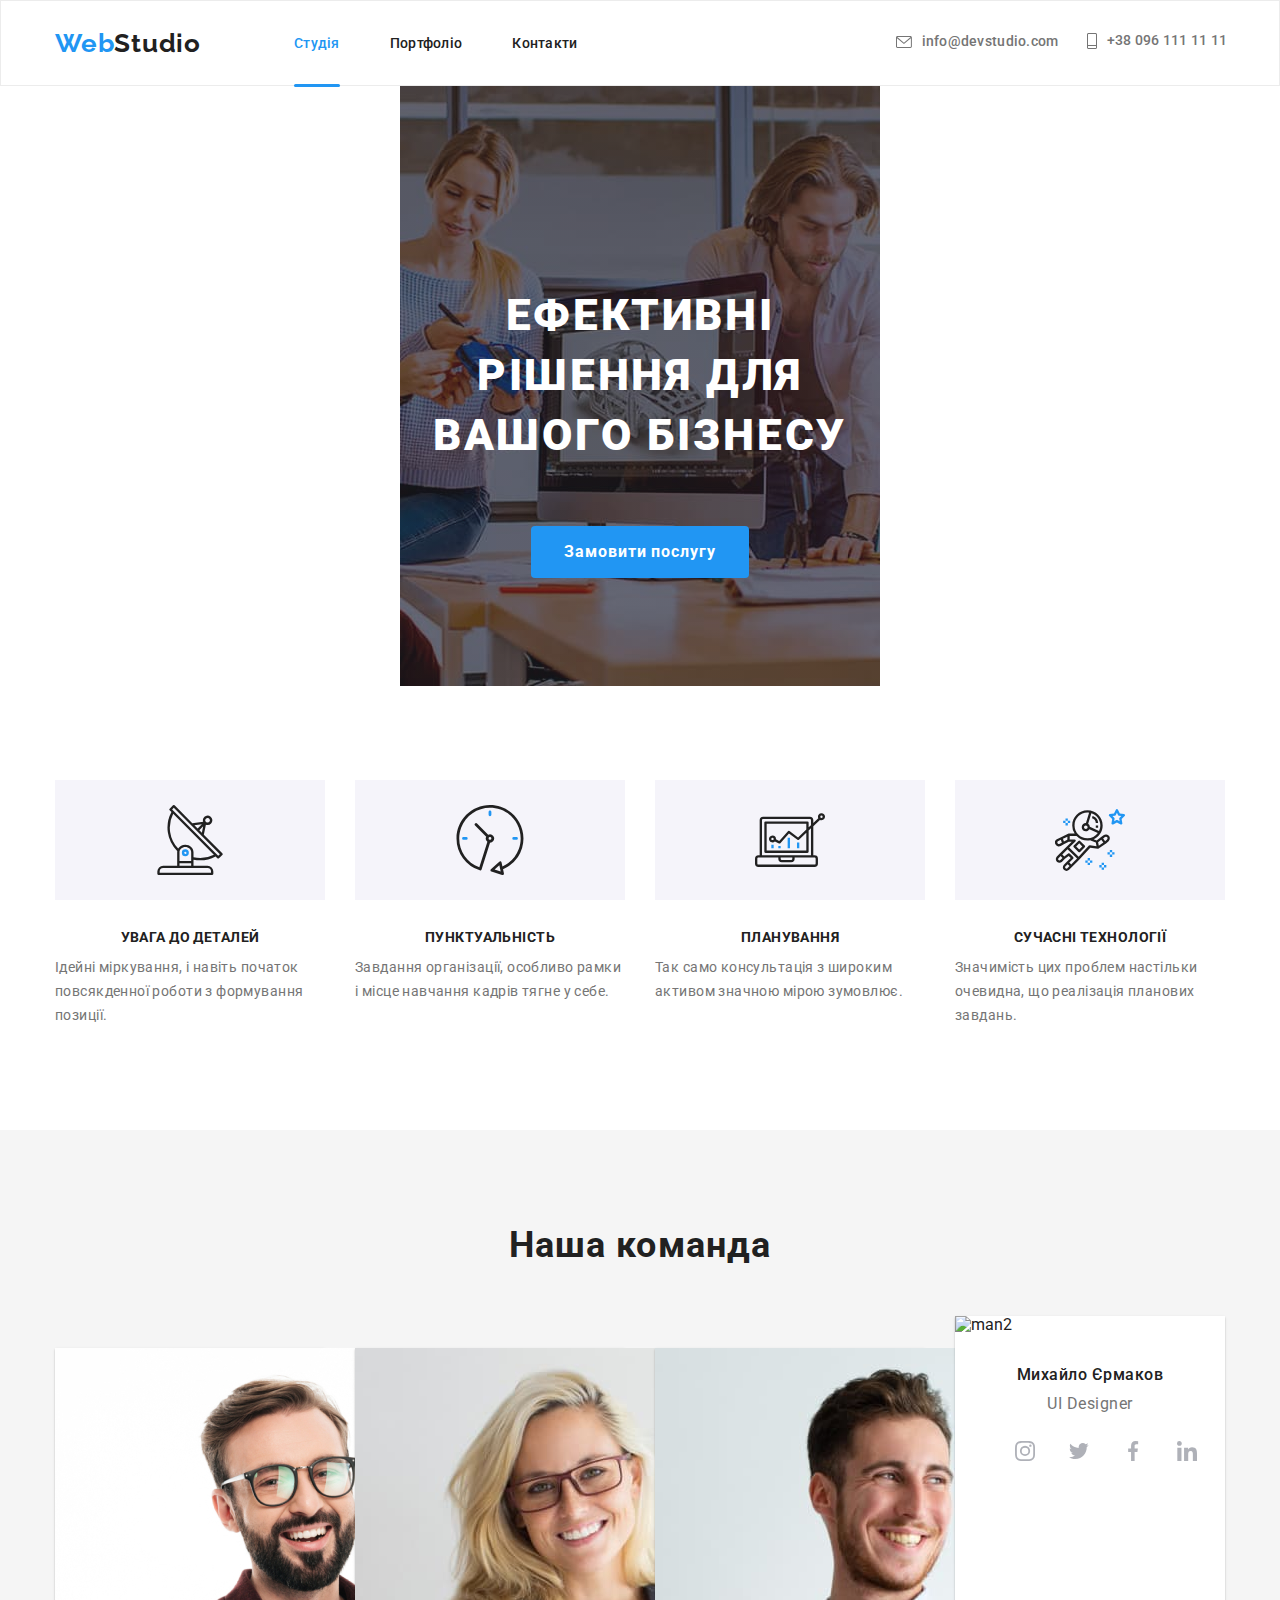
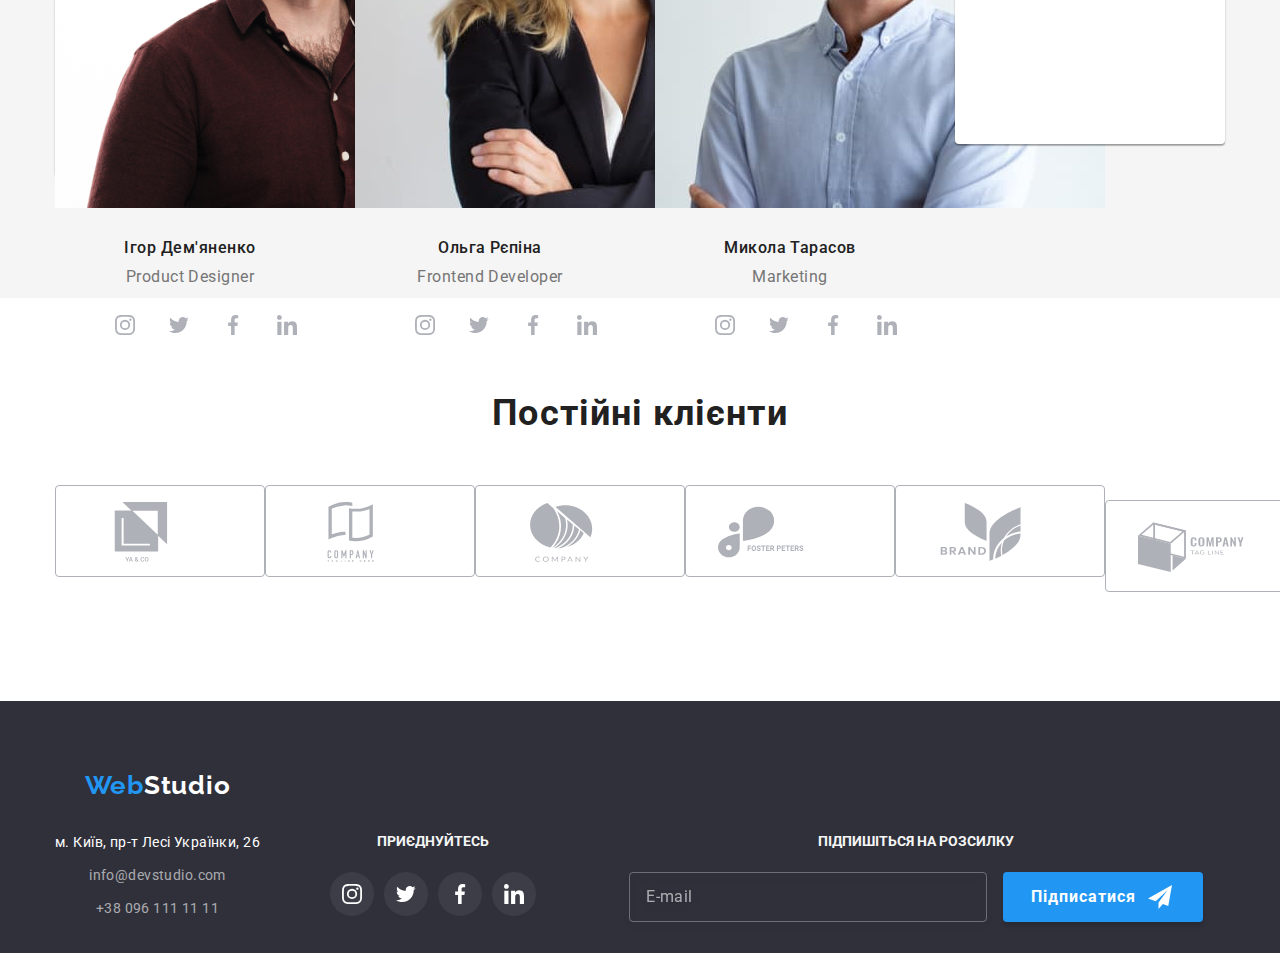
==== index.html @ 39eec26b "portfolio start" ====
<!DOCTYPE html>
<html lang="en">
  <head>
    <meta charset="UTF-8" />
    <meta http-equiv="X-UA-Compatible" content="IE=edge" />
    <meta name="viewport" content="width=device-width, initial-scale=1.0" />
    <title>Студія</title>
    <link rel="preconnect" href="https://fonts.googleapis.com" />
    <link rel="preconnect" href="https://fonts.gstatic.com" crossorigin />
    <link
      href="https://fonts.googleapis.com/css2?family=Raleway:wght@700&family=Roboto:wght@400;500;700;900&display=swap"
      rel="stylesheet"
    />
    <link
      rel="stylesheet"
      href="https://cdnjs.cloudflare.com/ajax/libs/modern-normalize/1.1.0/modern-normalize.min.css"
    />
    <link rel="stylesheet" href="./css/main.min.css" />
  </head>
  <body>
    <!--header-->
    <header class="header">
      <div class="container nav-flex">
        <nav class="header-nav nav-flex">
          <a href="index.html" class="logo logo-black"><span class="logo-web">Web</span>Studio</a>
          <ul class="site-nav">
            <li class="site-nav__item lst">
              <a href="index.html" class="site-nav__link site-nav__link--current">Студія</a>
            </li>
            <li class="site-nav__item lst">
              <a href="portfolio.html" class="site-nav__link">Портфоліо</a>
            </li>
            <li class="site-nav__item lst"><a href="" class="site-nav__link">Контакти</a></li>
          </ul>
        </nav>
        <ul class="contact-list">
          <li class="contact-list__item lst">
            <a class="contact-list__link" href="mailto:info@devstudio.com"
              ><svg class="contact-list__icon" width="16" height="12">
                <use href="./images/icons.svg#icon-envelope"></use></svg
              >info@devstudio.com</a
            >
          </li>

          <li class="contact-list__item contact-list__item1 lst">
            <a class="contact-list__link" href="tel:+380961111111"
              ><svg class="contact-list__icon" width="10" height="16">
                <use href="./images/icons.svg#icon-mobile"></use></svg
              >+38 096 111 11 11</a
            >
          </li>
        </ul>
        <button class="menu-open" data-menu-open>
          <svg class="menu-open" width="24" height="16">
            <use href="./images/icons.svg#icon-menu"></use>
          </svg>
        </button>
      </div>
      <div class="mob-menu is-hidden" data-menu>
        <div>
          <button class="menu-close" data-menu-close>
            <svg class="menu-close" width="40" height="40">
              <use href="./images/icons.svg#icon-close"></use>
            </svg>
          </button>
          <ul class="mob-menu-list lst">
            <li class="mob-menu-list__item">
              <a class="mob-menu-list__link link mob-menu-list__link--current" href="./index.html"
                >Студия</a
              >
            </li>
            <li class="mob-menu-list__item">
              <a class="mob-menu-list__link link" href="./portfolio.html">Портфолио</a>
            </li>
            <li class="mob-menu-list__item">
              <a class="mob-menu-list__link link" href="">Контакты</a>
            </li>
          </ul>
        </div>
        <div class="mob-menu-list__contacts">
          <a class="mob-menu-list__tel link" href="tel:+380961111111"> +38 096 111 11 11</a>
          <a class="mob-menu-list__mail link" href="mailto:info@devstudio.com"
            >info@devstudio.com</a
          >
          <ul class="mob-menu-list__social lst">
            <li class="mob-menu-list__social-item">
              <a class="link" href="#">Instagram</a>
              <span id="skobka">|</span>
            </li>
            <li class="mob-menu-list__social-item">
              <a class="link" href="#">Twitter</a>
              <span id="skobka">|</span>
            </li>
            <li class="mob-menu-list__social-item">
              <a class="link" href="#">Facebook</a>
              <span id="skobka">|</span>
            </li>
            <li class="mob-menu-list__social-item">
              <a class="link" href="#">LinkedIn</a>
            </li>
          </ul>
        </div>
      </div>
    </header>
    <!--main-->
    <main>
      <section class="hero">
        <!--button-->
        <h1 class="hero__title">Ефективні рішення для вашого бізнесу</h1>
        <button data-modal-open type="button" class="button">Замовити послугу</button>
      </section>
      <section class="section">
        <div class="container">
          <h2 hidden>Переваги</h2>
          <ul class="features">
            <!--feature 1-->

            <li class="features__item lst">
              <div class="features__bcg">
                <svg class="features-icon" width="70" height="70">
                  <use href="./images/icons.svg#icon-antenna-1"></use>
                </svg>
              </div>
              <h3 class="features__title">УВАГА ДО ДЕТАЛЕЙ</h3>
              <p class="features__text">
                Ідейні міркування, і навіть початок повсякденної роботи з формування позиції.
              </p>
            </li>
            <!--feature 2-->
            <li class="features__item lst">
              <div class="features__bcg">
                <svg class="features__icon" width="70" height="70">
                  <use href="./images/icons.svg#icon-clock-1"></use>
                </svg>
              </div>
              <h3 class="features__title">ПУНКТУАЛЬНІСТЬ</h3>
              <p class="features__text">
                Завдання організації, особливо рамки і місце навчання кадрів тягне у себе.
              </p>
            </li>
            <!--feature 3-->
            <li class="features__item lst">
              <div class="features__bcg">
                <svg class="features__icon" width="70" height="70">
                  <use href="./images/icons.svg#icon-diagram-1"></use>
                </svg>
              </div>
              <h3 class="features__title">ПЛАНУВАННЯ</h3>
              <p class="features__text">
                Так само консультація з широким активом значною мірою зумовлює.
              </p>
            </li>
            <!--feature 4-->
            <li class="features__item lst">
              <div class="features__bcg">
                <svg class="features-icon" width="70" height="70">
                  <use href="./images/icons.svg#icon-astronaut-1"></use>
                </svg>
              </div>
              <h3 class="features__title">СУЧАСНІ ТЕХНОЛОГІЇ</h3>
              <p class="features__text">
                Значимість цих проблем настільки очевидна, що реалізація планових завдань.
              </p>
            </li>
          </ul>
        </div>
      </section>
      <!--What we do-->
      <section class="work-section">
        <div class="container work-flex">
          <h2 class="titles">Чим ми займаємося</h2>
          <ul class="work-list">
            <!--box1-->
            <li class="work-list__item lst">
              <img src="images/photo.jpg" alt="use ipad" width="370" />
              <h3 class="work-list__title">Десктопні додатки</h3>
            </li>
            <!--box2-->
            <li class="work-list__item lst">
              <img src="images/photo1.jpg" alt="use phone" width="370" />
              <h3 class="work-list__title">Мобільні додатки</h3>
            </li>
            <!--box3-->
            <li class="work-list__item lst">
              <img src="images/photo2.jpg" alt="use ipad" width="370" />
              <h3 class="work-list__title">Дизайнерські рішення</h3>
            </li>
          </ul>
        </div>
      </section>
      <!--our team-->
      <section class="team">
        <div class="container">
          <h2 class="titles">Наша команда</h2>
          <ul class="team-list">
            <!--team card 1-->
            <li class="team-list__item lst">
              <img
                srcset="
                  ./images/mobile-product-designer.jpg    1x,
                  ./images/mobile-product-designer-2x.jpg 2x
                "
                src="./images/img.jpg"
                alt="man"
                width="450"
              />
              <h3 class="name">Ігор Дем'яненко</h3>
              <p class="work-name">Product Designer</p>
              <ul class="team-icons team-icons--command">
                <li class="team__wraper">
                  <a class="social-link" href="">
                    <svg class="team-icon">
                      <use href="./images/icons.svg#icon-instagram"></use>
                    </svg>
                  </a>
                </li>
                <li class="team__wraper">
                  <a class="social-link" href="">
                    <svg class="team-icon">
                      <use href="./images/icons.svg#icon-twitter"></use>
                    </svg>
                  </a>
                </li>
                <li class="team__wraper">
                  <a class="social-link" href="">
                    <svg class="team-icon">
                      <use href="./images/icons.svg#icon-facebook"></use>
                    </svg>
                  </a>
                </li>
                <li class="team__wraper">
                  <a class="social-link" href="">
                    <svg class="team-icon">
                      <use href="./images/icons.svg#icon-linkedin"></use>
                    </svg>
                  </a>
                </li>
              </ul>
            </li>
            <!--team card 2-->
            <li class="team-list__item lst">
              <img
                srcset="
                  ./images/mobile-frontend-developer.jpg    1x,
                  ./images/mobile-frontend-developer-2x.jpg 2x
                "
                src="./images/img1.jpg"
                alt="woman"
                width="450"
              />
              <h3 class="name">Ольга Рєпіна</h3>
              <p class="work-name">Frontend Developer</p>
              <ul class="team-icons team-icons--command">
                <li class="team__wraper">
                  <a class="social-link" href="">
                    <svg class="team-icon">
                      <use href="./images/icons.svg#icon-instagram"></use>
                    </svg>
                  </a>
                </li>
                <li class="team__wraper">
                  <a class="social-link" href="">
                    <svg class="team-icon">
                      <use href="./images/icons.svg#icon-twitter"></use>
                    </svg>
                  </a>
                </li>
                <li class="team__wraper">
                  <a class="social-link" href="">
                    <svg class="team-icon">
                      <use href="./images/icons.svg#icon-facebook"></use>
                    </svg>
                  </a>
                </li>
                <li class="team__wraper">
                  <a class="social-link" href="">
                    <svg class="team-icon">
                      <use href="./images/icons.svg#icon-linkedin"></use>
                    </svg>
                  </a>
                </li>
              </ul>
            </li>
            <!--team card 3-->
            <li class="team-list__item lst">
              <img
                srcset="./images/mobile-marketing.jpg 1x, ./images/mobile-marketing-2x.jpg 2x"
                src="./images/img2.jpg"
                alt="man1"
                width="450"
              />
              <h3 class="name">Микола Тарасов</h3>
              <p class="work-name">Marketing</p>
              <ul class="team-icons team-icons--command">
                <li class="team__wraper">
                  <a class="social-link" href="">
                    <svg class="team-icon">
                      <use href="./images/icons.svg#icon-instagram"></use>
                    </svg>
                  </a>
                </li>
                <li class="team__wraper">
                  <a class="social-link" href="">
                    <svg class="team-icon">
                      <use href="./images/icons.svg#icon-twitter"></use>
                    </svg>
                  </a>
                </li>
                <li class="team__wraper">
                  <a class="social-link" href="">
                    <svg class="team-icon">
                      <use href="./images/icons.svg#icon-facebook"></use>
                    </svg>
                  </a>
                </li>
                <li class="team__wraper">
                  <a class="social-link" href="">
                    <svg class="team-icon">
                      <use href="./images/icons.svg#icon-linkedin"></use>
                    </svg>
                  </a>
                </li>
              </ul>
            </li>
            <!--team card 4-->
            <li class="team-list__item lst">
              <img
                srcset="./images/mobile-ui-designer 1x, ./images/mobile-ui-designer-2x.jpg 2x"
                src="./images/img3.jpg"
                alt="man2"
                width="450"
              />
              <h3 class="name">Михайло Єрмаков</h3>
              <p class="work-name">UI Designer</p>
              <ul class="team-icons team-icons--command">
                <li class="team__wraper">
                  <a class="social-link" href="">
                    <svg class="team-icon">
                      <use href="./images/icons.svg#icon-instagram"></use>
                    </svg>
                  </a>
                </li>
                <li class="team__wraper">
                  <a class="social-link" href="">
                    <svg class="team-icon">
                      <use href="./images/icons.svg#icon-twitter"></use>
                    </svg>
                  </a>
                </li>
                <li class="team__wraper">
                  <a class="social-link" href="">
                    <svg class="team-icon">
                      <use href="./images/icons.svg#icon-facebook"></use>
                    </svg>
                  </a>
                </li>
                <li class="team__wraper">
                  <a class="social-link" href="">
                    <svg class="team-icon">
                      <use href="./images/icons.svg#icon-linkedin"></use>
                    </svg>
                  </a>
                </li>
              </ul>
            </li>
          </ul>
        </div>
      </section>
      <section class="section">
        <div class="container">
          <h2 class="titles">Постійні клієнти</h2>
          <ul class="client-list">
            <!--client 1-->
            <li class="client-list__item lst">
              <a class="client-list__link" href="">
                <svg class="client-list__icon" width="106" height="60">
                  <use href="./images/icons.svg#icon-yaco"></use>
                </svg>
              </a>
            </li>
            <!--client 2-->
            <li class="client-list__item lst">
              <a class="client-list__link" href="">
                <svg class="client-list__icon" width="106" height="60">
                  <use href="./images/icons.svg#icon-company"></use>
                </svg>
              </a>
            </li>
            <!--client 3-->
            <li class="client-list__item lst">
              <a class="client-list__link" href="">
                <svg class="client-list__icon" width="106" height="60">
                  <use href="./images/icons.svg#icon-company2"></use>
                </svg>
              </a>
            </li>
            <!--client 4-->
            <li class="client-list__item lst">
              <a class="client-list__link" href="">
                <svg class="client-list__icon" width="106" height="60">
                  <use href="./images/icons.svg#icon-foster"></use>
                </svg>
              </a>
            </li>
            <!--client 5-->
            <li class="client-list__item lst">
              <a class="client-list__link" href="">
                <svg class="client-list__icon" width="106" height="60">
                  <use href="./images/icons.svg#icon-brand"></use>
                </svg>
              </a>
            </li>
            <!--client 6-->
            <li class="client-list__item lst">
              <a class="client-list__link" href="">
                <svg class="client-list__icon" width="106" height="60">
                  <use href="./images/icons.svg#icon-tag"></use>
                </svg>
              </a>
            </li>
          </ul>
        </div>
      </section>
    </main>
    <!--footer-->
    <footer class="footer">
      <div class="container">
        <div class="footer-flex">
          <div class="contacts-flex">
            <a href="index.html" class="logo logo-white"><span class="logo-web">Web</span>Studio</a>
            <address class="footer-adress">
              <ul class="adress-list">
                <li class="adress-list__item lst">
                  <a
                    href="https://www.google.com.ua/maps/@50.4851493,30.4721233,14z?hl=ru"
                    target="_blank"
                    rel="noopener noreferrer"
                    class="link1"
                    >м. Київ, пр-т Лесі Українки, 26</a
                  >
                </li>
                <li class="adress-list__item lst">
                  <a href="mailto:info@devstudio.com" class="adress-list__link link"
                    >info@devstudio.com</a
                  >
                </li>
                <li class="adress-list__item lst">
                  <a href="tel:+380961111111" class="adress-list__link link">+38 096 111 11 11</a>
                </li>
              </ul>
            </address>
          </div>
          <div class="social-flex">
            <p class="social-flex__text">Приєднуйтесь</p>
            <ul class="team-icons team-icons--basement">
              <li class="team__wraper footer__wraper">
                <a class="social-link footer-link" href="">
                  <svg class="team-icon footer-icon">
                    <use href="./images/icons.svg#icon-instagram"></use>
                  </svg>
                </a>
              </li>
              <li class="team__wraper footer__wraper">
                <a class="social-link footer-link" href="">
                  <svg class="team-icon">
                    <use href="./images/icons.svg#icon-twitter"></use>
                  </svg>
                </a>
              </li>
              <li class="team__wraper footer__wraper">
                <a class="social-link footer-link" href="">
                  <svg class="team-icon">
                    <use href="./images/icons.svg#icon-facebook"></use>
                  </svg>
                </a>
              </li>
              <li class="team__wraper footer__wraper">
                <a class="social-link footer-link" href="">
                  <svg class="team-icon footer-icon">
                    <use href="./images/icons.svg#icon-linkedin"></use>
                  </svg>
                </a>
              </li>
            </ul>
          </div>
          <div class="subscribe-flex">
            <p class="social-flex__text">Підпишіться на розсилку</p>
            <label class="footer-submit-label visually-hidden" for="submit-mail">submit mail</label>
            <input
              class="subscribe-flex__submit-input"
              type="email"
              name="submit-mail"
              id="submit-mail"
              placeholder="E-mail"
            />
            <button class="subscribe-flex__submit-button" type="submit">
              Підписатися
              <svg class="footer__icon">
                <use href="./images/icons.svg#icon-send"></use>
              </svg>
            </button>
          </div>
        </div>
      </div>
    </footer>
    <div class="backdrop is-hidden" data-modal>
      <div class="modal">
        <button class="modal__close-btn" type="button" data-modal-close>
          <svg width="18" height="18">
            <use href="./images/icons.svg#icon-close"></use>
          </svg>
        </button>
        <form class="form">
          <p class="form__title">Залиште свої дані, ми вам передзвонимо</p>
          <div class="form__list">
            <label class="form__list__label" for="name">Імя</label>
            <p>
              <input class="form__list__input" type="text" name="name" id="name" placeholder=" " />
              <svg class="form__list__name-icon">
                <use href="./images/icons.svg#icon-name"></use>
              </svg>
            </p>
            <label class="form__list__label" for="tel">Телефон</label>
            <p>
              <input class="form__list__input" type="tel" name="tel" id="tel" placeholder=" " />
              <svg class="form__list__phone-icon">
                <use href="./images/icons.svg#icon-phone"></use>
              </svg>
            </p>
            <label class="form__list__label" for="mail">Пошта</label>
            <p>
              <input class="form__list__input" type="email" name="mail" id="mail" placeholder=" " />
              <svg class="form__list__mail-icon">
                <use href="./images/icons.svg#icon-mail"></use>
              </svg>
            </p>
            <label class="form__list__comment-label" for="comment">Комментарій</label>
            <p>
              <textarea
                class="form__list__comment"
                name="comment"
                id="comment"
                placeholder="Введіть текст"
              ></textarea>
            </p>
          </div>
          <div class="form__policy">
            <label class="form__policy__label" for="policy">
              <input class="form__policy__checkbox" type="checkbox" name="policy" id="policy" />
              <span class="form__policy__icon-check"></span>
              Погоджуюся з розсилкою та приймаю
              <a class="form__policy__link" href="">Умови договору</a>
            </label>
            <button class="button form__button" type="submit">Відправити</button>
          </div>
        </form>
      </div>
    </div>
    <script src="./js/mobile-menu.js"></script>
    <script src="./js/modal.js"></script>
  </body>
</html>
---- css/main.min.css ----
body{color:#212121;background-color:#fff;font-family:Roboto,sans-serif}img{display:block}h1,h2,h3,h4,h5,h6,p,ul{margin:0;padding:0}.container{margin-left:auto;margin-right:auto;padding-left:15px;padding-right:15px}@media screen and (min-width: 480px){.container{width:480px}}@media screen and (min-width: 768px){.container{width:768px}}@media screen and (min-width: 1200px){.container{width:1200px}}.lst{list-style:none}.link{text-decoration:none}.titles{font-size:28px;line-height:1.8;text-align:center;letter-spacing:.03em;margin-bottom:30px}@media screen and (min-width: 1200px){.titles{margin-bottom:50px;font-weight:700;font-size:36px;line-height:1.17}}.visually-hidden{position:absolute;width:1px;height:1px;margin:-1px;border:0;padding:0;white-space:nowrap;clip-path:inset(100%);clip:rect(0 0 0 0);overflow:hidden}.button{display:inline-block;min-width:200px;border-radius:4px;border:1px solid rgba(0,0,0,0);padding:10px 32px;font-family:"Roboto",sans-serif;font-weight:700;font-size:16px;line-height:1.88;align-items:center;text-align:center;letter-spacing:.06em;cursor:pointer;background-color:#2196f3;color:#fff;cursor:pointer;transition:color 250ms cubic-bezier(0.4, 0, 0.2, 1)}@media screen and (min-width: 480px){.button{margin-top:30px}}.button:hover,.button:focus{color:#2196f3;background-color:#fff}.header{border:1px solid #ececec;background-color:#fff}.header-navlogo{margin:auto}.nav-flex{display:flex;align-items:center}.logo{align-items:center;text-align:center;font-family:"Raleway";font-style:normal;font-weight:700;font-size:26px;line-height:1.9;letter-spacing:.03em;text-decoration:none}.logo-white{color:#fff}.logo-black{color:#212121}.logo-web{color:#2196f3}.site-nav{display:none}@media screen and (min-width: 1200px){.site-nav{display:flex;margin-left:93px}}.site-nav__item{position:relative;display:block;padding-top:32px;padding-bottom:32px;margin-right:50px}.site-nav__item:last-child{margin-right:0px}.site-nav__link{font-family:"Roboto";font-style:normal;font-weight:500;font-size:14px;line-height:1.14;letter-spacing:.02em;color:#212121;text-decoration:none;transition:color 250ms cubic-bezier(0.4, 0, 0.2, 1)}.site-nav__link:hover,.site-nav__link:focus{color:#2196f3}.site-nav__link--current{color:#2196f3;transition:color 250ms cubic-bezier(0.4, 0, 0.2, 1)}.site-nav__link--current::after{color:#2196f3;position:absolute;content:"";top:100%;width:100%;display:block;height:3px;background-color:#2196f3;border-radius:3px}.contact-list{display:none}@media screen and (min-width: 1200px){.contact-list{padding-top:32px;padding-bottom:32px;display:flex;margin-left:318px;align-items:center}}.contact-list__item{margin-right:30px;width:161px}.contact-list__item:last-child{margin-right:0px}.contact-list__item1{width:142px}.contact-list__link{font-family:"Roboto";font-style:normal;font-weight:500;font-size:14px;line-height:1.14;letter-spacing:.02em;color:#757575;display:inline-flex;align-items:center;text-decoration:none}.contact-list__icon{margin-right:10px;fill:currentColor;transition:color 250ms cubic-bezier(0.4, 0, 0.2, 1)}.contact-list__icon:hover,.contact-list__icon:focus,.contact-list__link:hover,.contact-list__link:focus{color:#2196f3}.mob-menu{width:480px;height:796px;position:fixed;background-color:#fff;top:0;right:0;padding:15px 10px 48px 40px;z-index:999}.mob-menu-list{margin-bottom:302px}.mob-menu-list__social{margin-top:60px;display:flex}.mob-menu-list__social #skobka{margin-left:10px;color:rgba(33,33,33,.2);transform:rotate(90deg)}.mob-menu-list__social-item:not(:last-child){margin-right:10px}.mob-menu-list__social .link{font-size:18px;line-height:22px;letter-spacing:.02em;color:#2196f3}.mob-menu-list__social .link:hover,.mob-menu-list__social .link:focus{color:#2196f3}.mob-menu-list__tel{font-size:34px;line-height:1.8;letter-spacing:.02em;color:#757575}.mob-menu-list__tel:hover,.mob-menu-list__tel:focus{color:#2196f3}.mob-menu-list__mail{font-size:24px;line-height:1.17;letter-spacing:.02em;color:#757575}.mob-menu-list__mail:hover,.mob-menu-list__mail:focus{color:#2196f3}.mob-menu-list__link{font-weight:500;font-size:40px;line-height:1.8;letter-spacing:.02em;color:#212121}.mob-menu-list__link:hover,.mob-menu-list__link:focus{color:#2196f3}.mob-menu-list__link--current{color:#2196f3}.menu-open{display:flex;align-items:center;justify-content:center;width:40px;height:40px;background-color:rgba(0,0,0,0);color:#212121;border:none;margin-left:auto;cursor:pointer}.menu-open:hover,.menu-open:focus{fill:#2196f3}@media screen and (min-width: 768px){.menu-open{display:none}}.menu-close{display:flex;align-items:center;justify-content:center;background-color:rgba(0,0,0,0);color:#212121;border:none;margin-left:auto;cursor:pointer}.menu-close:hover,.menu-close:focus{fill:#2196f3}.mob-menu.is-hidden{opacity:0;visibility:hidden;pointer-events:none}.hero{width:480px;height:400px;padding-top:118px;padding-bottom:118px;margin-left:auto;margin-right:auto;background-image:linear-gradient(to right, rgba(47, 48, 58, 0.4), rgba(47, 48, 58, 0.4)),url(../images/cap1.jpg);background-color:#2f303a;background-repeat:no-repeat;background-position:center;background-size:cover;text-align:center}@media screen and (min-width: 1200px){.hero{padding-top:200px;padding-bottom:200px;max-width:1600px;min-height:600px;background-image:linear-gradient(to right, rgba(47, 48, 58, 0.4), rgba(47, 48, 58, 0.4)),url(../images/cap.jpg)}}.hero__title{font-weight:900;font-size:26px;line-height:1.62;text-align:center;letter-spacing:.06em;text-transform:uppercase;color:#fff}@media screen and (min-width: 1200px){.hero__title{margin-bottom:30px;margin-left:auto;margin-right:auto;max-width:696px;font-weight:900;font-size:44px;line-height:1.36;letter-spacing:.06em;text-transform:uppercase;color:#fff}}.section{padding-top:60px;padding-bottom:60px}@media screen and (min-width: 1200px){.section{padding-top:94px;padding-bottom:94px}}.features{display:block}@media screen and (min-width: 1200px){.features{display:flex}}.features__bcg{display:flex;width:450px;height:120px;background-color:#f5f4fa;margin-bottom:30px;align-items:center;justify-content:center}@media screen and (min-width: 1200px){.features__bcg{display:flex;width:270px;height:120px}}.features__title{font-weight:700;font-size:14px;line-height:1.42;text-align:center;letter-spacing:.03em;text-transform:uppercase;color:#212121;margin-bottom:10px}@media screen and (min-width: 1200px){.features__title{line-height:1.14}}.features__text{width:450px;height:50px;font-size:14px;line-height:1.71;letter-spacing:.03em;color:#757575}@media screen and (min-width: 1200px){.features__text{max-width:270px;color:#757575}}.features__item:not(:last-child){margin-bottom:30px}@media screen and (min-width: 1200px){.features__item:not(:last-child){margin-right:30px}}.work-list{display:flex}.work-list__title{position:absolute;left:0;top:225px;width:370px;height:70px;background:rgba(47,48,58,.8);padding:27px;font-weight:700;font-size:14px;line-height:1.14;text-align:center;letter-spacing:.03em;text-transform:uppercase;color:#fff}.work-list__item:not(:last-child){margin-right:30px}.work-list__item{position:relative}.work-section{display:none;padding-bottom:94px}.work-titles .lst{position:relative}.team{background-color:#f5f5f5;padding-top:60px;padding-bottom:60px}@media screen and (min-width: 1200px){.team{padding-top:94px}}.team-list{display:flex;flex-wrap:wrap;justify-content:center;align-items:center}@media screen and (min-width: 1200px){.team-list{display:flex}}.team-list h3{padding-top:30px;font-family:"Roboto";font-style:normal;font-weight:500;font-size:16px;line-height:1.19;text-align:center;letter-spacing:.03em}.team-list p{margin-top:10px;margin-bottom:16px;font-family:"Roboto";font-style:normal;font-weight:400;font-size:16px;line-height:1.2;text-align:center;letter-spacing:.03em;color:#757575}.team-list__item{width:450px;height:622px;box-shadow:0px 1px 3px rgba(0,0,0,.12),0px 1px 1px rgba(0,0,0,.14),0px 2px 1px rgba(0,0,0,.2);border-radius:0px 0px 4px 4px;background-color:#fff}@media screen and (min-width: 1200px){.team-list__item{margin-bottom:94px;width:270px;height:428px}}.team-list__item:not(:last-child){margin-bottom:30px}.team__wraper:not(:last-child){margin-right:10px}@media screen and (min-width: 1200px){.team-list__item:not(:last-child){margin-right:30px}}.team-icons{display:flex;justify-content:center;align-items:center;padding:0px 32px;margin-top:16px;list-style:none}@media screen and (min-width: 1200px){.team-icons--command{margin-left:32px;margin-top:16px}.team-icons--basement{margin:0;padding:0}}.team-icon{width:20px;height:20px;margin:12px;fill:currentColor}.social-link{width:44px;height:44px;display:block;border-radius:50%;color:#afb1b8;transition:background-color 250ms cubic-bezier(0.4, 0, 0.2, 1),color 250ms cubic-bezier(0.4, 0, 0.2, 1)}.social-link:hover,.social-link:focus{background-color:#2196f3;color:#fff}.client-list{columns:2;display:block}@media screen and (min-width: 1200px){.client-list{display:flex;padding:0;margin:0;list-style:none;justify-content:space-between;align-items:center}}.client-list__item:not(:last-child){margin-bottom:30px}.client-list__link{width:210px;height:92px;display:block;border:1px solid #afb1b8;border-radius:4px 4px 4px 4px;color:#afb1b8;background-color:#fff;transition:color 250ms cubic-bezier(0.4, 0, 0.2, 1);padding:16px 52px}@media screen and (min-width: 1200px){.client-list__link{padding:16px 32px}}.client-list__link:hover,.client-list__link:focus{color:#2196f3;border-color:#2196f3}.client-list__icon{fill:currentColor}.footer{padding-top:60px;padding-bottom:60px;text-align:center;background-color:#2f303a}@media screen and (min-width: 1200px){.footer{height:252px}}.footer__icon{width:24px;height:24px;margin:12px;fill:currentColor}.footer-flex{margin:0;padding:0;list-style:none}@media screen and (min-width: 1200px){.footer-flex{display:flex}}.footer-icons{display:flex;padding:0;margin-top:0;list-style:none;justify-content:space-between;align-items:center}.footer-link{color:#fff;background-color:rgba(255,255,255,.062745098);transition:background-color 250ms cubic-bezier(0.4, 0, 0.2, 1),color 250ms cubic-bezier(0.4, 0, 0.2, 1)}.footer .subscribe-flex{margin-top:60px}@media screen and (min-width: 1200px){.footer .subscribe-flex{margin-left:93px}}.footer .subscribe-flex__submit-input{width:358px;height:50px;border:1px solid rgba(255,255,255,.3);filter:drop-shadow(0px 4px 4px rgba(0, 0, 0, 0.15));border-radius:4px;background-color:rgba(0,0,0,0);color:#fff;padding-left:16px;margin-bottom:20px}.footer .subscribe-flex__submit-input::placeholder{font-weight:400;font-size:16px;line-height:1.25;display:flex;align-items:center;letter-spacing:.03em;color:rgba(255,255,255,.6)}.footer .subscribe-flex__submit-button{display:inline-flex;align-items:center;border:none;border-radius:4px;background-color:#2196f3;box-shadow:0px 4px 4px rgba(0,0,0,.15);color:#fff;font-family:"Roboto";font-style:normal;font-weight:700;font-size:16px;line-height:1.87;letter-spacing:.06em;cursor:pointer;width:200px;height:50px;margin-left:12px;padding-left:28px;transition:250ms cubic-bezier(0.4, 0, 0.2, 1)}.footer .subscribe-flex__submit-button:hover,.footer .subscribe-flex__submit-button:focus{background-color:#188ce8;color:#fff}.adress-list{padding-top:20px}.adress-list__item:not(:last-child){margin-bottom:9px}.adress-list__link{text-decoration:none;font-family:"Roboto";font-style:normal;font-weight:400;font-size:14px;line-height:24px;letter-spacing:.03em;color:rgba(255,255,255,.6);transition:color 250ms cubic-bezier(0.4, 0, 0.2, 1)}.adress-list__link:hover,.adress-list__link:focus{color:#2196f3}.link1{text-decoration:none;font-family:"Roboto";font-style:normal;font-weight:400;font-size:14px;line-height:24px;letter-spacing:.03em;color:#fff}.social-flex{margin-top:60px}@media screen and (min-width: 1200px){.social-flex{height:80px;margin-left:70px}}.social-flex__text{padding:20px 0px 10px 0px;margin-bottom:20px;font-weight:700;font-size:14px;line-height:1.14px;text-transform:uppercase;color:#f5f5f5}.is-hidden{opacity:0;visibility:hidden}.backdrop{position:fixed;display:flex;align-items:center;justify-content:center;top:0;background-color:rgba(0,0,0,.2);width:100%;height:100%;transition:opacity 250ms cubic-bezier(0.4, 0, 0.2, 1),visibility 250ms cubic-bezier(0.4, 0, 0.2, 1)}.modal{position:relative;background-color:#fff;border-radius:4px;width:528px;height:581px;transform:scale(1);transition:transform 250ms cubic-bezier(0.4, 0, 0.2, 1)}.modal__close-btn{position:absolute;display:flex;align-items:center;justify-content:center;right:8px;top:8px;background-color:#fff;border-radius:50%;width:30px;height:30px;border:1px solid rgba(0,0,0,.2);cursor:pointer;transition:fill 250ms cubic-bezier(0.4, 0, 0.2, 1)}.modal__close-btn:hover,.modal__close-btn:focus{fill:#2196f3}.form{padding:40px}.form__button{margin-top:30px;transition:color 250ms cubic-bezier(0.4, 0, 0.2, 1)}.form__button:hover,.form__button:focus{background-color:#188ce8;color:#fff}.form__title{font-weight:700;font-size:20px;line-height:1.15;text-align:center;letter-spacing:.03em}.form__list{margin-top:12px}.form__list__comment-label{margin-top:4px;font-weight:400;font-size:12px;line-height:1.17;letter-spacing:.01em;color:#757575}.form__list__comment{padding:12px 16px;margin-top:4px;width:448px;height:120px;border:1px solid rgba(33,33,33,.2);border-radius:4px;transition:color 250ms cubic-bezier(0.4, 0, 0.2, 1),border 250ms cubic-bezier(0.4, 0, 0.2, 1);font-weight:400;font-size:12px;line-height:1.67;letter-spacing:.01em;color:#757575;resize:none}.form__list__comment:hover,.form__list__comment:focus{outline:none;border-color:#2196f3}.form__list__label{margin-top:4px;font-weight:400;font-size:12px;line-height:1.17;letter-spacing:.01em;color:#757575}.form__list__input{position:relative;margin-bottom:10px;width:448px;height:40px;border:1px solid rgba(33,33,33,.2);border-radius:4px;padding-left:40px;cursor:pointer;transition:color 250ms cubic-bezier(0.4, 0, 0.2, 1),border 250ms cubic-bezier(0.4, 0, 0.2, 1)}.form__list__input:hover,.form__list__input:focus{outline:none;border-color:#2196f3}.form__list__name-icon{margin-left:5px;position:absolute;top:105px;left:50px;width:18px;height:18px;transition:fill 250ms cubic-bezier(0.4, 0, 0.2, 1)}.form__list__phone-icon{margin-left:5px;position:absolute;left:50px;top:172px;width:18px;height:18px;transition:fill 250ms cubic-bezier(0.4, 0, 0.2, 1)}.form__list__mail-icon{margin-left:5px;position:absolute;left:50px;top:240px;width:18px;height:18px;transition:fill 250ms cubic-bezier(0.4, 0, 0.2, 1)}.form__list__input:hover~.form__list__name-icon,.form__list__input:focus~.form__list__name-icon,.form__list__input:hover~.form__list__phone-icon,.form__list__input:focus~.form__list__phone-icon,.form__list__input:hover~.form__list__mail-icon,.form__list__input:focus~.form__list__mail-icon{fill:#2196f3}.form__policy{text-align:center;margin-top:20px}.form__policy__checkbox:checked+.form__policy__icon-check{background-image:url(../images/check.svg);background-position:center;background-repeat:no-repeat;background-color:#2196f3;background-origin:border-box;border-color:#2196f3;color:#fff}.form__policy__link{margin-left:4px;color:#2196f3;transition:250ms cubic-bezier(0.4, 0, 0.2, 1)}.form__policy__link:hover,.form__policy__link:focus{color:#212121}.form__policy__label{text-align:center;font-weight:400;font-size:14px;line-height:1.71;letter-spacing:.03em;color:#757575}.form__policy__checkbox{appearance:none;font-weight:400;font-size:14px;line-height:24px;letter-spacing:.03em;align-items:center;color:#757575}.form__policy__icon-check{position:relative;top:2px;display:inline-block;width:16px;height:15px;border:2px solid #212121;border-radius:2px;margin-right:7px}textarea::placeholder{opacity:.4}.buttons-list{display:flex;flex-wrap:wrap;justify-content:flex-start;margin-bottom:40px}@media screen and (min-width: 1200px){.buttons-list{display:flex;justify-content:center;margin-bottom:50px}}.buttons-list__btns{display:inline-block;min-width:73px;border-radius:4px;border:1px solid rgba(0,0,0,0);padding:6px 22px;font-family:"Roboto";font-style:normal;font-weight:500;font-size:16px;line-height:1.62;text-align:center;letter-spacing:.03em;cursor:pointer;transition:color 250ms cubic-bezier(0.4, 0, 0.2, 1),box-shadow 250ms cubic-bezier(0.4, 0, 0.2, 1)}.buttons-list__btns:hover,.buttons-list__btns:focus{filter:drop-shadow(0px 4px 4px rgba(0, 0, 0, 0.25));background-color:#2196f3;color:#fff}.buttons-list__item{align-items:center}@media screen and (min-width: 1200px){.buttons-list__item:not(:last-child){margin-right:8px}}.buttons-list__item:not(:last-child){margin-right:8px;margin-bottom:15px}.projects{align-items:center}@media screen and (min-width: 1200px){.projects{align-items:center;display:flex;flex-wrap:wrap;height:1360px}}.projects__item:hover .projects-overlay{transform:translateY(0)}.projects-border{border:1px solid #eee;border-top:rgba(0,0,0,0);padding:20px 24px}.projects-border__title{font-family:"Roboto";font-style:normal;font-weight:700;font-size:18px;line-height:2;letter-spacing:.06em}.projects-border__text{margin-top:5px;font-family:"Roboto";font-style:normal;font-weight:400;font-size:16px;line-height:1.88;letter-spacing:.03em;color:#757575}.projects-a{position:relative;overflow:hidden}.projects-overlay{position:absolute;width:100%;height:100%;top:0;left:0;background-color:#2196f3;transform:translateY(100%);transition:transform 250ms cubic-bezier(0.4, 0, 0.2, 1)}.projects-overlay__text{position:absolute;top:0;left:0;width:322px;height:168px;font-weight:400;font-size:18px;line-height:28px;letter-spacing:.03em;color:#fff;padding:63px 24px}.projects__item:not(:last-child){margin-right:30px}.projects__item{margin-bottom:30px;transition:color 250ms cubic-bezier(0.4, 0, 0.2, 1),box-shadow 250ms cubic-bezier(0.4, 0, 0.2, 1)}.projects__item:nth-child(3n+3){margin-right:0px}.projects__item:hover,.projects-overlay:focus{transform:translateY(0)}.projects__item:hover,.projects__item:focus{box-shadow:0px 3px 1px rgba(0,0,0,.1),0px 1px 2px rgba(0,0,0,.08),0px 2px 2px rgba(0,0,0,.12)}/*# sourceMappingURL=main.min.css.map */
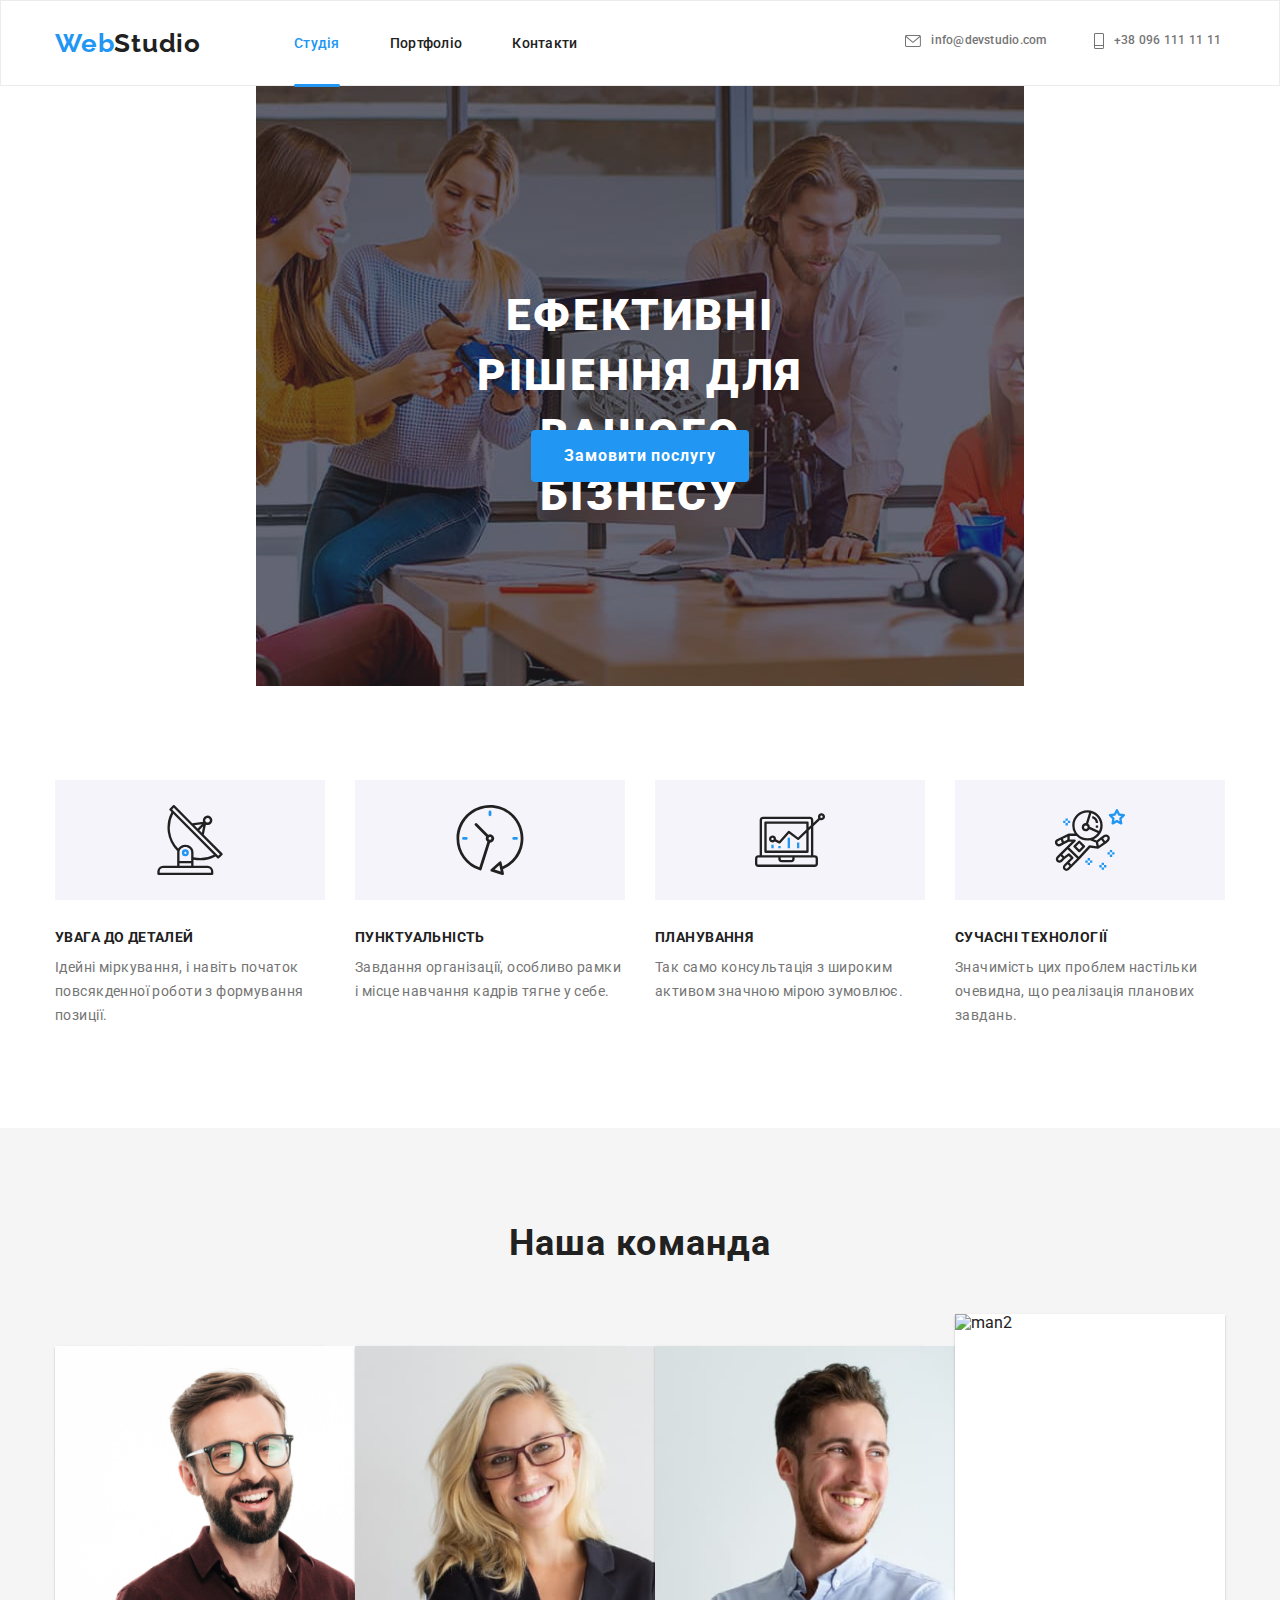
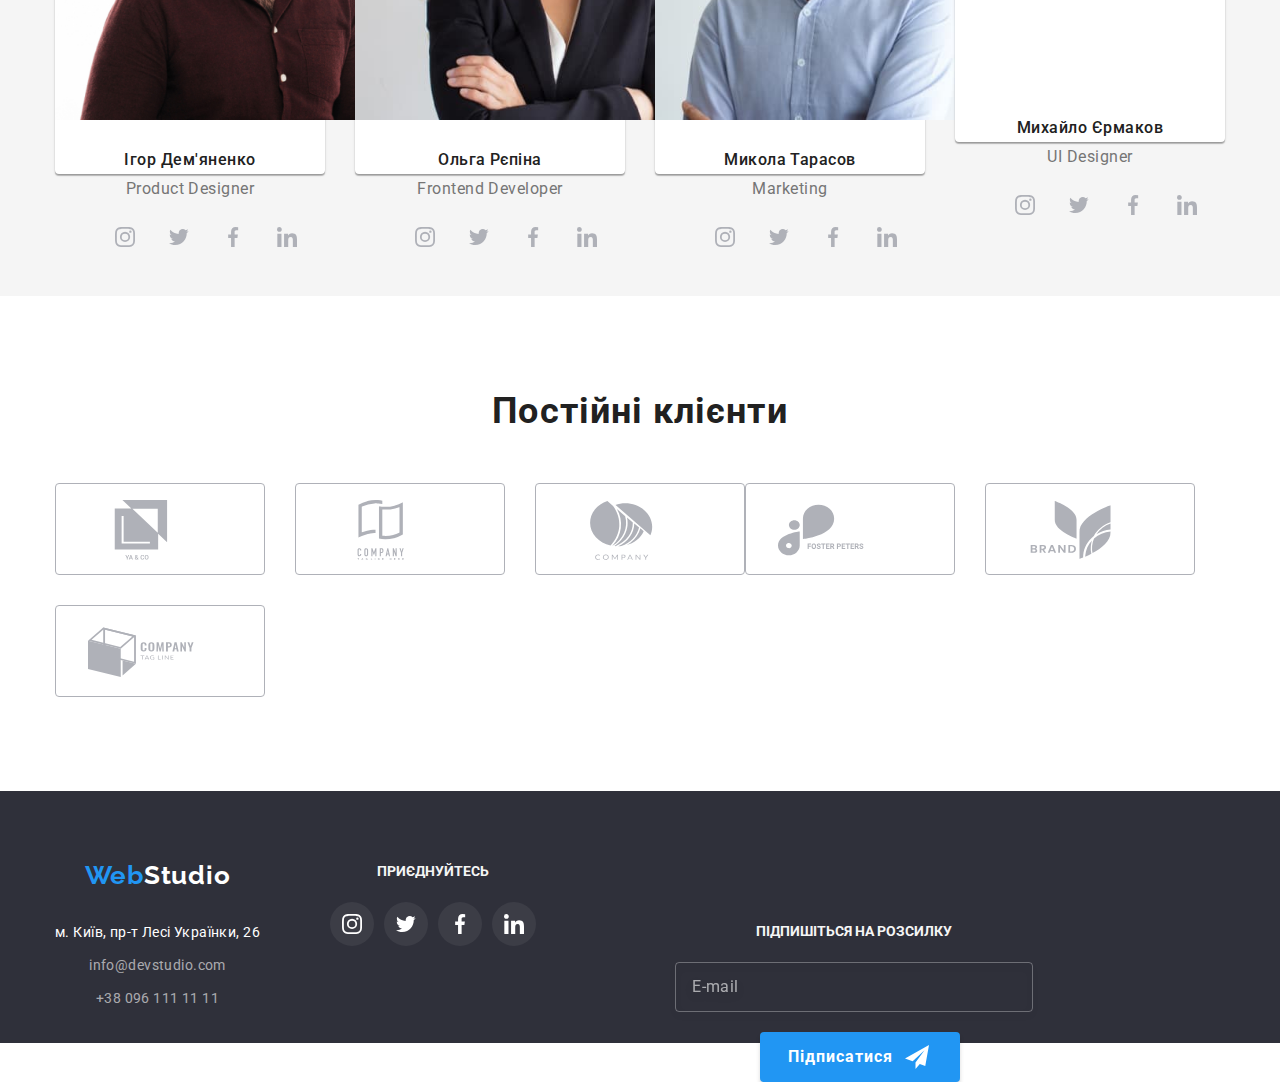
==== commit ae560a35: "tablet" ====
--- a/index.html
+++ b/index.html
@@ -196,11 +196,12 @@
             <!--team card 1-->
             <li class="team-list__item lst">
               <img
+                class="image-thumb"
                 srcset="
                   ./images/mobile-product-designer.jpg    1x,
                   ./images/mobile-product-designer-2x.jpg 2x
                 "
-                src="./images/img.jpg"
+                src="./images/mobile-product-designer.jpg"
                 alt="man"
                 width="450"
               />
@@ -240,11 +241,12 @@
             <!--team card 2-->
             <li class="team-list__item lst">
               <img
+                class="image-thumb"
                 srcset="
                   ./images/mobile-frontend-developer.jpg    1x,
                   ./images/mobile-frontend-developer-2x.jpg 2x
                 "
-                src="./images/img1.jpg"
+                src="./images/mobile-frontend-developer.jpg"
                 alt="woman"
                 width="450"
               />
@@ -284,8 +286,9 @@
             <!--team card 3-->
             <li class="team-list__item lst">
               <img
+                class="image-thumb"
                 srcset="./images/mobile-marketing.jpg 1x, ./images/mobile-marketing-2x.jpg 2x"
-                src="./images/img2.jpg"
+                src="./images/mobile-marketing.jpg.jpg"
                 alt="man1"
                 width="450"
               />
@@ -325,8 +328,9 @@
             <!--team card 4-->
             <li class="team-list__item lst">
               <img
+                class="image-thumb"
                 srcset="./images/mobile-ui-designer 1x, ./images/mobile-ui-designer-2x.jpg 2x"
-                src="./images/img3.jpg"
+                src="./images/mobile-ui-designer.jpg"
                 alt="man2"
                 width="450"
               />
@@ -426,62 +430,66 @@
     <footer class="footer">
       <div class="container">
         <div class="footer-flex">
-          <div class="contacts-flex">
-            <a href="index.html" class="logo logo-white"><span class="logo-web">Web</span>Studio</a>
-            <address class="footer-adress">
-              <ul class="adress-list">
-                <li class="adress-list__item lst">
-                  <a
-                    href="https://www.google.com.ua/maps/@50.4851493,30.4721233,14z?hl=ru"
-                    target="_blank"
-                    rel="noopener noreferrer"
-                    class="link1"
-                    >м. Київ, пр-т Лесі Українки, 26</a
-                  >
-                </li>
-                <li class="adress-list__item lst">
-                  <a href="mailto:info@devstudio.com" class="adress-list__link link"
-                    >info@devstudio.com</a
-                  >
-                </li>
-                <li class="adress-list__item lst">
-                  <a href="tel:+380961111111" class="adress-list__link link">+38 096 111 11 11</a>
+          <div class="tablet-flex">
+            <div class="contacts-flex">
+              <a href="index.html" class="logo logo-white"
+                ><span class="logo-web">Web</span>Studio</a
+              >
+              <address class="footer-adress">
+                <ul class="adress-list">
+                  <li class="adress-list__item lst">
+                    <a
+                      href="https://www.google.com.ua/maps/@50.4851493,30.4721233,14z?hl=ru"
+                      target="_blank"
+                      rel="noopener noreferrer"
+                      class="link1"
+                      >м. Київ, пр-т Лесі Українки, 26</a
+                    >
+                  </li>
+                  <li class="adress-list__item lst">
+                    <a href="mailto:info@devstudio.com" class="adress-list__link link"
+                      >info@devstudio.com</a
+                    >
+                  </li>
+                  <li class="adress-list__item lst">
+                    <a href="tel:+380961111111" class="adress-list__link link">+38 096 111 11 11</a>
+                  </li>
+                </ul>
+              </address>
+            </div>
+            <div class="social-flex">
+              <p class="social-flex__text">Приєднуйтесь</p>
+              <ul class="team-icons team-icons--basement">
+                <li class="team__wraper footer__wraper">
+                  <a class="social-link footer-link" href="">
+                    <svg class="team-icon footer-icon">
+                      <use href="./images/icons.svg#icon-instagram"></use>
+                    </svg>
+                  </a>
+                </li>
+                <li class="team__wraper footer__wraper">
+                  <a class="social-link footer-link" href="">
+                    <svg class="team-icon">
+                      <use href="./images/icons.svg#icon-twitter"></use>
+                    </svg>
+                  </a>
+                </li>
+                <li class="team__wraper footer__wraper">
+                  <a class="social-link footer-link" href="">
+                    <svg class="team-icon">
+                      <use href="./images/icons.svg#icon-facebook"></use>
+                    </svg>
+                  </a>
+                </li>
+                <li class="team__wraper footer__wraper">
+                  <a class="social-link footer-link" href="">
+                    <svg class="team-icon footer-icon">
+                      <use href="./images/icons.svg#icon-linkedin"></use>
+                    </svg>
+                  </a>
                 </li>
               </ul>
-            </address>
-          </div>
-          <div class="social-flex">
-            <p class="social-flex__text">Приєднуйтесь</p>
-            <ul class="team-icons team-icons--basement">
-              <li class="team__wraper footer__wraper">
-                <a class="social-link footer-link" href="">
-                  <svg class="team-icon footer-icon">
-                    <use href="./images/icons.svg#icon-instagram"></use>
-                  </svg>
-                </a>
-              </li>
-              <li class="team__wraper footer__wraper">
-                <a class="social-link footer-link" href="">
-                  <svg class="team-icon">
-                    <use href="./images/icons.svg#icon-twitter"></use>
-                  </svg>
-                </a>
-              </li>
-              <li class="team__wraper footer__wraper">
-                <a class="social-link footer-link" href="">
-                  <svg class="team-icon">
-                    <use href="./images/icons.svg#icon-facebook"></use>
-                  </svg>
-                </a>
-              </li>
-              <li class="team__wraper footer__wraper">
-                <a class="social-link footer-link" href="">
-                  <svg class="team-icon footer-icon">
-                    <use href="./images/icons.svg#icon-linkedin"></use>
-                  </svg>
-                </a>
-              </li>
-            </ul>
+            </div>
           </div>
           <div class="subscribe-flex">
             <p class="social-flex__text">Підпишіться на розсилку</p>
--- a/css/main.min.css
+++ b/css/main.min.css
@@ -1 +1 @@
-body{color:#212121;background-color:#fff;font-family:Roboto,sans-serif}img{display:block}h1,h2,h3,h4,h5,h6,p,ul{margin:0;padding:0}.container{margin-left:auto;margin-right:auto;padding-left:15px;padding-right:15px}@media screen and (min-width: 480px){.container{width:480px}}@media screen and (min-width: 768px){.container{width:768px}}@media screen and (min-width: 1200px){.container{width:1200px}}.lst{list-style:none}.link{text-decoration:none}.titles{font-size:28px;line-height:1.8;text-align:center;letter-spacing:.03em;margin-bottom:30px}@media screen and (min-width: 1200px){.titles{margin-bottom:50px;font-weight:700;font-size:36px;line-height:1.17}}.visually-hidden{position:absolute;width:1px;height:1px;margin:-1px;border:0;padding:0;white-space:nowrap;clip-path:inset(100%);clip:rect(0 0 0 0);overflow:hidden}.button{display:inline-block;min-width:200px;border-radius:4px;border:1px solid rgba(0,0,0,0);padding:10px 32px;font-family:"Roboto",sans-serif;font-weight:700;font-size:16px;line-height:1.88;align-items:center;text-align:center;letter-spacing:.06em;cursor:pointer;background-color:#2196f3;color:#fff;cursor:pointer;transition:color 250ms cubic-bezier(0.4, 0, 0.2, 1)}@media screen and (min-width: 480px){.button{margin-top:30px}}.button:hover,.button:focus{color:#2196f3;background-color:#fff}.header{border:1px solid #ececec;background-color:#fff}.header-navlogo{margin:auto}.nav-flex{display:flex;align-items:center}.logo{align-items:center;text-align:center;font-family:"Raleway";font-style:normal;font-weight:700;font-size:26px;line-height:1.9;letter-spacing:.03em;text-decoration:none}.logo-white{color:#fff}.logo-black{color:#212121}.logo-web{color:#2196f3}.site-nav{display:none}@media screen and (min-width: 1200px){.site-nav{display:flex;margin-left:93px}}.site-nav__item{position:relative;display:block;padding-top:32px;padding-bottom:32px;margin-right:50px}.site-nav__item:last-child{margin-right:0px}.site-nav__link{font-family:"Roboto";font-style:normal;font-weight:500;font-size:14px;line-height:1.14;letter-spacing:.02em;color:#212121;text-decoration:none;transition:color 250ms cubic-bezier(0.4, 0, 0.2, 1)}.site-nav__link:hover,.site-nav__link:focus{color:#2196f3}.site-nav__link--current{color:#2196f3;transition:color 250ms cubic-bezier(0.4, 0, 0.2, 1)}.site-nav__link--current::after{color:#2196f3;position:absolute;content:"";top:100%;width:100%;display:block;height:3px;background-color:#2196f3;border-radius:3px}.contact-list{display:none}@media screen and (min-width: 1200px){.contact-list{padding-top:32px;padding-bottom:32px;display:flex;margin-left:318px;align-items:center}}.contact-list__item{margin-right:30px;width:161px}.contact-list__item:last-child{margin-right:0px}.contact-list__item1{width:142px}.contact-list__link{font-family:"Roboto";font-style:normal;font-weight:500;font-size:14px;line-height:1.14;letter-spacing:.02em;color:#757575;display:inline-flex;align-items:center;text-decoration:none}.contact-list__icon{margin-right:10px;fill:currentColor;transition:color 250ms cubic-bezier(0.4, 0, 0.2, 1)}.contact-list__icon:hover,.contact-list__icon:focus,.contact-list__link:hover,.contact-list__link:focus{color:#2196f3}.mob-menu{width:480px;height:796px;position:fixed;background-color:#fff;top:0;right:0;padding:15px 10px 48px 40px;z-index:999}.mob-menu-list{margin-bottom:302px}.mob-menu-list__social{margin-top:60px;display:flex}.mob-menu-list__social #skobka{margin-left:10px;color:rgba(33,33,33,.2);transform:rotate(90deg)}.mob-menu-list__social-item:not(:last-child){margin-right:10px}.mob-menu-list__social .link{font-size:18px;line-height:22px;letter-spacing:.02em;color:#2196f3}.mob-menu-list__social .link:hover,.mob-menu-list__social .link:focus{color:#2196f3}.mob-menu-list__tel{font-size:34px;line-height:1.8;letter-spacing:.02em;color:#757575}.mob-menu-list__tel:hover,.mob-menu-list__tel:focus{color:#2196f3}.mob-menu-list__mail{font-size:24px;line-height:1.17;letter-spacing:.02em;color:#757575}.mob-menu-list__mail:hover,.mob-menu-list__mail:focus{color:#2196f3}.mob-menu-list__link{font-weight:500;font-size:40px;line-height:1.8;letter-spacing:.02em;color:#212121}.mob-menu-list__link:hover,.mob-menu-list__link:focus{color:#2196f3}.mob-menu-list__link--current{color:#2196f3}.menu-open{display:flex;align-items:center;justify-content:center;width:40px;height:40px;background-color:rgba(0,0,0,0);color:#212121;border:none;margin-left:auto;cursor:pointer}.menu-open:hover,.menu-open:focus{fill:#2196f3}@media screen and (min-width: 768px){.menu-open{display:none}}.menu-close{display:flex;align-items:center;justify-content:center;background-color:rgba(0,0,0,0);color:#212121;border:none;margin-left:auto;cursor:pointer}.menu-close:hover,.menu-close:focus{fill:#2196f3}.mob-menu.is-hidden{opacity:0;visibility:hidden;pointer-events:none}.hero{width:480px;height:400px;padding-top:118px;padding-bottom:118px;margin-left:auto;margin-right:auto;background-image:linear-gradient(to right, rgba(47, 48, 58, 0.4), rgba(47, 48, 58, 0.4)),url(../images/cap1.jpg);background-color:#2f303a;background-repeat:no-repeat;background-position:center;background-size:cover;text-align:center}@media screen and (min-width: 1200px){.hero{padding-top:200px;padding-bottom:200px;max-width:1600px;min-height:600px;background-image:linear-gradient(to right, rgba(47, 48, 58, 0.4), rgba(47, 48, 58, 0.4)),url(../images/cap.jpg)}}.hero__title{font-weight:900;font-size:26px;line-height:1.62;text-align:center;letter-spacing:.06em;text-transform:uppercase;color:#fff}@media screen and (min-width: 1200px){.hero__title{margin-bottom:30px;margin-left:auto;margin-right:auto;max-width:696px;font-weight:900;font-size:44px;line-height:1.36;letter-spacing:.06em;text-transform:uppercase;color:#fff}}.section{padding-top:60px;padding-bottom:60px}@media screen and (min-width: 1200px){.section{padding-top:94px;padding-bottom:94px}}.features{display:block}@media screen and (min-width: 1200px){.features{display:flex}}.features__bcg{display:flex;width:450px;height:120px;background-color:#f5f4fa;margin-bottom:30px;align-items:center;justify-content:center}@media screen and (min-width: 1200px){.features__bcg{display:flex;width:270px;height:120px}}.features__title{font-weight:700;font-size:14px;line-height:1.42;text-align:center;letter-spacing:.03em;text-transform:uppercase;color:#212121;margin-bottom:10px}@media screen and (min-width: 1200px){.features__title{line-height:1.14}}.features__text{width:450px;height:50px;font-size:14px;line-height:1.71;letter-spacing:.03em;color:#757575}@media screen and (min-width: 1200px){.features__text{max-width:270px;color:#757575}}.features__item:not(:last-child){margin-bottom:30px}@media screen and (min-width: 1200px){.features__item:not(:last-child){margin-right:30px}}.work-list{display:flex}.work-list__title{position:absolute;left:0;top:225px;width:370px;height:70px;background:rgba(47,48,58,.8);padding:27px;font-weight:700;font-size:14px;line-height:1.14;text-align:center;letter-spacing:.03em;text-transform:uppercase;color:#fff}.work-list__item:not(:last-child){margin-right:30px}.work-list__item{position:relative}.work-section{display:none;padding-bottom:94px}.work-titles .lst{position:relative}.team{background-color:#f5f5f5;padding-top:60px;padding-bottom:60px}@media screen and (min-width: 1200px){.team{padding-top:94px}}.team-list{display:flex;flex-wrap:wrap;justify-content:center;align-items:center}@media screen and (min-width: 1200px){.team-list{display:flex}}.team-list h3{padding-top:30px;font-family:"Roboto";font-style:normal;font-weight:500;font-size:16px;line-height:1.19;text-align:center;letter-spacing:.03em}.team-list p{margin-top:10px;margin-bottom:16px;font-family:"Roboto";font-style:normal;font-weight:400;font-size:16px;line-height:1.2;text-align:center;letter-spacing:.03em;color:#757575}.team-list__item{width:450px;height:622px;box-shadow:0px 1px 3px rgba(0,0,0,.12),0px 1px 1px rgba(0,0,0,.14),0px 2px 1px rgba(0,0,0,.2);border-radius:0px 0px 4px 4px;background-color:#fff}@media screen and (min-width: 1200px){.team-list__item{margin-bottom:94px;width:270px;height:428px}}.team-list__item:not(:last-child){margin-bottom:30px}.team__wraper:not(:last-child){margin-right:10px}@media screen and (min-width: 1200px){.team-list__item:not(:last-child){margin-right:30px}}.team-icons{display:flex;justify-content:center;align-items:center;padding:0px 32px;margin-top:16px;list-style:none}@media screen and (min-width: 1200px){.team-icons--command{margin-left:32px;margin-top:16px}.team-icons--basement{margin:0;padding:0}}.team-icon{width:20px;height:20px;margin:12px;fill:currentColor}.social-link{width:44px;height:44px;display:block;border-radius:50%;color:#afb1b8;transition:background-color 250ms cubic-bezier(0.4, 0, 0.2, 1),color 250ms cubic-bezier(0.4, 0, 0.2, 1)}.social-link:hover,.social-link:focus{background-color:#2196f3;color:#fff}.client-list{columns:2;display:block}@media screen and (min-width: 1200px){.client-list{display:flex;padding:0;margin:0;list-style:none;justify-content:space-between;align-items:center}}.client-list__item:not(:last-child){margin-bottom:30px}.client-list__link{width:210px;height:92px;display:block;border:1px solid #afb1b8;border-radius:4px 4px 4px 4px;color:#afb1b8;background-color:#fff;transition:color 250ms cubic-bezier(0.4, 0, 0.2, 1);padding:16px 52px}@media screen and (min-width: 1200px){.client-list__link{padding:16px 32px}}.client-list__link:hover,.client-list__link:focus{color:#2196f3;border-color:#2196f3}.client-list__icon{fill:currentColor}.footer{padding-top:60px;padding-bottom:60px;text-align:center;background-color:#2f303a}@media screen and (min-width: 1200px){.footer{height:252px}}.footer__icon{width:24px;height:24px;margin:12px;fill:currentColor}.footer-flex{margin:0;padding:0;list-style:none}@media screen and (min-width: 1200px){.footer-flex{display:flex}}.footer-icons{display:flex;padding:0;margin-top:0;list-style:none;justify-content:space-between;align-items:center}.footer-link{color:#fff;background-color:rgba(255,255,255,.062745098);transition:background-color 250ms cubic-bezier(0.4, 0, 0.2, 1),color 250ms cubic-bezier(0.4, 0, 0.2, 1)}.footer .subscribe-flex{margin-top:60px}@media screen and (min-width: 1200px){.footer .subscribe-flex{margin-left:93px}}.footer .subscribe-flex__submit-input{width:358px;height:50px;border:1px solid rgba(255,255,255,.3);filter:drop-shadow(0px 4px 4px rgba(0, 0, 0, 0.15));border-radius:4px;background-color:rgba(0,0,0,0);color:#fff;padding-left:16px;margin-bottom:20px}.footer .subscribe-flex__submit-input::placeholder{font-weight:400;font-size:16px;line-height:1.25;display:flex;align-items:center;letter-spacing:.03em;color:rgba(255,255,255,.6)}.footer .subscribe-flex__submit-button{display:inline-flex;align-items:center;border:none;border-radius:4px;background-color:#2196f3;box-shadow:0px 4px 4px rgba(0,0,0,.15);color:#fff;font-family:"Roboto";font-style:normal;font-weight:700;font-size:16px;line-height:1.87;letter-spacing:.06em;cursor:pointer;width:200px;height:50px;margin-left:12px;padding-left:28px;transition:250ms cubic-bezier(0.4, 0, 0.2, 1)}.footer .subscribe-flex__submit-button:hover,.footer .subscribe-flex__submit-button:focus{background-color:#188ce8;color:#fff}.adress-list{padding-top:20px}.adress-list__item:not(:last-child){margin-bottom:9px}.adress-list__link{text-decoration:none;font-family:"Roboto";font-style:normal;font-weight:400;font-size:14px;line-height:24px;letter-spacing:.03em;color:rgba(255,255,255,.6);transition:color 250ms cubic-bezier(0.4, 0, 0.2, 1)}.adress-list__link:hover,.adress-list__link:focus{color:#2196f3}.link1{text-decoration:none;font-family:"Roboto";font-style:normal;font-weight:400;font-size:14px;line-height:24px;letter-spacing:.03em;color:#fff}.social-flex{margin-top:60px}@media screen and (min-width: 1200px){.social-flex{height:80px;margin-left:70px}}.social-flex__text{padding:20px 0px 10px 0px;margin-bottom:20px;font-weight:700;font-size:14px;line-height:1.14px;text-transform:uppercase;color:#f5f5f5}.is-hidden{opacity:0;visibility:hidden}.backdrop{position:fixed;display:flex;align-items:center;justify-content:center;top:0;background-color:rgba(0,0,0,.2);width:100%;height:100%;transition:opacity 250ms cubic-bezier(0.4, 0, 0.2, 1),visibility 250ms cubic-bezier(0.4, 0, 0.2, 1)}.modal{position:relative;background-color:#fff;border-radius:4px;width:528px;height:581px;transform:scale(1);transition:transform 250ms cubic-bezier(0.4, 0, 0.2, 1)}.modal__close-btn{position:absolute;display:flex;align-items:center;justify-content:center;right:8px;top:8px;background-color:#fff;border-radius:50%;width:30px;height:30px;border:1px solid rgba(0,0,0,.2);cursor:pointer;transition:fill 250ms cubic-bezier(0.4, 0, 0.2, 1)}.modal__close-btn:hover,.modal__close-btn:focus{fill:#2196f3}.form{padding:40px}.form__button{margin-top:30px;transition:color 250ms cubic-bezier(0.4, 0, 0.2, 1)}.form__button:hover,.form__button:focus{background-color:#188ce8;color:#fff}.form__title{font-weight:700;font-size:20px;line-height:1.15;text-align:center;letter-spacing:.03em}.form__list{margin-top:12px}.form__list__comment-label{margin-top:4px;font-weight:400;font-size:12px;line-height:1.17;letter-spacing:.01em;color:#757575}.form__list__comment{padding:12px 16px;margin-top:4px;width:448px;height:120px;border:1px solid rgba(33,33,33,.2);border-radius:4px;transition:color 250ms cubic-bezier(0.4, 0, 0.2, 1),border 250ms cubic-bezier(0.4, 0, 0.2, 1);font-weight:400;font-size:12px;line-height:1.67;letter-spacing:.01em;color:#757575;resize:none}.form__list__comment:hover,.form__list__comment:focus{outline:none;border-color:#2196f3}.form__list__label{margin-top:4px;font-weight:400;font-size:12px;line-height:1.17;letter-spacing:.01em;color:#757575}.form__list__input{position:relative;margin-bottom:10px;width:448px;height:40px;border:1px solid rgba(33,33,33,.2);border-radius:4px;padding-left:40px;cursor:pointer;transition:color 250ms cubic-bezier(0.4, 0, 0.2, 1),border 250ms cubic-bezier(0.4, 0, 0.2, 1)}.form__list__input:hover,.form__list__input:focus{outline:none;border-color:#2196f3}.form__list__name-icon{margin-left:5px;position:absolute;top:105px;left:50px;width:18px;height:18px;transition:fill 250ms cubic-bezier(0.4, 0, 0.2, 1)}.form__list__phone-icon{margin-left:5px;position:absolute;left:50px;top:172px;width:18px;height:18px;transition:fill 250ms cubic-bezier(0.4, 0, 0.2, 1)}.form__list__mail-icon{margin-left:5px;position:absolute;left:50px;top:240px;width:18px;height:18px;transition:fill 250ms cubic-bezier(0.4, 0, 0.2, 1)}.form__list__input:hover~.form__list__name-icon,.form__list__input:focus~.form__list__name-icon,.form__list__input:hover~.form__list__phone-icon,.form__list__input:focus~.form__list__phone-icon,.form__list__input:hover~.form__list__mail-icon,.form__list__input:focus~.form__list__mail-icon{fill:#2196f3}.form__policy{text-align:center;margin-top:20px}.form__policy__checkbox:checked+.form__policy__icon-check{background-image:url(../images/check.svg);background-position:center;background-repeat:no-repeat;background-color:#2196f3;background-origin:border-box;border-color:#2196f3;color:#fff}.form__policy__link{margin-left:4px;color:#2196f3;transition:250ms cubic-bezier(0.4, 0, 0.2, 1)}.form__policy__link:hover,.form__policy__link:focus{color:#212121}.form__policy__label{text-align:center;font-weight:400;font-size:14px;line-height:1.71;letter-spacing:.03em;color:#757575}.form__policy__checkbox{appearance:none;font-weight:400;font-size:14px;line-height:24px;letter-spacing:.03em;align-items:center;color:#757575}.form__policy__icon-check{position:relative;top:2px;display:inline-block;width:16px;height:15px;border:2px solid #212121;border-radius:2px;margin-right:7px}textarea::placeholder{opacity:.4}.buttons-list{display:flex;flex-wrap:wrap;justify-content:flex-start;margin-bottom:40px}@media screen and (min-width: 1200px){.buttons-list{display:flex;justify-content:center;margin-bottom:50px}}.buttons-list__btns{display:inline-block;min-width:73px;border-radius:4px;border:1px solid rgba(0,0,0,0);padding:6px 22px;font-family:"Roboto";font-style:normal;font-weight:500;font-size:16px;line-height:1.62;text-align:center;letter-spacing:.03em;cursor:pointer;transition:color 250ms cubic-bezier(0.4, 0, 0.2, 1),box-shadow 250ms cubic-bezier(0.4, 0, 0.2, 1)}.buttons-list__btns:hover,.buttons-list__btns:focus{filter:drop-shadow(0px 4px 4px rgba(0, 0, 0, 0.25));background-color:#2196f3;color:#fff}.buttons-list__item{align-items:center}@media screen and (min-width: 1200px){.buttons-list__item:not(:last-child){margin-right:8px}}.buttons-list__item:not(:last-child){margin-right:8px;margin-bottom:15px}.projects{align-items:center}@media screen and (min-width: 1200px){.projects{align-items:center;display:flex;flex-wrap:wrap;height:1360px}}.projects__item:hover .projects-overlay{transform:translateY(0)}.projects-border{border:1px solid #eee;border-top:rgba(0,0,0,0);padding:20px 24px}.projects-border__title{font-family:"Roboto";font-style:normal;font-weight:700;font-size:18px;line-height:2;letter-spacing:.06em}.projects-border__text{margin-top:5px;font-family:"Roboto";font-style:normal;font-weight:400;font-size:16px;line-height:1.88;letter-spacing:.03em;color:#757575}.projects-a{position:relative;overflow:hidden}.projects-overlay{position:absolute;width:100%;height:100%;top:0;left:0;background-color:#2196f3;transform:translateY(100%);transition:transform 250ms cubic-bezier(0.4, 0, 0.2, 1)}.projects-overlay__text{position:absolute;top:0;left:0;width:322px;height:168px;font-weight:400;font-size:18px;line-height:28px;letter-spacing:.03em;color:#fff;padding:63px 24px}.projects__item:not(:last-child){margin-right:30px}.projects__item{margin-bottom:30px;transition:color 250ms cubic-bezier(0.4, 0, 0.2, 1),box-shadow 250ms cubic-bezier(0.4, 0, 0.2, 1)}.projects__item:nth-child(3n+3){margin-right:0px}.projects__item:hover,.projects-overlay:focus{transform:translateY(0)}.projects__item:hover,.projects__item:focus{box-shadow:0px 3px 1px rgba(0,0,0,.1),0px 1px 2px rgba(0,0,0,.08),0px 2px 2px rgba(0,0,0,.12)}/*# sourceMappingURL=main.min.css.map */+body{color:#212121;background-color:#fff;font-family:Roboto,sans-serif}img{display:block}h1,h2,h3,h4,h5,h6,p,ul{margin:0;padding:0}.container{margin-left:auto;margin-right:auto;padding-left:15px;padding-right:15px}@media screen and (min-width: 480px){.container{width:480px}}@media screen and (min-width: 768px){.container{width:768px}}@media screen and (min-width: 1200px){.container{width:1200px}}.lst{list-style:none}.link{text-decoration:none}.titles{font-size:28px;line-height:1.8;text-align:center;letter-spacing:.03em;margin-bottom:30px}@media screen and (min-width: 1200px){.titles{margin-bottom:50px;font-weight:700;font-size:36px;line-height:1.17}}.visually-hidden{position:absolute;width:1px;height:1px;margin:-1px;border:0;padding:0;white-space:nowrap;clip-path:inset(100%);clip:rect(0 0 0 0);overflow:hidden}.button{display:inline-block;min-width:200px;border-radius:4px;border:1px solid rgba(0,0,0,0);padding:10px 32px;font-family:"Roboto",sans-serif;font-weight:700;font-size:16px;line-height:1.88;align-items:center;text-align:center;letter-spacing:.06em;cursor:pointer;background-color:#2196f3;color:#fff;cursor:pointer;transition:color 250ms cubic-bezier(0.4, 0, 0.2, 1)}@media screen and (min-width: 480px){.button{margin-top:30px}}.button:hover,.button:focus{color:#2196f3;background-color:#fff}.header{border:1px solid #ececec;background-color:#fff}.header-navlogo{margin:auto}.nav-flex{display:flex;align-items:center}.logo{align-items:center;text-align:center;font-family:"Raleway";font-style:normal;font-weight:700;font-size:26px;line-height:1.9;letter-spacing:.03em;text-decoration:none}.logo-white{color:#fff}.logo-black{color:#212121}.logo-web{color:#2196f3}.site-nav{display:none}@media screen and (min-width: 768px){.site-nav{display:flex;margin-left:88px}}@media screen and (min-width: 1200px){.site-nav{display:flex;margin-left:93px}}.site-nav__item{position:relative;display:block;padding-top:32px;padding-bottom:32px;margin-right:50px}.site-nav__item:last-child{margin-right:0px}.site-nav__link{font-family:"Roboto";font-style:normal;font-weight:500;font-size:14px;line-height:1.14;letter-spacing:.02em;color:#212121;text-decoration:none;transition:color 250ms cubic-bezier(0.4, 0, 0.2, 1)}.site-nav__link:hover,.site-nav__link:focus{color:#2196f3}.site-nav__link--current{color:#2196f3;transition:color 250ms cubic-bezier(0.4, 0, 0.2, 1)}.site-nav__link--current::after{color:#2196f3;position:absolute;content:"";top:100%;width:100%;display:block;height:3px;background-color:#2196f3;border-radius:3px}.contact-list{display:none}@media screen and (min-width: 768px){.contact-list{display:block;padding-top:21px;padding-bottom:21px;margin-left:70px}}@media screen and (min-width: 1200px){.contact-list{padding-top:32px;padding-bottom:32px;display:flex;margin-left:318px;text-align:center}}.contact-list__item{margin-right:30px;width:161px}.contact-list__item:last-child{margin-right:0px}.contact-list__item1{width:142px}.contact-list__link{font-family:"Roboto";font-style:normal;font-weight:500;font-size:14px;line-height:1.14;letter-spacing:.02em;color:#757575;display:inline-flex;align-items:center;text-decoration:none}@media screen and (min-width: 768px){.contact-list__link{font-size:12px;line-height:1.14}}.contact-list__icon{margin-right:10px;fill:currentColor;transition:color 250ms cubic-bezier(0.4, 0, 0.2, 1)}.contact-list__icon:hover,.contact-list__icon:focus,.contact-list__link:hover,.contact-list__link:focus{color:#2196f3}.mob-menu{width:100vw;height:100vh;position:fixed;background-color:#fff;top:0;right:0;padding:15px 10px 48px 40px;z-index:999}.mob-menu-list{margin-bottom:302px}.mob-menu-list__social{margin-top:60px;display:flex}.mob-menu-list__social #skobka{margin-left:10px;color:rgba(33,33,33,.2);transform:rotate(90deg)}.mob-menu-list__social-item:not(:last-child){margin-right:10px}.mob-menu-list__social .link{font-size:18px;line-height:22px;letter-spacing:.02em;color:#2196f3}.mob-menu-list__social .link:hover,.mob-menu-list__social .link:focus{color:#2196f3}.mob-menu-list__tel{font-size:34px;line-height:1.8;letter-spacing:.02em;color:#757575}.mob-menu-list__tel:hover,.mob-menu-list__tel:focus{color:#2196f3}.mob-menu-list__mail{font-size:24px;line-height:1.17;letter-spacing:.02em;color:#757575}.mob-menu-list__mail:hover,.mob-menu-list__mail:focus{color:#2196f3}.mob-menu-list__link{font-weight:500;font-size:40px;line-height:1.8;letter-spacing:.02em;color:#212121}.mob-menu-list__link:hover,.mob-menu-list__link:focus{color:#2196f3}.mob-menu-list__link--current{color:#2196f3}.menu-open{display:flex;align-items:center;justify-content:center;width:40px;height:40px;background-color:rgba(0,0,0,0);color:#212121;border:none;margin-left:auto;cursor:pointer}.menu-open:hover,.menu-open:focus{fill:#2196f3}@media screen and (min-width: 768px){.menu-open{display:none}}.menu-close{display:flex;align-items:center;justify-content:center;background-color:rgba(0,0,0,0);color:#212121;border:none;margin-left:auto;cursor:pointer}.menu-close:hover,.menu-close:focus{fill:#2196f3}.mob-menu.is-hidden{opacity:0;visibility:hidden;pointer-events:none}.hero{width:480px;height:400px;padding-top:118px;padding-bottom:118px;margin-left:auto;margin-right:auto;background-image:linear-gradient(to right, rgba(47, 48, 58, 0.4), rgba(47, 48, 58, 0.4)),url(../images/cap1.jpg);background-color:#2f303a;background-repeat:no-repeat;background-position:center;background-size:cover;text-align:center}@media screen and (min-width: 768px){.hero{padding-top:118px;padding-bottom:118px;width:768px;background-image:linear-gradient(to right, rgba(47, 48, 58, 0.4), rgba(47, 48, 58, 0.4)),url(../images/cap2.jpg)}}@media screen and (min-width: 1200px){.hero{padding-top:200px;padding-bottom:200px;max-width:1600px;min-height:600px;background-image:linear-gradient(to right, rgba(47, 48, 58, 0.4), rgba(47, 48, 58, 0.4)),url(../images/cap.jpg)}}.hero__title{font-weight:900;font-size:26px;line-height:1.62;text-align:center;letter-spacing:.06em;text-transform:uppercase;color:#fff}@media screen and (min-width: 768px){.hero__title{line-height:1.61;width:360px;height:84px;margin-left:auto;margin-right:auto}}@media screen and (min-width: 1200px){.hero__title{margin-bottom:30px;margin-left:auto;margin-right:auto;max-width:696px;font-weight:900;font-size:44px;line-height:1.36;letter-spacing:.06em;text-transform:uppercase;color:#fff}}.section{padding-top:60px;padding-bottom:60px}@media screen and (min-width: 1200px){.section{padding-top:94px;padding-bottom:94px}}.features{display:block}@media screen and (min-width: 1200px){.features{display:flex}}@media screen and (min-width: 768px){.features{columns:2}}.features__bcg{display:flex;width:450px;height:120px;background-color:#f5f4fa;margin-bottom:30px;align-items:center;justify-content:center}@media screen and (min-width: 768px){.features__bcg{width:354px;height:120px}}@media screen and (min-width: 1200px){.features__bcg{display:flex;width:270px;height:120px}}.features__title{font-weight:700;font-size:14px;line-height:1.42;text-align:center;letter-spacing:.03em;text-transform:uppercase;color:#212121;margin-bottom:10px}@media screen and (min-width: 768px){.features__title{text-align:start}}@media screen and (min-width: 1200px){.features__title{line-height:1.14}}.features__text{width:450px;height:50px;font-size:14px;line-height:1.71;letter-spacing:.03em;color:#757575}@media screen and (min-width: 768px){.features__text{width:354px;height:48px}}@media screen and (min-width: 1200px){.features__text{max-width:270px;color:#757575}}.features__item:not(:last-child){margin-bottom:30px}@media screen and (min-width: 1200px){.features__item:not(:last-child){margin-right:30px}}.work-list{display:flex}.work-list__title{position:absolute;left:0;top:225px;width:370px;height:70px;background:rgba(47,48,58,.8);padding:27px;font-weight:700;font-size:14px;line-height:1.14;text-align:center;letter-spacing:.03em;text-transform:uppercase;color:#fff}.work-list__item:not(:last-child){margin-right:30px}.work-list__item{position:relative}.work-section{display:none;padding-bottom:94px}.work-titles .lst{position:relative}.team{background-color:#f5f5f5;padding-top:60px;padding-bottom:60px}@media screen and (min-width: 1200px){.team{padding-top:94px}}.team-list{display:flex;flex-wrap:wrap;justify-content:center;align-items:center}@media screen and (min-width: 768px){.team-list{display:block;columns:2}}@media screen and (min-width: 1200px){.team-list{display:flex}}.team-list h3{padding-top:30px;font-family:"Roboto";font-style:normal;font-weight:500;font-size:16px;line-height:1.19;text-align:center;letter-spacing:.03em}.team-list p{margin-top:10px;margin-bottom:16px;font-family:"Roboto";font-style:normal;font-weight:400;font-size:16px;line-height:1.2;text-align:center;letter-spacing:.03em;color:#757575}.team-list__item{width:450px;height:622px;box-shadow:0px 1px 3px rgba(0,0,0,.12),0px 1px 1px rgba(0,0,0,.14),0px 2px 1px rgba(0,0,0,.2);border-radius:0px 0px 4px 4px;background-color:#fff}@media screen and (min-width: 768px){.team-list__item{width:354px;height:536px}}@media screen and (min-width: 1200px){.team-list__item{margin-bottom:94px;width:270px;height:428px}}.team-list__item:not(:last-child){margin-bottom:30px}.team__wraper:not(:last-child){margin-right:10px}@media screen and (min-width: 1200px){.team-list__item:not(:last-child){margin-right:30px}}.team-icons{display:flex;justify-content:center;align-items:center;padding:0px 32px;margin-top:16px;list-style:none}@media screen and (min-width: 1200px){.team-icons--command{margin-left:32px;margin-top:16px}.team-icons--basement{margin:0;padding:0}}.team-icon{width:20px;height:20px;margin:12px;fill:currentColor}.social-link{width:44px;height:44px;display:block;border-radius:50%;color:#afb1b8;transition:background-color 250ms cubic-bezier(0.4, 0, 0.2, 1),color 250ms cubic-bezier(0.4, 0, 0.2, 1)}.social-link:hover,.social-link:focus{background-color:#2196f3;color:#fff}@media screen and (min-width: 768px){.image-thumb{width:354px;height:374px}}@media screen and (min-width: 480px){.client-list{columns:2;display:block}}@media screen and (min-width: 768px){.client-list{display:flex;flex-wrap:wrap;justify-content:center}}@media screen and (min-width: 1200px){.client-list{display:flex;padding:0;margin:0;list-style:none;justify-content:space-between;align-items:center}}.client-list__item:not(:last-child){margin-bottom:30px;margin-right:30px}@media screen and (min-width: 768px){.client-list__item:nth-child(3n+3){margin-right:0px}}.client-list__link{width:210px;height:92px;display:block;border:1px solid #afb1b8;border-radius:4px 4px 4px 4px;color:#afb1b8;background-color:#fff;transition:color 250ms cubic-bezier(0.4, 0, 0.2, 1);padding:16px 52px}@media screen and (min-width: 762px){.client-list__link{padding:16px 60px}}@media screen and (min-width: 1200px){.client-list__link{padding:16px 32px}}.client-list__link:hover,.client-list__link:focus{color:#2196f3;border-color:#2196f3}.client-list__icon{fill:currentColor}.footer{padding-top:60px;padding-bottom:60px;text-align:center;background-color:#2f303a}@media screen and (min-width: 1200px){.footer{height:252px}}.footer__icon{width:24px;height:24px;margin:12px;fill:currentColor}.footer-flex{margin:0;padding:0;list-style:none}@media screen and (min-width: 1200px){.footer-flex{display:flex}}.footer-icons{display:flex;padding:0;margin-top:0;list-style:none;justify-content:space-between;align-items:center}.footer-link{color:#fff;background-color:rgba(255,255,255,.062745098);transition:background-color 250ms cubic-bezier(0.4, 0, 0.2, 1),color 250ms cubic-bezier(0.4, 0, 0.2, 1)}.footer .subscribe-flex{margin-top:60px}@media screen and (min-width: 768px){.footer .subscribe-flex{width:450px;height:156px;margin:auto;margin-top:60px}}@media screen and (min-width: 1200px){.footer .subscribe-flex{margin-left:93px}}.footer .subscribe-flex__submit-input{width:358px;height:50px;border:1px solid rgba(255,255,255,.3);filter:drop-shadow(0px 4px 4px rgba(0, 0, 0, 0.15));border-radius:4px;background-color:rgba(0,0,0,0);color:#fff;padding-left:16px;margin-bottom:20px}.footer .subscribe-flex__submit-input::placeholder{font-weight:400;font-size:16px;line-height:1.25;display:flex;align-items:center;letter-spacing:.03em;color:rgba(255,255,255,.6)}.footer .subscribe-flex__submit-button{display:inline-flex;align-items:center;border:none;border-radius:4px;background-color:#2196f3;box-shadow:0px 4px 4px rgba(0,0,0,.15);color:#fff;font-family:"Roboto";font-style:normal;font-weight:700;font-size:16px;line-height:1.87;letter-spacing:.06em;cursor:pointer;width:200px;height:50px;margin-left:12px;padding-left:28px;transition:250ms cubic-bezier(0.4, 0, 0.2, 1)}.footer .subscribe-flex__submit-button:hover,.footer .subscribe-flex__submit-button:focus{background-color:#188ce8;color:#fff}.adress-list{padding-top:20px}.adress-list__item:not(:last-child){margin-bottom:9px}.adress-list__link{text-decoration:none;font-family:"Roboto";font-style:normal;font-weight:400;font-size:14px;line-height:24px;letter-spacing:.03em;color:rgba(255,255,255,.6);transition:color 250ms cubic-bezier(0.4, 0, 0.2, 1)}.adress-list__link:hover,.adress-list__link:focus{color:#2196f3}.link1{text-decoration:none;font-family:"Roboto";font-style:normal;font-weight:400;font-size:14px;line-height:24px;letter-spacing:.03em;color:#fff}.social-flex{margin-top:60px}@media screen and (min-width: 768px){.social-flex{margin:0;margin-left:165px}}@media screen and (min-width: 1200px){.social-flex{height:80px;margin-left:70px}}.social-flex__text{padding:20px 0px 10px 0px;margin-bottom:20px;font-weight:700;font-size:14px;line-height:1.14px;text-transform:uppercase;color:#f5f5f5}@media screen and (min-width: 768px){.tablet-flex{display:flex;justify-content:center}}.backdrop{position:fixed;display:flex;align-items:center;justify-content:center;top:0;background-color:rgba(0,0,0,.2);width:100vw;height:100vh;transition:opacity 250ms cubic-bezier(0.4, 0, 0.2, 1),visibility 250ms cubic-bezier(0.4, 0, 0.2, 1)}.backdrop.is-hidden{opacity:0;visibility:hidden;pointer-events:none}@media screen and (min-width: 1200px){.backdrop{width:100%;height:100%}}.modal{position:relative;background-color:#fff;border-radius:4px;width:450px;min-height:609px;transform:scale(1);transition:transform 250ms cubic-bezier(0.4, 0, 0.2, 1)}@media screen and (min-width: 1200px){.modal{width:528px;height:581px}}.modal__close-btn{position:absolute;display:flex;align-items:center;justify-content:center;right:8px;top:8px;background-color:#fff;border-radius:50%;width:30px;height:30px;border:1px solid rgba(0,0,0,.2);cursor:pointer;transition:fill 250ms cubic-bezier(0.4, 0, 0.2, 1)}.modal__close-btn:hover,.modal__close-btn:focus{fill:#2196f3}.form{padding:40px;width:450px}.form__button{margin-top:30px;transition:color 250ms cubic-bezier(0.4, 0, 0.2, 1)}.form__button:hover,.form__button:focus{background-color:#188ce8;color:#fff}.form__title{font-weight:700;font-size:20px;line-height:1.15;text-align:center;letter-spacing:.03em}.form__list{margin-top:12px}.form__list__comment-label{margin-top:4px;font-weight:400;font-size:12px;line-height:1.17;letter-spacing:.01em;color:#757575}.form__list__comment{padding:12px 16px;margin-top:4px;width:370px;height:120px;border:1px solid rgba(33,33,33,.2);border-radius:4px;transition:color 250ms cubic-bezier(0.4, 0, 0.2, 1),border 250ms cubic-bezier(0.4, 0, 0.2, 1);font-weight:400;font-size:12px;line-height:1.67;letter-spacing:.01em;color:#757575;resize:none}@media screen and (min-width: 1200px){.form__list__comment{width:448px;height:120px}}.form__list__comment:hover,.form__list__comment:focus{outline:none;border-color:#2196f3}.form__list__label{margin-top:4px;font-weight:400;font-size:12px;line-height:1.17;letter-spacing:.01em;color:#757575}.form__list__input{position:relative;margin-bottom:10px;width:370px;height:40px;border:1px solid rgba(33,33,33,.2);border-radius:4px;padding-left:40px;cursor:pointer;transition:color 250ms cubic-bezier(0.4, 0, 0.2, 1),border 250ms cubic-bezier(0.4, 0, 0.2, 1)}@media screen and (min-width: 1200px){.form__list__input{width:448px;height:40px}}.form__list__input:hover,.form__list__input:focus{outline:none;border-color:#2196f3}.form__list__name-icon{margin-left:5px;position:absolute;top:126px;left:50px;width:18px;height:18px;transition:fill 250ms cubic-bezier(0.4, 0, 0.2, 1)}@media screen and (min-width: 1200px){.form__list__name-icon{top:105px;left:50px}}.form__list__phone-icon{margin-left:5px;position:absolute;left:50px;top:195px;width:18px;height:18px;transition:fill 250ms cubic-bezier(0.4, 0, 0.2, 1)}@media screen and (min-width: 1200px){.form__list__phone-icon{left:50px;top:172px}}.form__list__mail-icon{margin-left:5px;position:absolute;left:50px;top:265px;width:18px;height:18px;transition:fill 250ms cubic-bezier(0.4, 0, 0.2, 1)}@media screen and (min-width: 1200px){.form__list__mail-icon{left:50px;top:240px}}.form__list__input:hover~.form__list__name-icon,.form__list__input:focus~.form__list__name-icon,.form__list__input:hover~.form__list__phone-icon,.form__list__input:focus~.form__list__phone-icon,.form__list__input:hover~.form__list__mail-icon,.form__list__input:focus~.form__list__mail-icon{fill:#2196f3}.form__policy{text-align:center;margin-top:20px;justify-content:flex-start}.form__policy__checkbox:checked+.form__policy__icon-check{background-image:url(../images/check.svg);background-position:center;background-repeat:no-repeat;background-color:#2196f3;background-origin:border-box;border-color:#2196f3;color:#fff}.form__policy__link{margin-left:4px;color:#2196f3;transition:250ms cubic-bezier(0.4, 0, 0.2, 1)}.form__policy__link:hover,.form__policy__link:focus{color:#212121}.form__policy__label{display:flex;height:14px;font-size:12px;font-weight:400;line-height:1.71;letter-spacing:.03em;color:#757575}.form__policy__checkbox{appearance:none;font-weight:400;font-size:14px;line-height:1.71;letter-spacing:.03em;color:#757575}.form__policy__icon-check{position:relative;top:2px;display:inline-block;width:16px;height:15px;border:2px solid #212121;border-radius:2px;margin-right:7px}textarea::placeholder{opacity:.4}.buttons-list{display:flex;flex-wrap:wrap;justify-content:flex-start;margin-bottom:40px}@media screen and (min-width: 1200px){.buttons-list{display:flex;justify-content:center;margin-bottom:50px}}@media screen and (min-width: 768px){.buttons-list{display:flex;justify-content:center;margin-bottom:30px}}.buttons-list__btns{display:inline-block;min-width:73px;border-radius:4px;border:1px solid rgba(0,0,0,0);padding:6px 22px;font-family:"Roboto";font-style:normal;font-weight:500;font-size:16px;line-height:1.62;text-align:center;letter-spacing:.03em;cursor:pointer;transition:color 250ms cubic-bezier(0.4, 0, 0.2, 1),box-shadow 250ms cubic-bezier(0.4, 0, 0.2, 1)}.buttons-list__btns:hover,.buttons-list__btns:focus{filter:drop-shadow(0px 4px 4px rgba(0, 0, 0, 0.25));background-color:#2196f3;color:#fff}.buttons-list__item{align-items:center}@media screen and (min-width: 768px){.buttons-list__item:not(:last-child){margin-right:30px}}@media screen and (min-width: 1200px){.buttons-list__item:not(:last-child){margin-right:8px}}.buttons-list__item:not(:last-child){margin-right:8px;margin-bottom:15px}.projects{align-items:center}@media screen and (min-width: 1200px){.projects{align-items:center;display:flex;flex-wrap:wrap;height:1360px}}@media screen and (min-width: 768px){.projects{align-items:center;display:flex;flex-wrap:wrap}}@media screen and (min-width: 768px){.projects__item:not(:last-child){margin-right:30px}.projects__item:nth-child(2n+2){margin-right:0px}}.projects__item:hover .projects-overlay{transform:translateY(0)}.projects-border{border:1px solid #eee;border-top:rgba(0,0,0,0);padding:20px 24px}@media screen and (min-width: 768px){.projects-border{width:354px;height:146px}}.projects-border__title{font-family:"Roboto";font-style:normal;font-weight:700;font-size:18px;line-height:2;letter-spacing:.06em}.projects-border__text{margin-top:5px;font-family:"Roboto";font-style:normal;font-weight:400;font-size:16px;line-height:1.88;letter-spacing:.03em;color:#757575}.projects-a{position:relative;overflow:hidden}.projects-overlay{position:absolute;width:100%;height:100%;top:0;left:0;background-color:#2196f3;transform:translateY(100%);transition:transform 250ms cubic-bezier(0.4, 0, 0.2, 1)}.projects-overlay__text{position:absolute;top:0;left:0;font-weight:400;font-size:18px;line-height:28px;letter-spacing:.03em;color:#fff;padding:63px 24px}@media screen and (min-width: 1200px){.projects-overlay__text{width:322px;height:168px}}.projects__item:not(:last-child){margin-bottom:30px}@media screen and (min-width: 1200px){.projects__item{margin-bottom:30px;transition:color 250ms cubic-bezier(0.4, 0, 0.2, 1),box-shadow 250ms cubic-bezier(0.4, 0, 0.2, 1)}}@media screen and (min-width: 1200px){.projects__item:nth-child(3n+3){margin-right:0px}}.projects__item:hover,.projects-overlay:focus{transform:translateY(0)}.projects__item:hover,.projects__item:focus{box-shadow:0px 3px 1px rgba(0,0,0,.1),0px 1px 2px rgba(0,0,0,.08),0px 2px 2px rgba(0,0,0,.12)}@media screen and (min-width: 768px){.image-thumb-portfolio{width:354px;height:294px}}/*# sourceMappingURL=main.min.css.map */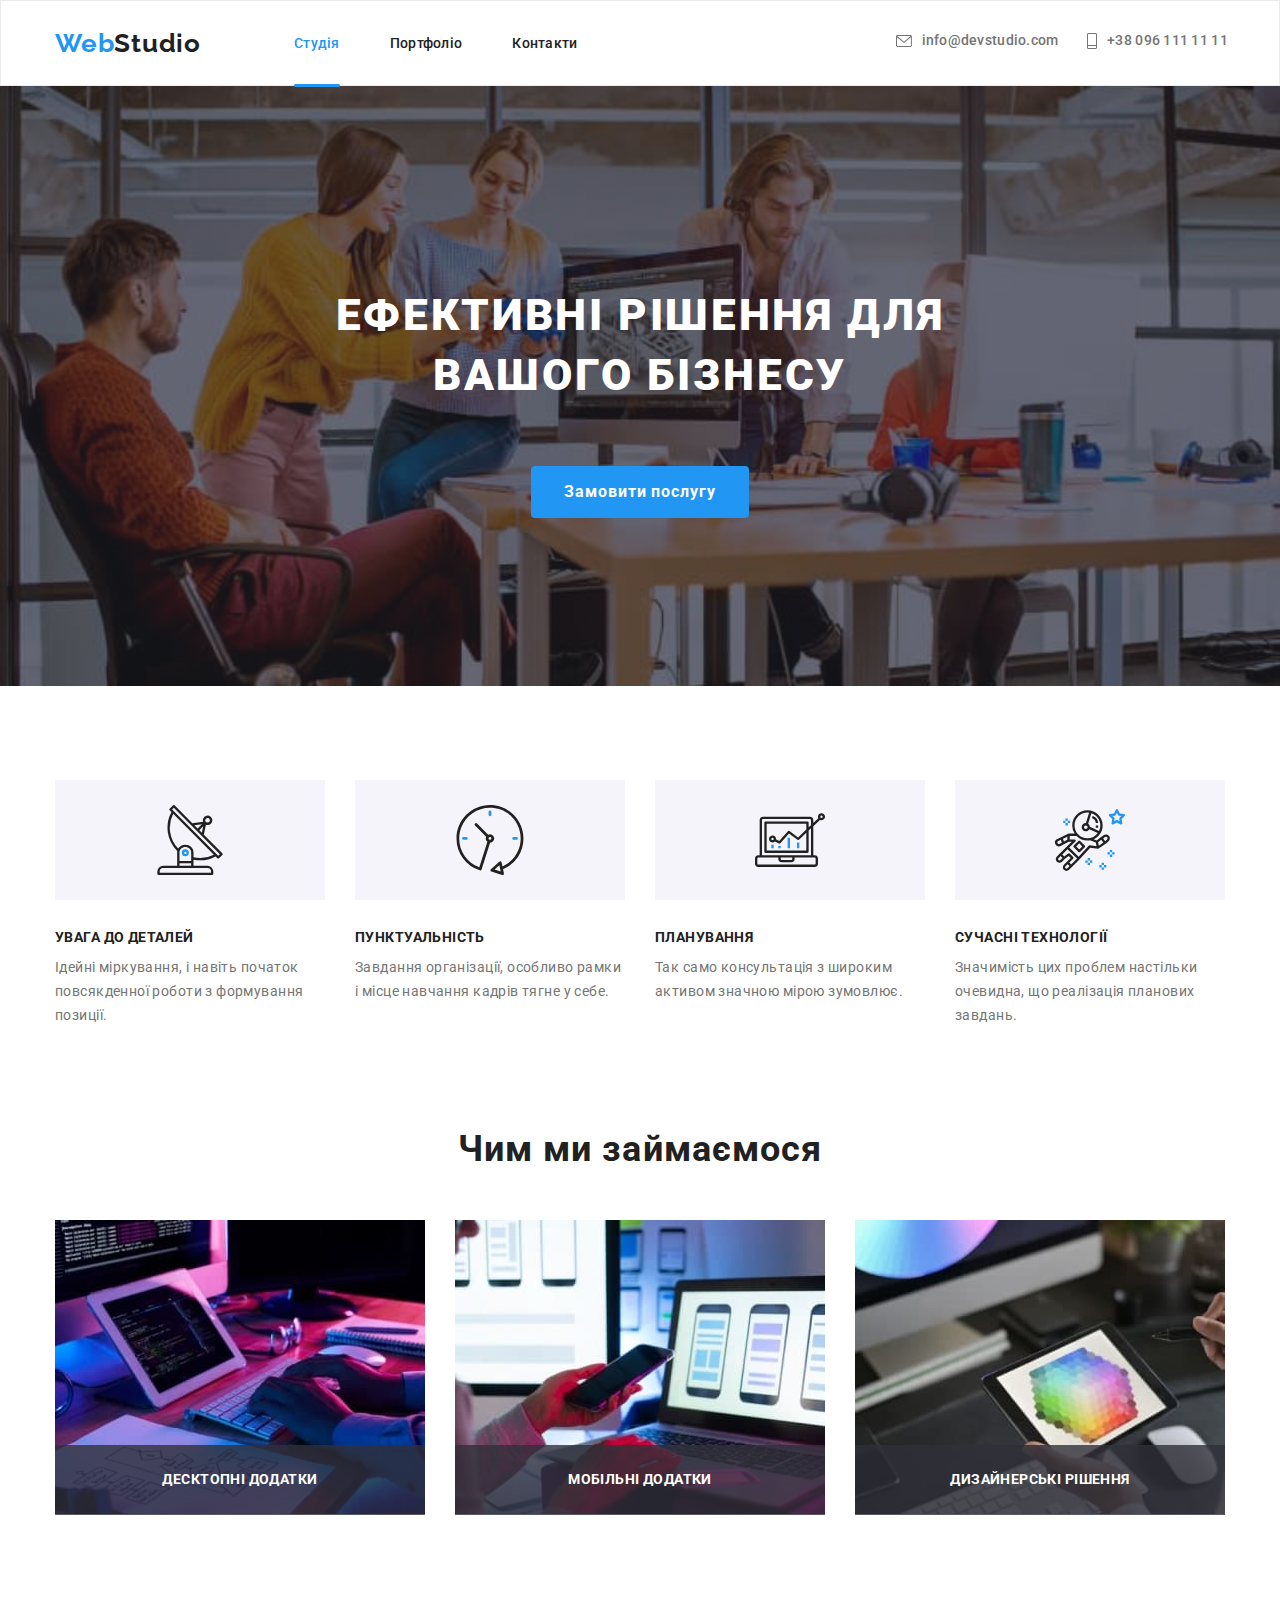
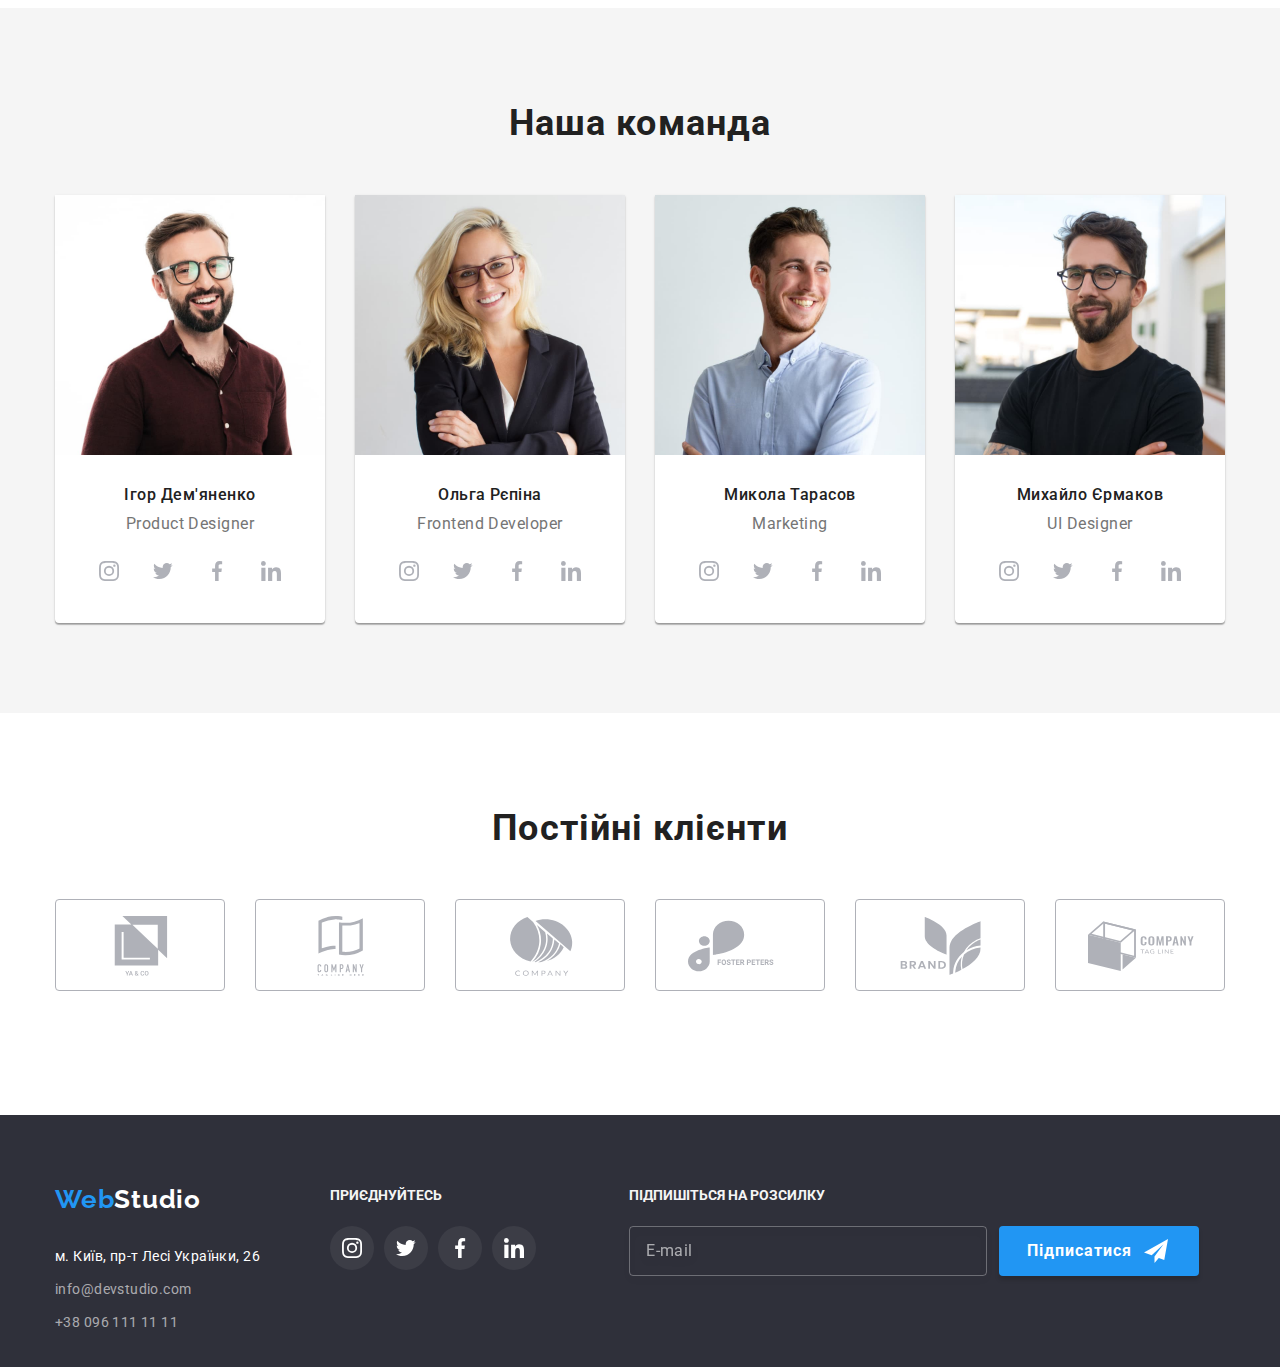
==== commit c65de5ec: "desk" ====
--- a/index.html
+++ b/index.html
@@ -195,19 +195,10 @@
           <ul class="team-list">
             <!--team card 1-->
             <li class="team-list__item lst">
-              <img
-                class="image-thumb"
-                srcset="
-                  ./images/mobile-product-designer.jpg    1x,
-                  ./images/mobile-product-designer-2x.jpg 2x
-                "
-                src="./images/mobile-product-designer.jpg"
-                alt="man"
-                width="450"
-              />
+              <img class="image-thumb" src="./images/img.jpg" alt="man" width="450" />
               <h3 class="name">Ігор Дем'яненко</h3>
               <p class="work-name">Product Designer</p>
-              <ul class="team-icons team-icons--command">
+              <ul class="team-icons">
                 <li class="team__wraper">
                   <a class="social-link" href="">
                     <svg class="team-icon">
@@ -240,16 +231,7 @@
             </li>
             <!--team card 2-->
             <li class="team-list__item lst">
-              <img
-                class="image-thumb"
-                srcset="
-                  ./images/mobile-frontend-developer.jpg    1x,
-                  ./images/mobile-frontend-developer-2x.jpg 2x
-                "
-                src="./images/mobile-frontend-developer.jpg"
-                alt="woman"
-                width="450"
-              />
+              <img class="image-thumb" src="./images/img1.jpg" alt="woman" width="450" />
               <h3 class="name">Ольга Рєпіна</h3>
               <p class="work-name">Frontend Developer</p>
               <ul class="team-icons team-icons--command">
@@ -285,13 +267,7 @@
             </li>
             <!--team card 3-->
             <li class="team-list__item lst">
-              <img
-                class="image-thumb"
-                srcset="./images/mobile-marketing.jpg 1x, ./images/mobile-marketing-2x.jpg 2x"
-                src="./images/mobile-marketing.jpg.jpg"
-                alt="man1"
-                width="450"
-              />
+              <img class="image-thumb" src="./images/img2.jpg" alt="man1" width="450" />
               <h3 class="name">Микола Тарасов</h3>
               <p class="work-name">Marketing</p>
               <ul class="team-icons team-icons--command">
@@ -327,13 +303,7 @@
             </li>
             <!--team card 4-->
             <li class="team-list__item lst">
-              <img
-                class="image-thumb"
-                srcset="./images/mobile-ui-designer 1x, ./images/mobile-ui-designer-2x.jpg 2x"
-                src="./images/mobile-ui-designer.jpg"
-                alt="man2"
-                width="450"
-              />
+              <img class="image-thumb" src="./images/img3.jpg" alt="man2" width="450" />
               <h3 class="name">Михайло Єрмаков</h3>
               <p class="work-name">UI Designer</p>
               <ul class="team-icons team-icons--command">
@@ -493,20 +463,24 @@
           </div>
           <div class="subscribe-flex">
             <p class="social-flex__text">Підпишіться на розсилку</p>
-            <label class="footer-submit-label visually-hidden" for="submit-mail">submit mail</label>
-            <input
-              class="subscribe-flex__submit-input"
-              type="email"
-              name="submit-mail"
-              id="submit-mail"
-              placeholder="E-mail"
-            />
-            <button class="subscribe-flex__submit-button" type="submit">
-              Підписатися
-              <svg class="footer__icon">
-                <use href="./images/icons.svg#icon-send"></use>
-              </svg>
-            </button>
+            <div class="desktop-flex">
+              <label class="footer-submit-label visually-hidden" for="submit-mail"
+                >submit mail</label
+              >
+              <input
+                class="subscribe-flex__submit-input"
+                type="email"
+                name="submit-mail"
+                id="submit-mail"
+                placeholder="E-mail"
+              />
+              <button class="subscribe-flex__submit-button" type="submit">
+                Підписатися
+                <svg class="footer__icon">
+                  <use href="./images/icons.svg#icon-send"></use>
+                </svg>
+              </button>
+            </div>
           </div>
         </div>
       </div>
--- a/css/main.min.css
+++ b/css/main.min.css
@@ -1 +1 @@
-body{color:#212121;background-color:#fff;font-family:Roboto,sans-serif}img{display:block}h1,h2,h3,h4,h5,h6,p,ul{margin:0;padding:0}.container{margin-left:auto;margin-right:auto;padding-left:15px;padding-right:15px}@media screen and (min-width: 480px){.container{width:480px}}@media screen and (min-width: 768px){.container{width:768px}}@media screen and (min-width: 1200px){.container{width:1200px}}.lst{list-style:none}.link{text-decoration:none}.titles{font-size:28px;line-height:1.8;text-align:center;letter-spacing:.03em;margin-bottom:30px}@media screen and (min-width: 1200px){.titles{margin-bottom:50px;font-weight:700;font-size:36px;line-height:1.17}}.visually-hidden{position:absolute;width:1px;height:1px;margin:-1px;border:0;padding:0;white-space:nowrap;clip-path:inset(100%);clip:rect(0 0 0 0);overflow:hidden}.button{display:inline-block;min-width:200px;border-radius:4px;border:1px solid rgba(0,0,0,0);padding:10px 32px;font-family:"Roboto",sans-serif;font-weight:700;font-size:16px;line-height:1.88;align-items:center;text-align:center;letter-spacing:.06em;cursor:pointer;background-color:#2196f3;color:#fff;cursor:pointer;transition:color 250ms cubic-bezier(0.4, 0, 0.2, 1)}@media screen and (min-width: 480px){.button{margin-top:30px}}.button:hover,.button:focus{color:#2196f3;background-color:#fff}.header{border:1px solid #ececec;background-color:#fff}.header-navlogo{margin:auto}.nav-flex{display:flex;align-items:center}.logo{align-items:center;text-align:center;font-family:"Raleway";font-style:normal;font-weight:700;font-size:26px;line-height:1.9;letter-spacing:.03em;text-decoration:none}.logo-white{color:#fff}.logo-black{color:#212121}.logo-web{color:#2196f3}.site-nav{display:none}@media screen and (min-width: 768px){.site-nav{display:flex;margin-left:88px}}@media screen and (min-width: 1200px){.site-nav{display:flex;margin-left:93px}}.site-nav__item{position:relative;display:block;padding-top:32px;padding-bottom:32px;margin-right:50px}.site-nav__item:last-child{margin-right:0px}.site-nav__link{font-family:"Roboto";font-style:normal;font-weight:500;font-size:14px;line-height:1.14;letter-spacing:.02em;color:#212121;text-decoration:none;transition:color 250ms cubic-bezier(0.4, 0, 0.2, 1)}.site-nav__link:hover,.site-nav__link:focus{color:#2196f3}.site-nav__link--current{color:#2196f3;transition:color 250ms cubic-bezier(0.4, 0, 0.2, 1)}.site-nav__link--current::after{color:#2196f3;position:absolute;content:"";top:100%;width:100%;display:block;height:3px;background-color:#2196f3;border-radius:3px}.contact-list{display:none}@media screen and (min-width: 768px){.contact-list{display:block;padding-top:21px;padding-bottom:21px;margin-left:70px}}@media screen and (min-width: 1200px){.contact-list{padding-top:32px;padding-bottom:32px;display:flex;margin-left:318px;text-align:center}}.contact-list__item{margin-right:30px;width:161px}.contact-list__item:last-child{margin-right:0px}.contact-list__item1{width:142px}.contact-list__link{font-family:"Roboto";font-style:normal;font-weight:500;font-size:14px;line-height:1.14;letter-spacing:.02em;color:#757575;display:inline-flex;align-items:center;text-decoration:none}@media screen and (min-width: 768px){.contact-list__link{font-size:12px;line-height:1.14}}.contact-list__icon{margin-right:10px;fill:currentColor;transition:color 250ms cubic-bezier(0.4, 0, 0.2, 1)}.contact-list__icon:hover,.contact-list__icon:focus,.contact-list__link:hover,.contact-list__link:focus{color:#2196f3}.mob-menu{width:100vw;height:100vh;position:fixed;background-color:#fff;top:0;right:0;padding:15px 10px 48px 40px;z-index:999}.mob-menu-list{margin-bottom:302px}.mob-menu-list__social{margin-top:60px;display:flex}.mob-menu-list__social #skobka{margin-left:10px;color:rgba(33,33,33,.2);transform:rotate(90deg)}.mob-menu-list__social-item:not(:last-child){margin-right:10px}.mob-menu-list__social .link{font-size:18px;line-height:22px;letter-spacing:.02em;color:#2196f3}.mob-menu-list__social .link:hover,.mob-menu-list__social .link:focus{color:#2196f3}.mob-menu-list__tel{font-size:34px;line-height:1.8;letter-spacing:.02em;color:#757575}.mob-menu-list__tel:hover,.mob-menu-list__tel:focus{color:#2196f3}.mob-menu-list__mail{font-size:24px;line-height:1.17;letter-spacing:.02em;color:#757575}.mob-menu-list__mail:hover,.mob-menu-list__mail:focus{color:#2196f3}.mob-menu-list__link{font-weight:500;font-size:40px;line-height:1.8;letter-spacing:.02em;color:#212121}.mob-menu-list__link:hover,.mob-menu-list__link:focus{color:#2196f3}.mob-menu-list__link--current{color:#2196f3}.menu-open{display:flex;align-items:center;justify-content:center;width:40px;height:40px;background-color:rgba(0,0,0,0);color:#212121;border:none;margin-left:auto;cursor:pointer}.menu-open:hover,.menu-open:focus{fill:#2196f3}@media screen and (min-width: 768px){.menu-open{display:none}}.menu-close{display:flex;align-items:center;justify-content:center;background-color:rgba(0,0,0,0);color:#212121;border:none;margin-left:auto;cursor:pointer}.menu-close:hover,.menu-close:focus{fill:#2196f3}.mob-menu.is-hidden{opacity:0;visibility:hidden;pointer-events:none}.hero{width:480px;height:400px;padding-top:118px;padding-bottom:118px;margin-left:auto;margin-right:auto;background-image:linear-gradient(to right, rgba(47, 48, 58, 0.4), rgba(47, 48, 58, 0.4)),url(../images/cap1.jpg);background-color:#2f303a;background-repeat:no-repeat;background-position:center;background-size:cover;text-align:center}@media screen and (min-width: 768px){.hero{padding-top:118px;padding-bottom:118px;width:768px;background-image:linear-gradient(to right, rgba(47, 48, 58, 0.4), rgba(47, 48, 58, 0.4)),url(../images/cap2.jpg)}}@media screen and (min-width: 1200px){.hero{padding-top:200px;padding-bottom:200px;max-width:1600px;min-height:600px;background-image:linear-gradient(to right, rgba(47, 48, 58, 0.4), rgba(47, 48, 58, 0.4)),url(../images/cap.jpg)}}.hero__title{font-weight:900;font-size:26px;line-height:1.62;text-align:center;letter-spacing:.06em;text-transform:uppercase;color:#fff}@media screen and (min-width: 768px){.hero__title{line-height:1.61;width:360px;height:84px;margin-left:auto;margin-right:auto}}@media screen and (min-width: 1200px){.hero__title{margin-bottom:30px;margin-left:auto;margin-right:auto;max-width:696px;font-weight:900;font-size:44px;line-height:1.36;letter-spacing:.06em;text-transform:uppercase;color:#fff}}.section{padding-top:60px;padding-bottom:60px}@media screen and (min-width: 1200px){.section{padding-top:94px;padding-bottom:94px}}.features{display:block}@media screen and (min-width: 1200px){.features{display:flex}}@media screen and (min-width: 768px){.features{columns:2}}.features__bcg{display:flex;width:450px;height:120px;background-color:#f5f4fa;margin-bottom:30px;align-items:center;justify-content:center}@media screen and (min-width: 768px){.features__bcg{width:354px;height:120px}}@media screen and (min-width: 1200px){.features__bcg{display:flex;width:270px;height:120px}}.features__title{font-weight:700;font-size:14px;line-height:1.42;text-align:center;letter-spacing:.03em;text-transform:uppercase;color:#212121;margin-bottom:10px}@media screen and (min-width: 768px){.features__title{text-align:start}}@media screen and (min-width: 1200px){.features__title{line-height:1.14}}.features__text{width:450px;height:50px;font-size:14px;line-height:1.71;letter-spacing:.03em;color:#757575}@media screen and (min-width: 768px){.features__text{width:354px;height:48px}}@media screen and (min-width: 1200px){.features__text{max-width:270px;color:#757575}}.features__item:not(:last-child){margin-bottom:30px}@media screen and (min-width: 1200px){.features__item:not(:last-child){margin-right:30px}}.work-list{display:flex}.work-list__title{position:absolute;left:0;top:225px;width:370px;height:70px;background:rgba(47,48,58,.8);padding:27px;font-weight:700;font-size:14px;line-height:1.14;text-align:center;letter-spacing:.03em;text-transform:uppercase;color:#fff}.work-list__item:not(:last-child){margin-right:30px}.work-list__item{position:relative}.work-section{display:none;padding-bottom:94px}.work-titles .lst{position:relative}.team{background-color:#f5f5f5;padding-top:60px;padding-bottom:60px}@media screen and (min-width: 1200px){.team{padding-top:94px}}.team-list{display:flex;flex-wrap:wrap;justify-content:center;align-items:center}@media screen and (min-width: 768px){.team-list{display:block;columns:2}}@media screen and (min-width: 1200px){.team-list{display:flex}}.team-list h3{padding-top:30px;font-family:"Roboto";font-style:normal;font-weight:500;font-size:16px;line-height:1.19;text-align:center;letter-spacing:.03em}.team-list p{margin-top:10px;margin-bottom:16px;font-family:"Roboto";font-style:normal;font-weight:400;font-size:16px;line-height:1.2;text-align:center;letter-spacing:.03em;color:#757575}.team-list__item{width:450px;height:622px;box-shadow:0px 1px 3px rgba(0,0,0,.12),0px 1px 1px rgba(0,0,0,.14),0px 2px 1px rgba(0,0,0,.2);border-radius:0px 0px 4px 4px;background-color:#fff}@media screen and (min-width: 768px){.team-list__item{width:354px;height:536px}}@media screen and (min-width: 1200px){.team-list__item{margin-bottom:94px;width:270px;height:428px}}.team-list__item:not(:last-child){margin-bottom:30px}.team__wraper:not(:last-child){margin-right:10px}@media screen and (min-width: 1200px){.team-list__item:not(:last-child){margin-right:30px}}.team-icons{display:flex;justify-content:center;align-items:center;padding:0px 32px;margin-top:16px;list-style:none}@media screen and (min-width: 1200px){.team-icons--command{margin-left:32px;margin-top:16px}.team-icons--basement{margin:0;padding:0}}.team-icon{width:20px;height:20px;margin:12px;fill:currentColor}.social-link{width:44px;height:44px;display:block;border-radius:50%;color:#afb1b8;transition:background-color 250ms cubic-bezier(0.4, 0, 0.2, 1),color 250ms cubic-bezier(0.4, 0, 0.2, 1)}.social-link:hover,.social-link:focus{background-color:#2196f3;color:#fff}@media screen and (min-width: 768px){.image-thumb{width:354px;height:374px}}@media screen and (min-width: 480px){.client-list{columns:2;display:block}}@media screen and (min-width: 768px){.client-list{display:flex;flex-wrap:wrap;justify-content:center}}@media screen and (min-width: 1200px){.client-list{display:flex;padding:0;margin:0;list-style:none;justify-content:space-between;align-items:center}}.client-list__item:not(:last-child){margin-bottom:30px;margin-right:30px}@media screen and (min-width: 768px){.client-list__item:nth-child(3n+3){margin-right:0px}}.client-list__link{width:210px;height:92px;display:block;border:1px solid #afb1b8;border-radius:4px 4px 4px 4px;color:#afb1b8;background-color:#fff;transition:color 250ms cubic-bezier(0.4, 0, 0.2, 1);padding:16px 52px}@media screen and (min-width: 762px){.client-list__link{padding:16px 60px}}@media screen and (min-width: 1200px){.client-list__link{padding:16px 32px}}.client-list__link:hover,.client-list__link:focus{color:#2196f3;border-color:#2196f3}.client-list__icon{fill:currentColor}.footer{padding-top:60px;padding-bottom:60px;text-align:center;background-color:#2f303a}@media screen and (min-width: 1200px){.footer{height:252px}}.footer__icon{width:24px;height:24px;margin:12px;fill:currentColor}.footer-flex{margin:0;padding:0;list-style:none}@media screen and (min-width: 1200px){.footer-flex{display:flex}}.footer-icons{display:flex;padding:0;margin-top:0;list-style:none;justify-content:space-between;align-items:center}.footer-link{color:#fff;background-color:rgba(255,255,255,.062745098);transition:background-color 250ms cubic-bezier(0.4, 0, 0.2, 1),color 250ms cubic-bezier(0.4, 0, 0.2, 1)}.footer .subscribe-flex{margin-top:60px}@media screen and (min-width: 768px){.footer .subscribe-flex{width:450px;height:156px;margin:auto;margin-top:60px}}@media screen and (min-width: 1200px){.footer .subscribe-flex{margin-left:93px}}.footer .subscribe-flex__submit-input{width:358px;height:50px;border:1px solid rgba(255,255,255,.3);filter:drop-shadow(0px 4px 4px rgba(0, 0, 0, 0.15));border-radius:4px;background-color:rgba(0,0,0,0);color:#fff;padding-left:16px;margin-bottom:20px}.footer .subscribe-flex__submit-input::placeholder{font-weight:400;font-size:16px;line-height:1.25;display:flex;align-items:center;letter-spacing:.03em;color:rgba(255,255,255,.6)}.footer .subscribe-flex__submit-button{display:inline-flex;align-items:center;border:none;border-radius:4px;background-color:#2196f3;box-shadow:0px 4px 4px rgba(0,0,0,.15);color:#fff;font-family:"Roboto";font-style:normal;font-weight:700;font-size:16px;line-height:1.87;letter-spacing:.06em;cursor:pointer;width:200px;height:50px;margin-left:12px;padding-left:28px;transition:250ms cubic-bezier(0.4, 0, 0.2, 1)}.footer .subscribe-flex__submit-button:hover,.footer .subscribe-flex__submit-button:focus{background-color:#188ce8;color:#fff}.adress-list{padding-top:20px}.adress-list__item:not(:last-child){margin-bottom:9px}.adress-list__link{text-decoration:none;font-family:"Roboto";font-style:normal;font-weight:400;font-size:14px;line-height:24px;letter-spacing:.03em;color:rgba(255,255,255,.6);transition:color 250ms cubic-bezier(0.4, 0, 0.2, 1)}.adress-list__link:hover,.adress-list__link:focus{color:#2196f3}.link1{text-decoration:none;font-family:"Roboto";font-style:normal;font-weight:400;font-size:14px;line-height:24px;letter-spacing:.03em;color:#fff}.social-flex{margin-top:60px}@media screen and (min-width: 768px){.social-flex{margin:0;margin-left:165px}}@media screen and (min-width: 1200px){.social-flex{height:80px;margin-left:70px}}.social-flex__text{padding:20px 0px 10px 0px;margin-bottom:20px;font-weight:700;font-size:14px;line-height:1.14px;text-transform:uppercase;color:#f5f5f5}@media screen and (min-width: 768px){.tablet-flex{display:flex;justify-content:center}}.backdrop{position:fixed;display:flex;align-items:center;justify-content:center;top:0;background-color:rgba(0,0,0,.2);width:100vw;height:100vh;transition:opacity 250ms cubic-bezier(0.4, 0, 0.2, 1),visibility 250ms cubic-bezier(0.4, 0, 0.2, 1)}.backdrop.is-hidden{opacity:0;visibility:hidden;pointer-events:none}@media screen and (min-width: 1200px){.backdrop{width:100%;height:100%}}.modal{position:relative;background-color:#fff;border-radius:4px;width:450px;min-height:609px;transform:scale(1);transition:transform 250ms cubic-bezier(0.4, 0, 0.2, 1)}@media screen and (min-width: 1200px){.modal{width:528px;height:581px}}.modal__close-btn{position:absolute;display:flex;align-items:center;justify-content:center;right:8px;top:8px;background-color:#fff;border-radius:50%;width:30px;height:30px;border:1px solid rgba(0,0,0,.2);cursor:pointer;transition:fill 250ms cubic-bezier(0.4, 0, 0.2, 1)}.modal__close-btn:hover,.modal__close-btn:focus{fill:#2196f3}.form{padding:40px;width:450px}.form__button{margin-top:30px;transition:color 250ms cubic-bezier(0.4, 0, 0.2, 1)}.form__button:hover,.form__button:focus{background-color:#188ce8;color:#fff}.form__title{font-weight:700;font-size:20px;line-height:1.15;text-align:center;letter-spacing:.03em}.form__list{margin-top:12px}.form__list__comment-label{margin-top:4px;font-weight:400;font-size:12px;line-height:1.17;letter-spacing:.01em;color:#757575}.form__list__comment{padding:12px 16px;margin-top:4px;width:370px;height:120px;border:1px solid rgba(33,33,33,.2);border-radius:4px;transition:color 250ms cubic-bezier(0.4, 0, 0.2, 1),border 250ms cubic-bezier(0.4, 0, 0.2, 1);font-weight:400;font-size:12px;line-height:1.67;letter-spacing:.01em;color:#757575;resize:none}@media screen and (min-width: 1200px){.form__list__comment{width:448px;height:120px}}.form__list__comment:hover,.form__list__comment:focus{outline:none;border-color:#2196f3}.form__list__label{margin-top:4px;font-weight:400;font-size:12px;line-height:1.17;letter-spacing:.01em;color:#757575}.form__list__input{position:relative;margin-bottom:10px;width:370px;height:40px;border:1px solid rgba(33,33,33,.2);border-radius:4px;padding-left:40px;cursor:pointer;transition:color 250ms cubic-bezier(0.4, 0, 0.2, 1),border 250ms cubic-bezier(0.4, 0, 0.2, 1)}@media screen and (min-width: 1200px){.form__list__input{width:448px;height:40px}}.form__list__input:hover,.form__list__input:focus{outline:none;border-color:#2196f3}.form__list__name-icon{margin-left:5px;position:absolute;top:126px;left:50px;width:18px;height:18px;transition:fill 250ms cubic-bezier(0.4, 0, 0.2, 1)}@media screen and (min-width: 1200px){.form__list__name-icon{top:105px;left:50px}}.form__list__phone-icon{margin-left:5px;position:absolute;left:50px;top:195px;width:18px;height:18px;transition:fill 250ms cubic-bezier(0.4, 0, 0.2, 1)}@media screen and (min-width: 1200px){.form__list__phone-icon{left:50px;top:172px}}.form__list__mail-icon{margin-left:5px;position:absolute;left:50px;top:265px;width:18px;height:18px;transition:fill 250ms cubic-bezier(0.4, 0, 0.2, 1)}@media screen and (min-width: 1200px){.form__list__mail-icon{left:50px;top:240px}}.form__list__input:hover~.form__list__name-icon,.form__list__input:focus~.form__list__name-icon,.form__list__input:hover~.form__list__phone-icon,.form__list__input:focus~.form__list__phone-icon,.form__list__input:hover~.form__list__mail-icon,.form__list__input:focus~.form__list__mail-icon{fill:#2196f3}.form__policy{text-align:center;margin-top:20px;justify-content:flex-start}.form__policy__checkbox:checked+.form__policy__icon-check{background-image:url(../images/check.svg);background-position:center;background-repeat:no-repeat;background-color:#2196f3;background-origin:border-box;border-color:#2196f3;color:#fff}.form__policy__link{margin-left:4px;color:#2196f3;transition:250ms cubic-bezier(0.4, 0, 0.2, 1)}.form__policy__link:hover,.form__policy__link:focus{color:#212121}.form__policy__label{display:flex;height:14px;font-size:12px;font-weight:400;line-height:1.71;letter-spacing:.03em;color:#757575}.form__policy__checkbox{appearance:none;font-weight:400;font-size:14px;line-height:1.71;letter-spacing:.03em;color:#757575}.form__policy__icon-check{position:relative;top:2px;display:inline-block;width:16px;height:15px;border:2px solid #212121;border-radius:2px;margin-right:7px}textarea::placeholder{opacity:.4}.buttons-list{display:flex;flex-wrap:wrap;justify-content:flex-start;margin-bottom:40px}@media screen and (min-width: 1200px){.buttons-list{display:flex;justify-content:center;margin-bottom:50px}}@media screen and (min-width: 768px){.buttons-list{display:flex;justify-content:center;margin-bottom:30px}}.buttons-list__btns{display:inline-block;min-width:73px;border-radius:4px;border:1px solid rgba(0,0,0,0);padding:6px 22px;font-family:"Roboto";font-style:normal;font-weight:500;font-size:16px;line-height:1.62;text-align:center;letter-spacing:.03em;cursor:pointer;transition:color 250ms cubic-bezier(0.4, 0, 0.2, 1),box-shadow 250ms cubic-bezier(0.4, 0, 0.2, 1)}.buttons-list__btns:hover,.buttons-list__btns:focus{filter:drop-shadow(0px 4px 4px rgba(0, 0, 0, 0.25));background-color:#2196f3;color:#fff}.buttons-list__item{align-items:center}@media screen and (min-width: 768px){.buttons-list__item:not(:last-child){margin-right:30px}}@media screen and (min-width: 1200px){.buttons-list__item:not(:last-child){margin-right:8px}}.buttons-list__item:not(:last-child){margin-right:8px;margin-bottom:15px}.projects{align-items:center}@media screen and (min-width: 1200px){.projects{align-items:center;display:flex;flex-wrap:wrap;height:1360px}}@media screen and (min-width: 768px){.projects{align-items:center;display:flex;flex-wrap:wrap}}@media screen and (min-width: 768px){.projects__item:not(:last-child){margin-right:30px}.projects__item:nth-child(2n+2){margin-right:0px}}.projects__item:hover .projects-overlay{transform:translateY(0)}.projects-border{border:1px solid #eee;border-top:rgba(0,0,0,0);padding:20px 24px}@media screen and (min-width: 768px){.projects-border{width:354px;height:146px}}.projects-border__title{font-family:"Roboto";font-style:normal;font-weight:700;font-size:18px;line-height:2;letter-spacing:.06em}.projects-border__text{margin-top:5px;font-family:"Roboto";font-style:normal;font-weight:400;font-size:16px;line-height:1.88;letter-spacing:.03em;color:#757575}.projects-a{position:relative;overflow:hidden}.projects-overlay{position:absolute;width:100%;height:100%;top:0;left:0;background-color:#2196f3;transform:translateY(100%);transition:transform 250ms cubic-bezier(0.4, 0, 0.2, 1)}.projects-overlay__text{position:absolute;top:0;left:0;font-weight:400;font-size:18px;line-height:28px;letter-spacing:.03em;color:#fff;padding:63px 24px}@media screen and (min-width: 1200px){.projects-overlay__text{width:322px;height:168px}}.projects__item:not(:last-child){margin-bottom:30px}@media screen and (min-width: 1200px){.projects__item{margin-bottom:30px;transition:color 250ms cubic-bezier(0.4, 0, 0.2, 1),box-shadow 250ms cubic-bezier(0.4, 0, 0.2, 1)}}@media screen and (min-width: 1200px){.projects__item:nth-child(3n+3){margin-right:0px}}.projects__item:hover,.projects-overlay:focus{transform:translateY(0)}.projects__item:hover,.projects__item:focus{box-shadow:0px 3px 1px rgba(0,0,0,.1),0px 1px 2px rgba(0,0,0,.08),0px 2px 2px rgba(0,0,0,.12)}@media screen and (min-width: 768px){.image-thumb-portfolio{width:354px;height:294px}}/*# sourceMappingURL=main.min.css.map */+body{color:#212121;background-color:#fff;font-family:Roboto,sans-serif}img{display:block}h1,h2,h3,h4,h5,h6,p,ul{margin:0;padding:0}.container{margin-left:auto;margin-right:auto;padding-left:15px;padding-right:15px}@media screen and (min-width: 480px){.container{width:480px}}@media screen and (min-width: 768px){.container{width:768px}}@media screen and (min-width: 1200px){.container{width:1200px}}.lst{list-style:none}.link{text-decoration:none}.titles{font-size:28px;line-height:1.8;text-align:center;letter-spacing:.03em;margin-bottom:30px}@media screen and (min-width: 1200px){.titles{margin-bottom:50px;font-weight:700;font-size:36px;line-height:1.17}}.visually-hidden{position:absolute;width:1px;height:1px;margin:-1px;border:0;padding:0;white-space:nowrap;clip-path:inset(100%);clip:rect(0 0 0 0);overflow:hidden}.button{display:inline-block;min-width:200px;border-radius:4px;border:1px solid rgba(0,0,0,0);padding:10px 32px;font-family:"Roboto",sans-serif;font-weight:700;font-size:16px;line-height:1.88;align-items:center;text-align:center;letter-spacing:.06em;cursor:pointer;background-color:#2196f3;color:#fff;cursor:pointer;transition:color 250ms cubic-bezier(0.4, 0, 0.2, 1)}@media screen and (min-width: 480px){.button{margin-top:30px}}.button:hover,.button:focus{color:#2196f3;background-color:#fff}.header{border:1px solid #ececec;background-color:#fff}.header-navlogo{margin:auto}.nav-flex{display:flex;align-items:center}.logo{align-items:center;text-align:center;font-family:"Raleway";font-style:normal;font-weight:700;font-size:26px;line-height:1.9;letter-spacing:.03em;text-decoration:none}.logo-white{color:#fff}.logo-black{color:#212121}.logo-web{color:#2196f3}.site-nav{display:none}@media screen and (min-width: 768px){.site-nav{display:flex;margin-left:88px}}@media screen and (min-width: 1200px){.site-nav{display:flex;margin-left:93px}}.site-nav__item{position:relative;display:block;padding-top:32px;padding-bottom:32px;margin-right:50px}.site-nav__item:last-child{margin-right:0px}.site-nav__link{font-family:"Roboto";font-style:normal;font-weight:500;font-size:14px;line-height:1.14;letter-spacing:.02em;color:#212121;text-decoration:none;transition:color 250ms cubic-bezier(0.4, 0, 0.2, 1)}.site-nav__link:hover,.site-nav__link:focus{color:#2196f3}.site-nav__link--current{color:#2196f3;transition:color 250ms cubic-bezier(0.4, 0, 0.2, 1)}.site-nav__link--current::after{color:#2196f3;position:absolute;content:"";top:100%;width:100%;display:block;height:3px;background-color:#2196f3;border-radius:3px}.contact-list{display:none}@media screen and (min-width: 768px){.contact-list{display:block;padding-top:21px;padding-bottom:21px;margin-left:70px}}@media screen and (min-width: 1200px){.contact-list{padding-top:32px;padding-bottom:32px;display:flex;margin-left:318px;text-align:center}}.contact-list__item{margin-right:30px;width:161px}.contact-list__item:last-child{margin-right:0px}.contact-list__item1{width:142px}.contact-list__link{font-family:"Roboto";font-style:normal;font-weight:500;font-size:14px;line-height:1.14;letter-spacing:.02em;color:#757575;display:inline-flex;align-items:center;text-decoration:none}@media screen and (min-width: 768px){.contact-list__link{font-size:12px;line-height:1.14}}@media screen and (min-width: 1200px){.contact-list__link{font-size:14px}}.contact-list__icon{margin-right:10px;fill:currentColor;transition:color 250ms cubic-bezier(0.4, 0, 0.2, 1)}.contact-list__icon:hover,.contact-list__icon:focus,.contact-list__link:hover,.contact-list__link:focus{color:#2196f3}.mob-menu{width:100vw;height:100vh;position:fixed;background-color:#fff;top:0;right:0;padding:15px 10px 48px 40px;z-index:999}.mob-menu-list{margin-bottom:302px}.mob-menu-list__social{margin-top:60px;display:flex}.mob-menu-list__social #skobka{margin-left:10px;color:rgba(33,33,33,.2);transform:rotate(90deg)}.mob-menu-list__social-item:not(:last-child){margin-right:10px}.mob-menu-list__social .link{font-size:18px;line-height:22px;letter-spacing:.02em;color:#2196f3}.mob-menu-list__social .link:hover,.mob-menu-list__social .link:focus{color:#2196f3}.mob-menu-list__tel{font-size:34px;line-height:1.8;letter-spacing:.02em;color:#757575}.mob-menu-list__tel:hover,.mob-menu-list__tel:focus{color:#2196f3}.mob-menu-list__mail{font-size:24px;line-height:1.17;letter-spacing:.02em;color:#757575}.mob-menu-list__mail:hover,.mob-menu-list__mail:focus{color:#2196f3}.mob-menu-list__link{font-weight:500;font-size:40px;line-height:1.8;letter-spacing:.02em;color:#212121}.mob-menu-list__link:hover,.mob-menu-list__link:focus{color:#2196f3}.mob-menu-list__link--current{color:#2196f3}.menu-open{display:flex;align-items:center;justify-content:center;width:40px;height:40px;background-color:rgba(0,0,0,0);color:#212121;border:none;margin-left:auto;cursor:pointer}.menu-open:hover,.menu-open:focus{fill:#2196f3}@media screen and (min-width: 768px){.menu-open{display:none}}.menu-close{display:flex;align-items:center;justify-content:center;background-color:rgba(0,0,0,0);color:#212121;border:none;margin-left:auto;cursor:pointer}.menu-close:hover,.menu-close:focus{fill:#2196f3}.mob-menu.is-hidden{opacity:0;visibility:hidden;pointer-events:none}.hero{text-align:center;margin-left:auto;margin-right:auto;background-color:var(--hero-background-color);background-image:linear-gradient(to right, rgba(47, 48, 58, 0.4), rgba(47, 48, 58, 0.4)),url("/images/cap-mobile.jpg");background-repeat:no-repeat;background-size:cover;background-position:center;height:400px;padding-top:118px;padding-bottom:0px}@media screen and (min-device-pixel-ratio: 2),screen and (min-resolution: 192dpi),screen and (min-resolution: 2dppx){.hero{background-image:linear-gradient(to right, rgba(47, 48, 58, 0.4), rgba(47, 48, 58, 0.4)),url("/images/cap-mobile.jpg")}}@media screen and (min-width: 768px){.hero{background-image:linear-gradient(to right, rgba(47, 48, 58, 0.4), rgba(47, 48, 58, 0.4)),url("/images/cap-tablet.jpg")}}@media screen and (min-width: 768px)and (min-device-pixel-ratio: 2),screen and (min-width: 768px)and (min-resolution: 192dpi),screen and (min-width: 768px)and (min-resolution: 2dppx){.hero{background-image:linear-gradient(to right, rgba(47, 48, 58, 0.4), rgba(47, 48, 58, 0.4)),url("/images/cap-tablet2x.jpg")}}@media screen and (min-width: 1200px){.hero{background-image:linear-gradient(to right, rgba(47, 48, 58, 0.4), rgba(47, 48, 58, 0.4)),url("/images/cap-desktop.jpg")}}@media screen and (min-width: 1200px)and (min-device-pixel-ratio: 2),screen and (min-width: 1200px)and (min-resolution: 192dpi),screen and (min-width: 1200px)and (min-resolution: 2dppx){.hero{background-image:linear-gradient(to right, rgba(47, 48, 58, 0.4), rgba(47, 48, 58, 0.4)),url("/images/cap-desctop2x.jpg")}}@media screen and (min-width: 1200px){.hero{max-width:1600px;height:600px;padding-top:200px}}.hero__title{font-weight:900;font-size:26px;line-height:1.62;text-align:center;letter-spacing:.06em;text-transform:uppercase;color:#fff}@media screen and (min-width: 768px){.hero__title{line-height:1.61;width:360px;height:84px;margin-left:auto;margin-right:auto}}@media screen and (min-width: 1200px){.hero__title{margin-bottom:30px;width:696px;height:120px;font-weight:900;font-size:44px;line-height:1.36;color:#fff}}.section{padding-top:60px;padding-bottom:60px}@media screen and (min-width: 1200px){.section{padding-top:94px;padding-bottom:94px}}.features{display:block}@media screen and (min-width: 1200px){.features{display:flex}}@media screen and (min-width: 768px){.features{columns:2}}.features__bcg{display:flex;width:450px;height:120px;background-color:#f5f4fa;margin-bottom:30px;align-items:center;justify-content:center}@media screen and (min-width: 768px){.features__bcg{width:354px;height:120px}}@media screen and (min-width: 1200px){.features__bcg{display:flex;width:270px;height:120px}}.features__title{font-weight:700;font-size:14px;line-height:1.42;text-align:center;letter-spacing:.03em;text-transform:uppercase;color:#212121;margin-bottom:10px}@media screen and (min-width: 768px){.features__title{text-align:start}}@media screen and (min-width: 1200px){.features__title{line-height:1.14}}.features__text{width:450px;height:50px;font-size:14px;line-height:1.71;letter-spacing:.03em;color:#757575}@media screen and (min-width: 768px){.features__text{width:354px;height:48px}}@media screen and (min-width: 1200px){.features__text{max-width:270px;color:#757575}}.features__item:not(:last-child){margin-bottom:30px}@media screen and (min-width: 1200px){.features__item:not(:last-child){margin-right:30px}}.work-list{display:flex}.work-list__title{position:absolute;left:0;top:225px;width:370px;height:70px;background:rgba(47,48,58,.8);padding:27px;font-weight:700;font-size:14px;line-height:1.14;text-align:center;letter-spacing:.03em;text-transform:uppercase;color:#fff}.work-list__item:not(:last-child){margin-right:30px}.work-list__item{position:relative}.work-section{padding-bottom:94px}@media screen and (max-width: 1199px){.work-section{display:none}}.work-titles .lst{position:relative}.team{background-color:#f5f5f5;padding-top:60px;padding-bottom:60px}@media screen and (min-width: 1200px){.team{padding-top:94px}}.team-list{display:flex;flex-wrap:wrap;justify-content:center;align-items:center}@media screen and (min-width: 768px){.team-list{display:block;columns:2}}@media screen and (min-width: 1200px){.team-list{display:flex}}.team-list h3{padding-top:30px;font-family:"Roboto";font-style:normal;font-weight:500;font-size:16px;line-height:1.19;text-align:center;letter-spacing:.03em}.team-list p{margin-top:10px;margin-bottom:16px;font-family:"Roboto";font-style:normal;font-weight:400;font-size:16px;line-height:1.2;text-align:center;letter-spacing:.03em;color:#757575}.team-list__item{margin-bottom:30px}.team-list__item{width:450px;height:622px;box-shadow:0px 1px 3px rgba(0,0,0,.12),0px 1px 1px rgba(0,0,0,.14),0px 2px 1px rgba(0,0,0,.2);border-radius:0px 0px 4px 4px;background-color:#fff}@media screen and (min-width: 768px){.team-list__item{width:354px;height:536px}}@media screen and (min-width: 1200px){.team-list__item{width:270px;height:428px}}.team__wraper:not(:last-child){margin-right:10px}@media screen and (min-width: 1200px){.team-list__item:not(:last-child){margin-right:30px}}.team-icons{display:flex;justify-content:center;align-items:center;padding:0px 32px;margin-top:16px;list-style:none}@media screen and (min-width: 1200px){.team-icons--basement{margin:0;padding:0}}.team-icon{width:20px;height:20px;margin:12px;fill:currentColor}.social-link{width:44px;height:44px;display:block;border-radius:50%;color:#afb1b8;transition:background-color 250ms cubic-bezier(0.4, 0, 0.2, 1),color 250ms cubic-bezier(0.4, 0, 0.2, 1)}.social-link:hover,.social-link:focus{background-color:#2196f3;color:#fff}@media screen and (min-width: 768px){.image-thumb{width:354px;height:374px}}@media screen and (min-width: 1200px){.image-thumb{width:270px;height:260px}}@media screen and (min-width: 480px){.client-list{columns:2;display:block}}@media screen and (min-width: 768px){.client-list{display:flex;flex-wrap:wrap;justify-content:center}}@media screen and (min-width: 1200px){.client-list{display:flex;padding:0;margin:0;list-style:none}}.client-list__item:not(:last-child){margin-bottom:30px;margin-right:30px}@media screen and (max-width: 768px){.client-list__item:nth-child(3n+3){margin-right:0px}}.client-list__link{width:210px;height:92px;display:block;border:1px solid #afb1b8;border-radius:4px 4px 4px 4px;color:#afb1b8;background-color:#fff;transition:color 250ms cubic-bezier(0.4, 0, 0.2, 1);padding:16px 52px}@media screen and (min-width: 762px){.client-list__link{padding:16px 60px}}@media screen and (min-width: 1200px){.client-list__link{width:170px;height:92px;padding:16px 32px}}.client-list__link:hover,.client-list__link:focus{color:#2196f3;border-color:#2196f3}.client-list__icon{fill:currentColor}.footer{padding-top:60px;padding-bottom:60px;text-align:center;background-color:#2f303a}@media screen and (min-width: 1200px){.footer{height:252px;text-align:start}}.footer__icon{width:24px;height:24px;margin:12px;fill:currentColor}.footer-flex{margin:0;padding:0;list-style:none}@media screen and (min-width: 1200px){.footer-flex{display:flex}}.footer-icons{display:flex;padding:0;margin-top:0;list-style:none;justify-content:space-between;align-items:center}.footer-link{color:#fff;background-color:rgba(255,255,255,.062745098);transition:background-color 250ms cubic-bezier(0.4, 0, 0.2, 1),color 250ms cubic-bezier(0.4, 0, 0.2, 1)}.footer .subscribe-flex{margin-top:60px}@media screen and (min-width: 768px){.footer .subscribe-flex{width:450px;height:156px;margin:auto;margin-top:60px}}@media screen and (min-width: 1200px){.footer .subscribe-flex{margin:0;margin-left:93px}}.footer .subscribe-flex__submit-input{width:358px;height:50px;border:1px solid rgba(255,255,255,.3);filter:drop-shadow(0px 4px 4px rgba(0, 0, 0, 0.15));border-radius:4px;background-color:rgba(0,0,0,0);color:#fff;padding-left:16px;margin-bottom:20px}@media screen and (min-width: 1200px){.footer .subscribe-flex__submit-input{margin-bottom:0}}.footer .subscribe-flex__submit-input::placeholder{font-weight:400;font-size:16px;line-height:1.25;display:flex;align-items:center;letter-spacing:.03em;color:rgba(255,255,255,.6)}.footer .subscribe-flex__submit-button{display:inline-flex;align-items:center;border:none;border-radius:4px;background-color:#2196f3;box-shadow:0px 4px 4px rgba(0,0,0,.15);color:#fff;font-family:"Roboto";font-style:normal;font-weight:700;font-size:16px;line-height:1.87;letter-spacing:.06em;cursor:pointer;width:200px;height:50px;margin-left:12px;padding-left:28px;transition:250ms cubic-bezier(0.4, 0, 0.2, 1)}.footer .subscribe-flex__submit-button:hover,.footer .subscribe-flex__submit-button:focus{background-color:#188ce8;color:#fff}.adress-list{padding-top:20px}.adress-list__item:not(:last-child){margin-bottom:9px}.adress-list__link{text-decoration:none;font-family:"Roboto";font-style:normal;font-weight:400;font-size:14px;line-height:24px;letter-spacing:.03em;color:rgba(255,255,255,.6);transition:color 250ms cubic-bezier(0.4, 0, 0.2, 1)}.adress-list__link:hover,.adress-list__link:focus{color:#2196f3}.link1{text-decoration:none;font-family:"Roboto";font-style:normal;font-weight:400;font-size:14px;line-height:24px;letter-spacing:.03em;color:#fff}.social-flex{margin-top:60px}@media screen and (min-width: 768px){.social-flex{margin:0;margin-left:165px}}@media screen and (min-width: 1200px){.social-flex{height:80px;margin-left:70px}}.social-flex__text{padding:20px 0px 10px 0px;margin-bottom:20px;font-weight:700;font-size:14px;line-height:1.14px;text-transform:uppercase;color:#f5f5f5}@media screen and (min-width: 768px){.tablet-flex{display:flex;justify-content:center}}@media screen and (min-width: 1200px){.desktop-flex{display:inline-flex}}.backdrop{position:fixed;display:flex;align-items:center;justify-content:center;top:0;background-color:rgba(0,0,0,.2);width:100vw;height:100vh;transition:opacity 250ms cubic-bezier(0.4, 0, 0.2, 1),visibility 250ms cubic-bezier(0.4, 0, 0.2, 1)}.backdrop.is-hidden{opacity:0;visibility:hidden;pointer-events:none}@media screen and (min-width: 1200px){.backdrop{width:100%;height:100%}}.modal{position:relative;background-color:#fff;border-radius:4px;width:450px;min-height:609px;transform:scale(1);transition:transform 250ms cubic-bezier(0.4, 0, 0.2, 1)}@media screen and (min-width: 1200px){.modal{width:528px;height:581px}}.modal__close-btn{position:absolute;display:flex;align-items:center;justify-content:center;right:8px;top:8px;background-color:#fff;border-radius:50%;width:30px;height:30px;border:1px solid rgba(0,0,0,.2);cursor:pointer;transition:fill 250ms cubic-bezier(0.4, 0, 0.2, 1)}.modal__close-btn:hover,.modal__close-btn:focus{fill:#2196f3}.form{padding:40px;width:450px}.form__button{margin-top:30px;transition:color 250ms cubic-bezier(0.4, 0, 0.2, 1)}.form__button:hover,.form__button:focus{background-color:#188ce8;color:#fff}.form__title{font-weight:700;font-size:20px;line-height:1.15;text-align:center;letter-spacing:.03em}.form__list{margin-top:12px}.form__list__comment-label{margin-top:4px;font-weight:400;font-size:12px;line-height:1.17;letter-spacing:.01em;color:#757575}.form__list__comment{padding:12px 16px;margin-top:4px;width:370px;height:120px;border:1px solid rgba(33,33,33,.2);border-radius:4px;transition:color 250ms cubic-bezier(0.4, 0, 0.2, 1),border 250ms cubic-bezier(0.4, 0, 0.2, 1);font-weight:400;font-size:12px;line-height:1.67;letter-spacing:.01em;color:#757575;resize:none}@media screen and (min-width: 1200px){.form__list__comment{width:448px;height:120px}}.form__list__comment:hover,.form__list__comment:focus{outline:none;border-color:#2196f3}.form__list__label{margin-top:4px;font-weight:400;font-size:12px;line-height:1.17;letter-spacing:.01em;color:#757575}.form__list__input{position:relative;margin-bottom:10px;width:370px;height:40px;border:1px solid rgba(33,33,33,.2);border-radius:4px;padding-left:40px;cursor:pointer;transition:color 250ms cubic-bezier(0.4, 0, 0.2, 1),border 250ms cubic-bezier(0.4, 0, 0.2, 1)}@media screen and (min-width: 1200px){.form__list__input{width:448px;height:40px}}.form__list__input:hover,.form__list__input:focus{outline:none;border-color:#2196f3}.form__list__name-icon{margin-left:5px;position:absolute;top:126px;left:50px;width:18px;height:18px;transition:fill 250ms cubic-bezier(0.4, 0, 0.2, 1)}.form__list__phone-icon{margin-left:5px;position:absolute;left:50px;top:195px;width:18px;height:18px;transition:fill 250ms cubic-bezier(0.4, 0, 0.2, 1)}.form__list__mail-icon{margin-left:5px;position:absolute;left:50px;top:265px;width:18px;height:18px;transition:fill 250ms cubic-bezier(0.4, 0, 0.2, 1)}.form__list__input:hover~.form__list__name-icon,.form__list__input:focus~.form__list__name-icon,.form__list__input:hover~.form__list__phone-icon,.form__list__input:focus~.form__list__phone-icon,.form__list__input:hover~.form__list__mail-icon,.form__list__input:focus~.form__list__mail-icon{fill:#2196f3}.form__policy{text-align:center;margin-top:20px;justify-content:flex-start}.form__policy__checkbox:checked+.form__policy__icon-check{background-image:url(../images/check.svg);background-position:center;background-repeat:no-repeat;background-color:#2196f3;background-origin:border-box;border-color:#2196f3;color:#fff}.form__policy__link{margin-left:4px;color:#2196f3;transition:250ms cubic-bezier(0.4, 0, 0.2, 1)}.form__policy__link:hover,.form__policy__link:focus{color:#212121}.form__policy__label{display:flex;height:14px;font-size:12px;font-weight:400;line-height:1.71;letter-spacing:.03em;color:#757575}@media screen and (min-width: 1200px){.form__policy__label{justify-content:center;width:400px}}.form__policy__checkbox{appearance:none;font-weight:400;font-size:14px;line-height:1.71;letter-spacing:.03em;color:#757575}.form__policy__icon-check{position:relative;top:2px;display:inline-block;width:16px;height:15px;border:2px solid #212121;border-radius:2px;margin-right:7px}textarea::placeholder{opacity:.4}.buttons-list{display:flex;flex-wrap:wrap;justify-content:flex-start;margin-bottom:40px}@media screen and (min-width: 768px){.buttons-list{display:flex;justify-content:center;margin-bottom:30px}}@media screen and (min-width: 1200px){.buttons-list{display:flex;justify-content:center;margin-bottom:50px}}.buttons-list__btns{display:inline-block;min-width:73px;border-radius:4px;border:1px solid rgba(0,0,0,0);padding:6px 22px;font-family:"Roboto";font-style:normal;font-weight:500;font-size:16px;line-height:1.62;text-align:center;letter-spacing:.03em;cursor:pointer;transition:color 250ms cubic-bezier(0.4, 0, 0.2, 1),box-shadow 250ms cubic-bezier(0.4, 0, 0.2, 1)}.buttons-list__btns:hover,.buttons-list__btns:focus{filter:drop-shadow(0px 4px 4px rgba(0, 0, 0, 0.25));background-color:#2196f3;color:#fff}.buttons-list__item{align-items:center}@media screen and (min-width: 768px){.buttons-list__item:not(:last-child){margin-right:30px}}@media screen and (min-width: 1200px){.buttons-list__item:not(:last-child){margin-right:8px}}.buttons-list__item:not(:last-child){margin-right:8px;margin-bottom:15px}.projects{align-items:center}@media screen and (min-width: 1200px){.projects{align-items:center;display:flex;flex-wrap:wrap;height:1360px}}@media screen and (min-width: 768px){.projects{align-items:center;display:flex;flex-wrap:wrap}}@media screen and (min-width: 768px){.projects__item:not(:last-child){margin-right:30px}.projects__item:nth-child(2n+2){margin-right:0px}}@media screen and (min-width: 1200px){.projects__item:not(:last-child){margin-right:30px}.projects__item:nth-child(3n+3){margin-right:0px}}.projects__item:hover .projects-overlay{transform:translateY(0)}.projects-border{border:1px solid #eee;border-top:rgba(0,0,0,0);padding:20px 24px}@media screen and (min-width: 768px){.projects-border{width:354px;height:146px}}.projects-border__title{font-family:"Roboto";font-style:normal;font-weight:700;font-size:18px;line-height:2;letter-spacing:.06em}.projects-border__text{margin-top:5px;font-family:"Roboto";font-style:normal;font-weight:400;font-size:16px;line-height:1.88;letter-spacing:.03em;color:#757575}.projects-a{position:relative;overflow:hidden}.projects-overlay{position:absolute;width:100%;height:100%;top:0;left:0;background-color:#2196f3;transform:translateY(100%);transition:transform 250ms cubic-bezier(0.4, 0, 0.2, 1)}.projects-overlay__text{position:absolute;top:0;left:0;font-weight:400;font-size:18px;line-height:28px;letter-spacing:.03em;color:#fff;padding:63px 24px}@media screen and (min-width: 1200px){.projects-overlay__text{width:322px;height:168px}}.projects__item:not(:last-child){margin-bottom:30px}.projects__item{margin-bottom:30px;transition:color 250ms cubic-bezier(0.4, 0, 0.2, 1),box-shadow 250ms cubic-bezier(0.4, 0, 0.2, 1)}@media screen and (min-width: 1200px){.projects__item:nth-child(3n+3){margin-right:0px}}.projects__item:hover,.projects-overlay:focus{transform:translateY(0)}.projects__item:hover,.projects__item:focus{box-shadow:0px 3px 1px rgba(0,0,0,.1),0px 1px 2px rgba(0,0,0,.08),0px 2px 2px rgba(0,0,0,.12)}@media screen and (min-width: 768px){.image-thumb-portfolio{width:354px;height:294px}}/*# sourceMappingURL=main.min.css.map */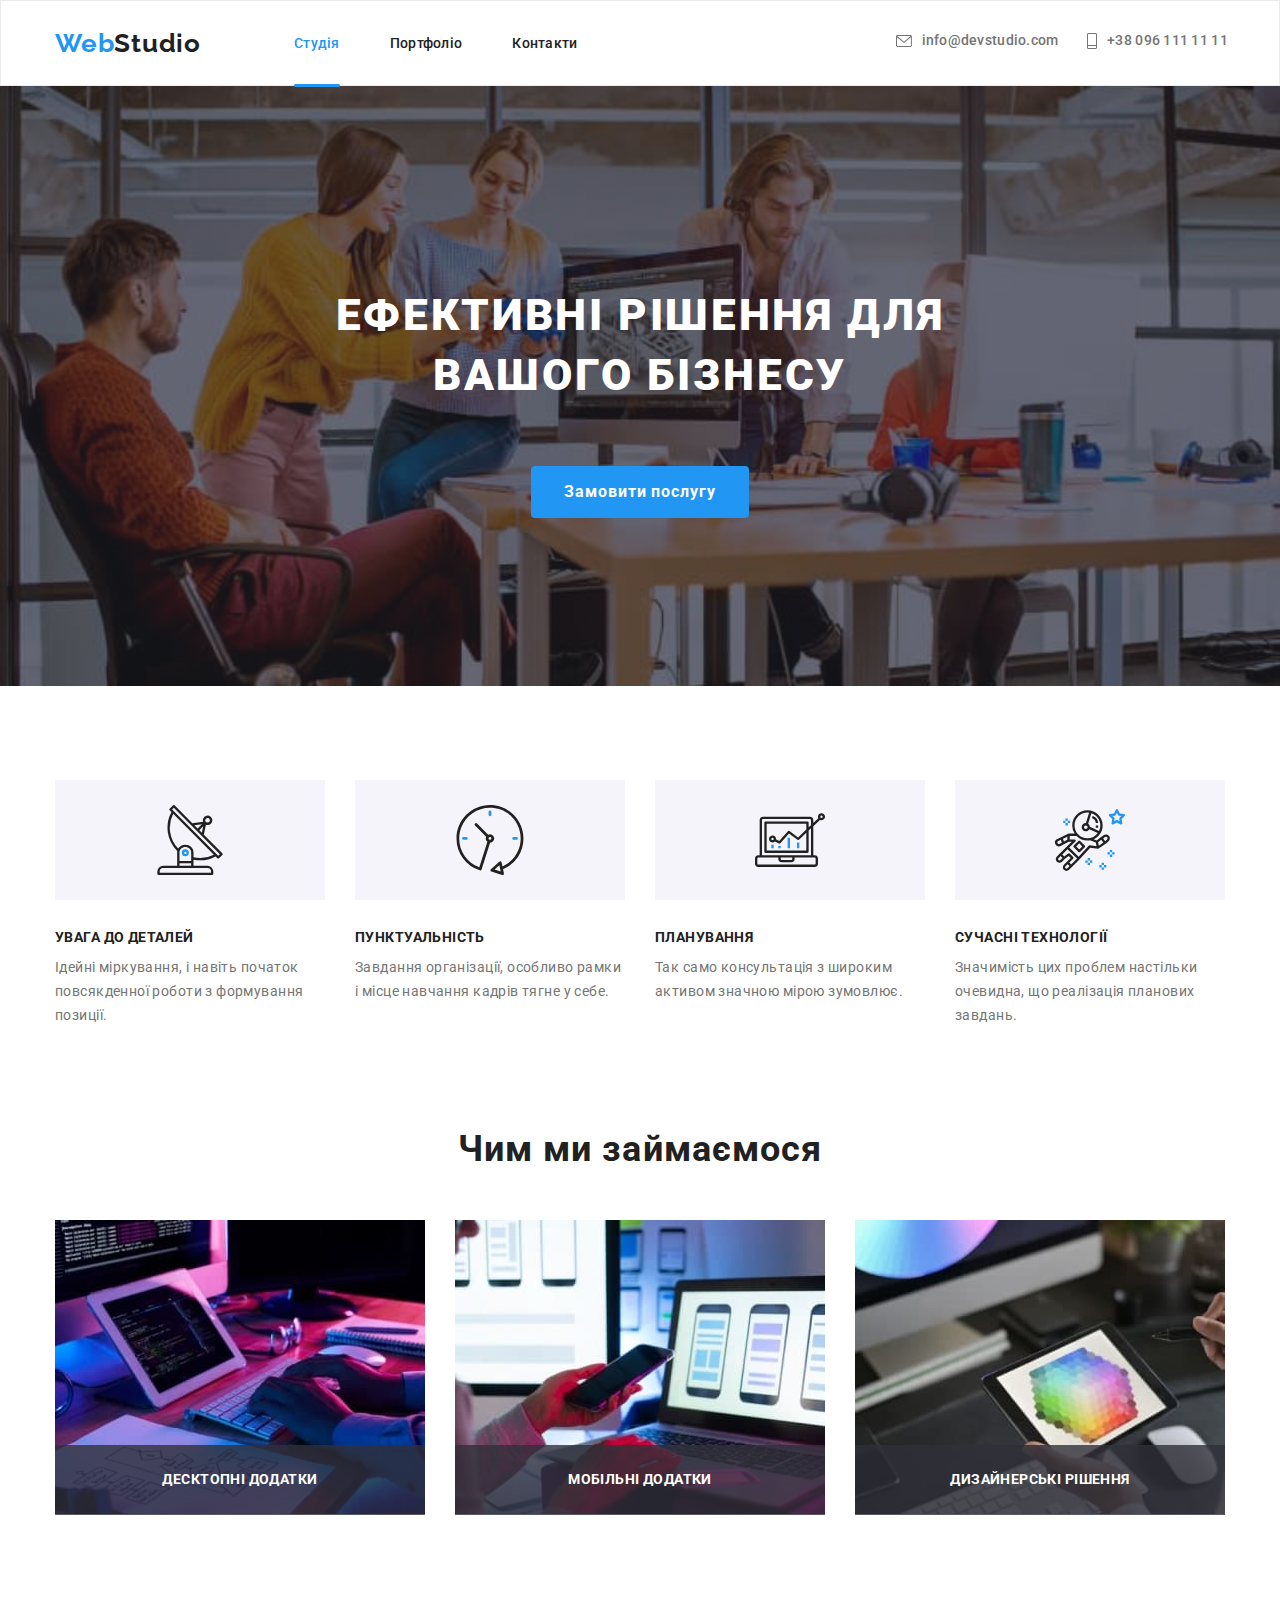
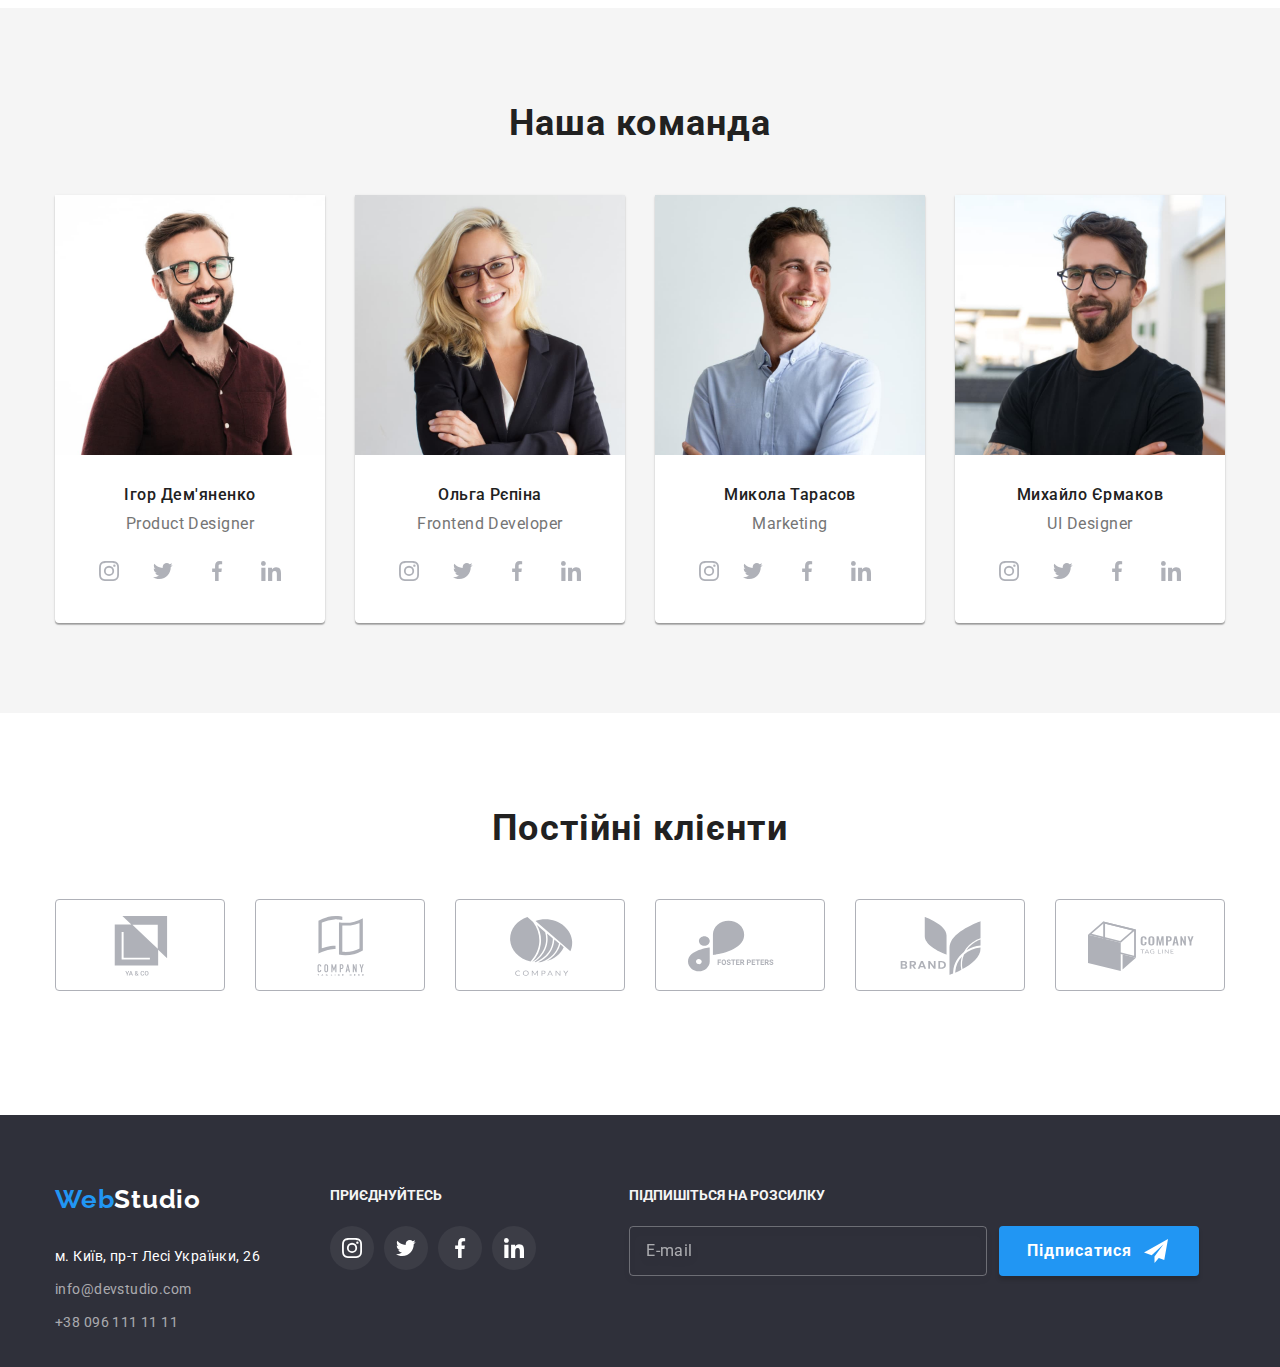
==== commit cdeadef4: "sadsa" ====
--- a/index.html
+++ b/index.html
@@ -198,144 +198,152 @@
               <img class="image-thumb" src="./images/img.jpg" alt="man" width="450" />
               <h3 class="name">Ігор Дем'яненко</h3>
               <p class="work-name">Product Designer</p>
-              <ul class="team-icons">
-                <li class="team__wraper">
-                  <a class="social-link" href="">
-                    <svg class="team-icon">
-                      <use href="./images/icons.svg#icon-instagram"></use>
-                    </svg>
-                  </a>
-                </li>
-                <li class="team__wraper">
-                  <a class="social-link" href="">
-                    <svg class="team-icon">
-                      <use href="./images/icons.svg#icon-twitter"></use>
-                    </svg>
-                  </a>
-                </li>
-                <li class="team__wraper">
-                  <a class="social-link" href="">
-                    <svg class="team-icon">
-                      <use href="./images/icons.svg#icon-facebook"></use>
-                    </svg>
-                  </a>
-                </li>
-                <li class="team__wraper">
-                  <a class="social-link" href="">
-                    <svg class="team-icon">
-                      <use href="./images/icons.svg#icon-linkedin"></use>
-                    </svg>
-                  </a>
-                </li>
-              </ul>
+              <div class="team-list__social">
+                <ul class="team-icons">
+                  <li class="team__wraper">
+                    <a class="team__link" href="">
+                      <svg class="team-icon">
+                        <use href="./images/icons.svg#icon-instagram"></use>
+                      </svg>
+                    </a>
+                  </li>
+                  <li class="team__wraper">
+                    <a class="team__link" href="">
+                      <svg class="team-icon">
+                        <use href="./images/icons.svg#icon-twitter"></use>
+                      </svg>
+                    </a>
+                  </li>
+                  <li class="team__wraper">
+                    <a class="team__link" href="">
+                      <svg class="team-icon">
+                        <use href="./images/icons.svg#icon-facebook"></use>
+                      </svg>
+                    </a>
+                  </li>
+                  <li class="team__wraper">
+                    <a class="team__link" href="">
+                      <svg class="team-icon">
+                        <use href="./images/icons.svg#icon-linkedin"></use>
+                      </svg>
+                    </a>
+                  </li>
+                </ul>
+              </div>
             </li>
             <!--team card 2-->
             <li class="team-list__item lst">
               <img class="image-thumb" src="./images/img1.jpg" alt="woman" width="450" />
               <h3 class="name">Ольга Рєпіна</h3>
               <p class="work-name">Frontend Developer</p>
-              <ul class="team-icons team-icons--command">
-                <li class="team__wraper">
-                  <a class="social-link" href="">
-                    <svg class="team-icon">
-                      <use href="./images/icons.svg#icon-instagram"></use>
-                    </svg>
-                  </a>
-                </li>
-                <li class="team__wraper">
-                  <a class="social-link" href="">
-                    <svg class="team-icon">
-                      <use href="./images/icons.svg#icon-twitter"></use>
-                    </svg>
-                  </a>
-                </li>
-                <li class="team__wraper">
-                  <a class="social-link" href="">
-                    <svg class="team-icon">
-                      <use href="./images/icons.svg#icon-facebook"></use>
-                    </svg>
-                  </a>
-                </li>
-                <li class="team__wraper">
-                  <a class="social-link" href="">
-                    <svg class="team-icon">
-                      <use href="./images/icons.svg#icon-linkedin"></use>
-                    </svg>
-                  </a>
-                </li>
-              </ul>
+              <div class="team-list__social">
+                <ul class="team-icons team-icons--command">
+                  <li class="team__wraper">
+                    <a class="team__link" href="">
+                      <svg class="team-icon">
+                        <use href="./images/icons.svg#icon-instagram"></use>
+                      </svg>
+                    </a>
+                  </li>
+                  <li class="team__wraper">
+                    <a class="team__link" href="">
+                      <svg class="team-icon">
+                        <use href="./images/icons.svg#icon-twitter"></use>
+                      </svg>
+                    </a>
+                  </li>
+                  <li class="team__wraper">
+                    <a class="team__link" href="">
+                      <svg class="team-icon">
+                        <use href="./images/icons.svg#icon-facebook"></use>
+                      </svg>
+                    </a>
+                  </li>
+                  <li class="team__wraper">
+                    <a class="team__link" href="">
+                      <svg class="team-icon">
+                        <use href="./images/icons.svg#icon-linkedin"></use>
+                      </svg>
+                    </a>
+                  </li>
+                </ul>
+              </div>
             </li>
             <!--team card 3-->
             <li class="team-list__item lst">
               <img class="image-thumb" src="./images/img2.jpg" alt="man1" width="450" />
               <h3 class="name">Микола Тарасов</h3>
               <p class="work-name">Marketing</p>
-              <ul class="team-icons team-icons--command">
-                <li class="team__wraper">
-                  <a class="social-link" href="">
-                    <svg class="team-icon">
-                      <use href="./images/icons.svg#icon-instagram"></use>
-                    </svg>
-                  </a>
-                </li>
-                <li class="team__wraper">
-                  <a class="social-link" href="">
-                    <svg class="team-icon">
-                      <use href="./images/icons.svg#icon-twitter"></use>
-                    </svg>
-                  </a>
-                </li>
-                <li class="team__wraper">
-                  <a class="social-link" href="">
-                    <svg class="team-icon">
-                      <use href="./images/icons.svg#icon-facebook"></use>
-                    </svg>
-                  </a>
-                </li>
-                <li class="team__wraper">
-                  <a class="social-link" href="">
-                    <svg class="team-icon">
-                      <use href="./images/icons.svg#icon-linkedin"></use>
-                    </svg>
-                  </a>
-                </li>
-              </ul>
+              <div class="team-list__social">
+                <ul class="team-icons team-icons--command">
+                  <li class="social__wraper">
+                    <a class="team__link" href="">
+                      <svg class="team-icon">
+                        <use href="./images/icons.svg#icon-instagram"></use>
+                      </svg>
+                    </a>
+                  </li>
+                  <li class="team__wraper">
+                    <a class="team__link" href="">
+                      <svg class="team-icon">
+                        <use href="./images/icons.svg#icon-twitter"></use>
+                      </svg>
+                    </a>
+                  </li>
+                  <li class="team__wraper">
+                    <a class="team__link" href="">
+                      <svg class="team-icon">
+                        <use href="./images/icons.svg#icon-facebook"></use>
+                      </svg>
+                    </a>
+                  </li>
+                  <li class="team__wraper">
+                    <a class="team__link" href="">
+                      <svg class="team-icon">
+                        <use href="./images/icons.svg#icon-linkedin"></use>
+                      </svg>
+                    </a>
+                  </li>
+                </ul>
+              </div>
             </li>
             <!--team card 4-->
             <li class="team-list__item lst">
               <img class="image-thumb" src="./images/img3.jpg" alt="man2" width="450" />
               <h3 class="name">Михайло Єрмаков</h3>
               <p class="work-name">UI Designer</p>
-              <ul class="team-icons team-icons--command">
-                <li class="team__wraper">
-                  <a class="social-link" href="">
-                    <svg class="team-icon">
-                      <use href="./images/icons.svg#icon-instagram"></use>
-                    </svg>
-                  </a>
-                </li>
-                <li class="team__wraper">
-                  <a class="social-link" href="">
-                    <svg class="team-icon">
-                      <use href="./images/icons.svg#icon-twitter"></use>
-                    </svg>
-                  </a>
-                </li>
-                <li class="team__wraper">
-                  <a class="social-link" href="">
-                    <svg class="team-icon">
-                      <use href="./images/icons.svg#icon-facebook"></use>
-                    </svg>
-                  </a>
-                </li>
-                <li class="team__wraper">
-                  <a class="social-link" href="">
-                    <svg class="team-icon">
-                      <use href="./images/icons.svg#icon-linkedin"></use>
-                    </svg>
-                  </a>
-                </li>
-              </ul>
+              <div class="team-list__social">
+                <ul class="team-icons team-icons--command">
+                  <li class="team__wraper">
+                    <a class="team__link" href="">
+                      <svg class="team-icon">
+                        <use href="./images/icons.svg#icon-instagram"></use>
+                      </svg>
+                    </a>
+                  </li>
+                  <li class="team__wraper">
+                    <a class="team__link" href="">
+                      <svg class="team-icon">
+                        <use href="./images/icons.svg#icon-twitter"></use>
+                      </svg>
+                    </a>
+                  </li>
+                  <li class="team__wraper">
+                    <a class="team__link" href="">
+                      <svg class="team-icon">
+                        <use href="./images/icons.svg#icon-facebook"></use>
+                      </svg>
+                    </a>
+                  </li>
+                  <li class="team__wraper">
+                    <a class="team__link" href="">
+                      <svg class="team-icon">
+                        <use href="./images/icons.svg#icon-linkedin"></use>
+                      </svg>
+                    </a>
+                  </li>
+                </ul>
+              </div>
             </li>
           </ul>
         </div>
@@ -430,29 +438,29 @@
             <div class="social-flex">
               <p class="social-flex__text">Приєднуйтесь</p>
               <ul class="team-icons team-icons--basement">
-                <li class="team__wraper footer__wraper">
-                  <a class="social-link footer-link" href="">
+                <li class="team__wraper">
+                  <a class="team__link" href="">
                     <svg class="team-icon footer-icon">
                       <use href="./images/icons.svg#icon-instagram"></use>
                     </svg>
                   </a>
                 </li>
-                <li class="team__wraper footer__wraper">
-                  <a class="social-link footer-link" href="">
+                <li class="team__wraper">
+                  <a class="team__link" href="">
                     <svg class="team-icon">
                       <use href="./images/icons.svg#icon-twitter"></use>
                     </svg>
                   </a>
                 </li>
-                <li class="team__wraper footer__wraper">
-                  <a class="social-link footer-link" href="">
+                <li class="team__wraper">
+                  <a class="team__link" href="">
                     <svg class="team-icon">
                       <use href="./images/icons.svg#icon-facebook"></use>
                     </svg>
                   </a>
                 </li>
-                <li class="team__wraper footer__wraper">
-                  <a class="social-link footer-link" href="">
+                <li class="team__wraper">
+                  <a class="team__link" href="">
                     <svg class="team-icon footer-icon">
                       <use href="./images/icons.svg#icon-linkedin"></use>
                     </svg>
@@ -495,43 +503,43 @@
         <form class="form">
           <p class="form__title">Залиште свої дані, ми вам передзвонимо</p>
           <div class="form__list">
-            <label class="form__list__label" for="name">Імя</label>
+            <label class="form__label" for="name">Імя</label>
             <p>
-              <input class="form__list__input" type="text" name="name" id="name" placeholder=" " />
-              <svg class="form__list__name-icon">
+              <input class="form__input" type="text" name="name" id="name" placeholder=" " />
+              <svg class="form__name-icon">
                 <use href="./images/icons.svg#icon-name"></use>
               </svg>
             </p>
-            <label class="form__list__label" for="tel">Телефон</label>
+            <label class="form__label" for="tel">Телефон</label>
             <p>
-              <input class="form__list__input" type="tel" name="tel" id="tel" placeholder=" " />
-              <svg class="form__list__phone-icon">
+              <input class="form__input" type="tel" name="tel" id="tel" placeholder=" " />
+              <svg class="form__phone-icon">
                 <use href="./images/icons.svg#icon-phone"></use>
               </svg>
             </p>
-            <label class="form__list__label" for="mail">Пошта</label>
+            <label class="form__label" for="mail">Пошта</label>
             <p>
-              <input class="form__list__input" type="email" name="mail" id="mail" placeholder=" " />
-              <svg class="form__list__mail-icon">
+              <input class="form__input" type="email" name="mail" id="mail" placeholder=" " />
+              <svg class="form__mail-icon">
                 <use href="./images/icons.svg#icon-mail"></use>
               </svg>
             </p>
-            <label class="form__list__comment-label" for="comment">Комментарій</label>
+            <label class="form__comment-label" for="comment">Комментарій</label>
             <p>
               <textarea
-                class="form__list__comment"
+                class="form__comment"
                 name="comment"
                 id="comment"
                 placeholder="Введіть текст"
               ></textarea>
             </p>
           </div>
-          <div class="form__policy">
-            <label class="form__policy__label" for="policy">
-              <input class="form__policy__checkbox" type="checkbox" name="policy" id="policy" />
-              <span class="form__policy__icon-check"></span>
+          <div class="policy">
+            <label class="policy__label" for="policy">
+              <input class="policy__checkbox" type="checkbox" name="policy" id="policy" />
+              <span class="policy__icon-check"></span>
               Погоджуюся з розсилкою та приймаю
-              <a class="form__policy__link" href="">Умови договору</a>
+              <a class="policy__link" href="">Умови договору</a>
             </label>
             <button class="button form__button" type="submit">Відправити</button>
           </div>
--- a/css/main.min.css
+++ b/css/main.min.css
@@ -1 +1 @@
-body{color:#212121;background-color:#fff;font-family:Roboto,sans-serif}img{display:block}h1,h2,h3,h4,h5,h6,p,ul{margin:0;padding:0}.container{margin-left:auto;margin-right:auto;padding-left:15px;padding-right:15px}@media screen and (min-width: 480px){.container{width:480px}}@media screen and (min-width: 768px){.container{width:768px}}@media screen and (min-width: 1200px){.container{width:1200px}}.lst{list-style:none}.link{text-decoration:none}.titles{font-size:28px;line-height:1.8;text-align:center;letter-spacing:.03em;margin-bottom:30px}@media screen and (min-width: 1200px){.titles{margin-bottom:50px;font-weight:700;font-size:36px;line-height:1.17}}.visually-hidden{position:absolute;width:1px;height:1px;margin:-1px;border:0;padding:0;white-space:nowrap;clip-path:inset(100%);clip:rect(0 0 0 0);overflow:hidden}.button{display:inline-block;min-width:200px;border-radius:4px;border:1px solid rgba(0,0,0,0);padding:10px 32px;font-family:"Roboto",sans-serif;font-weight:700;font-size:16px;line-height:1.88;align-items:center;text-align:center;letter-spacing:.06em;cursor:pointer;background-color:#2196f3;color:#fff;cursor:pointer;transition:color 250ms cubic-bezier(0.4, 0, 0.2, 1)}@media screen and (min-width: 480px){.button{margin-top:30px}}.button:hover,.button:focus{color:#2196f3;background-color:#fff}.header{border:1px solid #ececec;background-color:#fff}.header-navlogo{margin:auto}.nav-flex{display:flex;align-items:center}.logo{align-items:center;text-align:center;font-family:"Raleway";font-style:normal;font-weight:700;font-size:26px;line-height:1.9;letter-spacing:.03em;text-decoration:none}.logo-white{color:#fff}.logo-black{color:#212121}.logo-web{color:#2196f3}.site-nav{display:none}@media screen and (min-width: 768px){.site-nav{display:flex;margin-left:88px}}@media screen and (min-width: 1200px){.site-nav{display:flex;margin-left:93px}}.site-nav__item{position:relative;display:block;padding-top:32px;padding-bottom:32px;margin-right:50px}.site-nav__item:last-child{margin-right:0px}.site-nav__link{font-family:"Roboto";font-style:normal;font-weight:500;font-size:14px;line-height:1.14;letter-spacing:.02em;color:#212121;text-decoration:none;transition:color 250ms cubic-bezier(0.4, 0, 0.2, 1)}.site-nav__link:hover,.site-nav__link:focus{color:#2196f3}.site-nav__link--current{color:#2196f3;transition:color 250ms cubic-bezier(0.4, 0, 0.2, 1)}.site-nav__link--current::after{color:#2196f3;position:absolute;content:"";top:100%;width:100%;display:block;height:3px;background-color:#2196f3;border-radius:3px}.contact-list{display:none}@media screen and (min-width: 768px){.contact-list{display:block;padding-top:21px;padding-bottom:21px;margin-left:70px}}@media screen and (min-width: 1200px){.contact-list{padding-top:32px;padding-bottom:32px;display:flex;margin-left:318px;text-align:center}}.contact-list__item{margin-right:30px;width:161px}.contact-list__item:last-child{margin-right:0px}.contact-list__item1{width:142px}.contact-list__link{font-family:"Roboto";font-style:normal;font-weight:500;font-size:14px;line-height:1.14;letter-spacing:.02em;color:#757575;display:inline-flex;align-items:center;text-decoration:none}@media screen and (min-width: 768px){.contact-list__link{font-size:12px;line-height:1.14}}@media screen and (min-width: 1200px){.contact-list__link{font-size:14px}}.contact-list__icon{margin-right:10px;fill:currentColor;transition:color 250ms cubic-bezier(0.4, 0, 0.2, 1)}.contact-list__icon:hover,.contact-list__icon:focus,.contact-list__link:hover,.contact-list__link:focus{color:#2196f3}.mob-menu{width:100vw;height:100vh;position:fixed;background-color:#fff;top:0;right:0;padding:15px 10px 48px 40px;z-index:999}.mob-menu-list{margin-bottom:302px}.mob-menu-list__social{margin-top:60px;display:flex}.mob-menu-list__social #skobka{margin-left:10px;color:rgba(33,33,33,.2);transform:rotate(90deg)}.mob-menu-list__social-item:not(:last-child){margin-right:10px}.mob-menu-list__social .link{font-size:18px;line-height:22px;letter-spacing:.02em;color:#2196f3}.mob-menu-list__social .link:hover,.mob-menu-list__social .link:focus{color:#2196f3}.mob-menu-list__tel{font-size:34px;line-height:1.8;letter-spacing:.02em;color:#757575}.mob-menu-list__tel:hover,.mob-menu-list__tel:focus{color:#2196f3}.mob-menu-list__mail{font-size:24px;line-height:1.17;letter-spacing:.02em;color:#757575}.mob-menu-list__mail:hover,.mob-menu-list__mail:focus{color:#2196f3}.mob-menu-list__link{font-weight:500;font-size:40px;line-height:1.8;letter-spacing:.02em;color:#212121}.mob-menu-list__link:hover,.mob-menu-list__link:focus{color:#2196f3}.mob-menu-list__link--current{color:#2196f3}.menu-open{display:flex;align-items:center;justify-content:center;width:40px;height:40px;background-color:rgba(0,0,0,0);color:#212121;border:none;margin-left:auto;cursor:pointer}.menu-open:hover,.menu-open:focus{fill:#2196f3}@media screen and (min-width: 768px){.menu-open{display:none}}.menu-close{display:flex;align-items:center;justify-content:center;background-color:rgba(0,0,0,0);color:#212121;border:none;margin-left:auto;cursor:pointer}.menu-close:hover,.menu-close:focus{fill:#2196f3}.mob-menu.is-hidden{opacity:0;visibility:hidden;pointer-events:none}.hero{text-align:center;margin-left:auto;margin-right:auto;background-color:var(--hero-background-color);background-image:linear-gradient(to right, rgba(47, 48, 58, 0.4), rgba(47, 48, 58, 0.4)),url("/images/cap-mobile.jpg");background-repeat:no-repeat;background-size:cover;background-position:center;height:400px;padding-top:118px;padding-bottom:0px}@media screen and (min-device-pixel-ratio: 2),screen and (min-resolution: 192dpi),screen and (min-resolution: 2dppx){.hero{background-image:linear-gradient(to right, rgba(47, 48, 58, 0.4), rgba(47, 48, 58, 0.4)),url("/images/cap-mobile.jpg")}}@media screen and (min-width: 768px){.hero{background-image:linear-gradient(to right, rgba(47, 48, 58, 0.4), rgba(47, 48, 58, 0.4)),url("/images/cap-tablet.jpg")}}@media screen and (min-width: 768px)and (min-device-pixel-ratio: 2),screen and (min-width: 768px)and (min-resolution: 192dpi),screen and (min-width: 768px)and (min-resolution: 2dppx){.hero{background-image:linear-gradient(to right, rgba(47, 48, 58, 0.4), rgba(47, 48, 58, 0.4)),url("/images/cap-tablet2x.jpg")}}@media screen and (min-width: 1200px){.hero{background-image:linear-gradient(to right, rgba(47, 48, 58, 0.4), rgba(47, 48, 58, 0.4)),url("/images/cap-desktop.jpg")}}@media screen and (min-width: 1200px)and (min-device-pixel-ratio: 2),screen and (min-width: 1200px)and (min-resolution: 192dpi),screen and (min-width: 1200px)and (min-resolution: 2dppx){.hero{background-image:linear-gradient(to right, rgba(47, 48, 58, 0.4), rgba(47, 48, 58, 0.4)),url("/images/cap-desctop2x.jpg")}}@media screen and (min-width: 1200px){.hero{max-width:1600px;height:600px;padding-top:200px}}.hero__title{font-weight:900;font-size:26px;line-height:1.62;text-align:center;letter-spacing:.06em;text-transform:uppercase;color:#fff}@media screen and (min-width: 768px){.hero__title{line-height:1.61;width:360px;height:84px;margin-left:auto;margin-right:auto}}@media screen and (min-width: 1200px){.hero__title{margin-bottom:30px;width:696px;height:120px;font-weight:900;font-size:44px;line-height:1.36;color:#fff}}.section{padding-top:60px;padding-bottom:60px}@media screen and (min-width: 1200px){.section{padding-top:94px;padding-bottom:94px}}.features{display:block}@media screen and (min-width: 1200px){.features{display:flex}}@media screen and (min-width: 768px){.features{columns:2}}.features__bcg{display:flex;width:450px;height:120px;background-color:#f5f4fa;margin-bottom:30px;align-items:center;justify-content:center}@media screen and (min-width: 768px){.features__bcg{width:354px;height:120px}}@media screen and (min-width: 1200px){.features__bcg{display:flex;width:270px;height:120px}}.features__title{font-weight:700;font-size:14px;line-height:1.42;text-align:center;letter-spacing:.03em;text-transform:uppercase;color:#212121;margin-bottom:10px}@media screen and (min-width: 768px){.features__title{text-align:start}}@media screen and (min-width: 1200px){.features__title{line-height:1.14}}.features__text{width:450px;height:50px;font-size:14px;line-height:1.71;letter-spacing:.03em;color:#757575}@media screen and (min-width: 768px){.features__text{width:354px;height:48px}}@media screen and (min-width: 1200px){.features__text{max-width:270px;color:#757575}}.features__item:not(:last-child){margin-bottom:30px}@media screen and (min-width: 1200px){.features__item:not(:last-child){margin-right:30px}}.work-list{display:flex}.work-list__title{position:absolute;left:0;top:225px;width:370px;height:70px;background:rgba(47,48,58,.8);padding:27px;font-weight:700;font-size:14px;line-height:1.14;text-align:center;letter-spacing:.03em;text-transform:uppercase;color:#fff}.work-list__item:not(:last-child){margin-right:30px}.work-list__item{position:relative}.work-section{padding-bottom:94px}@media screen and (max-width: 1199px){.work-section{display:none}}.work-titles .lst{position:relative}.team{background-color:#f5f5f5;padding-top:60px;padding-bottom:60px}@media screen and (min-width: 1200px){.team{padding-top:94px}}.team-list{display:flex;flex-wrap:wrap;justify-content:center;align-items:center}@media screen and (min-width: 768px){.team-list{display:block;columns:2}}@media screen and (min-width: 1200px){.team-list{display:flex}}.team-list h3{padding-top:30px;font-family:"Roboto";font-style:normal;font-weight:500;font-size:16px;line-height:1.19;text-align:center;letter-spacing:.03em}.team-list p{margin-top:10px;margin-bottom:16px;font-family:"Roboto";font-style:normal;font-weight:400;font-size:16px;line-height:1.2;text-align:center;letter-spacing:.03em;color:#757575}.team-list__item{margin-bottom:30px}.team-list__item{width:450px;height:622px;box-shadow:0px 1px 3px rgba(0,0,0,.12),0px 1px 1px rgba(0,0,0,.14),0px 2px 1px rgba(0,0,0,.2);border-radius:0px 0px 4px 4px;background-color:#fff}@media screen and (min-width: 768px){.team-list__item{width:354px;height:536px}}@media screen and (min-width: 1200px){.team-list__item{width:270px;height:428px}}.team__wraper:not(:last-child){margin-right:10px}@media screen and (min-width: 1200px){.team-list__item:not(:last-child){margin-right:30px}}.team-icons{display:flex;justify-content:center;align-items:center;padding:0px 32px;margin-top:16px;list-style:none}@media screen and (min-width: 1200px){.team-icons--basement{margin:0;padding:0}}.team-icon{width:20px;height:20px;margin:12px;fill:currentColor}.social-link{width:44px;height:44px;display:block;border-radius:50%;color:#afb1b8;transition:background-color 250ms cubic-bezier(0.4, 0, 0.2, 1),color 250ms cubic-bezier(0.4, 0, 0.2, 1)}.social-link:hover,.social-link:focus{background-color:#2196f3;color:#fff}@media screen and (min-width: 768px){.image-thumb{width:354px;height:374px}}@media screen and (min-width: 1200px){.image-thumb{width:270px;height:260px}}@media screen and (min-width: 480px){.client-list{columns:2;display:block}}@media screen and (min-width: 768px){.client-list{display:flex;flex-wrap:wrap;justify-content:center}}@media screen and (min-width: 1200px){.client-list{display:flex;padding:0;margin:0;list-style:none}}.client-list__item:not(:last-child){margin-bottom:30px;margin-right:30px}@media screen and (max-width: 768px){.client-list__item:nth-child(3n+3){margin-right:0px}}.client-list__link{width:210px;height:92px;display:block;border:1px solid #afb1b8;border-radius:4px 4px 4px 4px;color:#afb1b8;background-color:#fff;transition:color 250ms cubic-bezier(0.4, 0, 0.2, 1);padding:16px 52px}@media screen and (min-width: 762px){.client-list__link{padding:16px 60px}}@media screen and (min-width: 1200px){.client-list__link{width:170px;height:92px;padding:16px 32px}}.client-list__link:hover,.client-list__link:focus{color:#2196f3;border-color:#2196f3}.client-list__icon{fill:currentColor}.footer{padding-top:60px;padding-bottom:60px;text-align:center;background-color:#2f303a}@media screen and (min-width: 1200px){.footer{height:252px;text-align:start}}.footer__icon{width:24px;height:24px;margin:12px;fill:currentColor}.footer-flex{margin:0;padding:0;list-style:none}@media screen and (min-width: 1200px){.footer-flex{display:flex}}.footer-icons{display:flex;padding:0;margin-top:0;list-style:none;justify-content:space-between;align-items:center}.footer-link{color:#fff;background-color:rgba(255,255,255,.062745098);transition:background-color 250ms cubic-bezier(0.4, 0, 0.2, 1),color 250ms cubic-bezier(0.4, 0, 0.2, 1)}.footer .subscribe-flex{margin-top:60px}@media screen and (min-width: 768px){.footer .subscribe-flex{width:450px;height:156px;margin:auto;margin-top:60px}}@media screen and (min-width: 1200px){.footer .subscribe-flex{margin:0;margin-left:93px}}.footer .subscribe-flex__submit-input{width:358px;height:50px;border:1px solid rgba(255,255,255,.3);filter:drop-shadow(0px 4px 4px rgba(0, 0, 0, 0.15));border-radius:4px;background-color:rgba(0,0,0,0);color:#fff;padding-left:16px;margin-bottom:20px}@media screen and (min-width: 1200px){.footer .subscribe-flex__submit-input{margin-bottom:0}}.footer .subscribe-flex__submit-input::placeholder{font-weight:400;font-size:16px;line-height:1.25;display:flex;align-items:center;letter-spacing:.03em;color:rgba(255,255,255,.6)}.footer .subscribe-flex__submit-button{display:inline-flex;align-items:center;border:none;border-radius:4px;background-color:#2196f3;box-shadow:0px 4px 4px rgba(0,0,0,.15);color:#fff;font-family:"Roboto";font-style:normal;font-weight:700;font-size:16px;line-height:1.87;letter-spacing:.06em;cursor:pointer;width:200px;height:50px;margin-left:12px;padding-left:28px;transition:250ms cubic-bezier(0.4, 0, 0.2, 1)}.footer .subscribe-flex__submit-button:hover,.footer .subscribe-flex__submit-button:focus{background-color:#188ce8;color:#fff}.adress-list{padding-top:20px}.adress-list__item:not(:last-child){margin-bottom:9px}.adress-list__link{text-decoration:none;font-family:"Roboto";font-style:normal;font-weight:400;font-size:14px;line-height:24px;letter-spacing:.03em;color:rgba(255,255,255,.6);transition:color 250ms cubic-bezier(0.4, 0, 0.2, 1)}.adress-list__link:hover,.adress-list__link:focus{color:#2196f3}.link1{text-decoration:none;font-family:"Roboto";font-style:normal;font-weight:400;font-size:14px;line-height:24px;letter-spacing:.03em;color:#fff}.social-flex{margin-top:60px}@media screen and (min-width: 768px){.social-flex{margin:0;margin-left:165px}}@media screen and (min-width: 1200px){.social-flex{height:80px;margin-left:70px}}.social-flex__text{padding:20px 0px 10px 0px;margin-bottom:20px;font-weight:700;font-size:14px;line-height:1.14px;text-transform:uppercase;color:#f5f5f5}@media screen and (min-width: 768px){.tablet-flex{display:flex;justify-content:center}}@media screen and (min-width: 1200px){.desktop-flex{display:inline-flex}}.backdrop{position:fixed;display:flex;align-items:center;justify-content:center;top:0;background-color:rgba(0,0,0,.2);width:100vw;height:100vh;transition:opacity 250ms cubic-bezier(0.4, 0, 0.2, 1),visibility 250ms cubic-bezier(0.4, 0, 0.2, 1)}.backdrop.is-hidden{opacity:0;visibility:hidden;pointer-events:none}@media screen and (min-width: 1200px){.backdrop{width:100%;height:100%}}.modal{position:relative;background-color:#fff;border-radius:4px;width:450px;min-height:609px;transform:scale(1);transition:transform 250ms cubic-bezier(0.4, 0, 0.2, 1)}@media screen and (min-width: 1200px){.modal{width:528px;height:581px}}.modal__close-btn{position:absolute;display:flex;align-items:center;justify-content:center;right:8px;top:8px;background-color:#fff;border-radius:50%;width:30px;height:30px;border:1px solid rgba(0,0,0,.2);cursor:pointer;transition:fill 250ms cubic-bezier(0.4, 0, 0.2, 1)}.modal__close-btn:hover,.modal__close-btn:focus{fill:#2196f3}.form{padding:40px;width:450px}.form__button{margin-top:30px;transition:color 250ms cubic-bezier(0.4, 0, 0.2, 1)}.form__button:hover,.form__button:focus{background-color:#188ce8;color:#fff}.form__title{font-weight:700;font-size:20px;line-height:1.15;text-align:center;letter-spacing:.03em}.form__list{margin-top:12px}.form__list__comment-label{margin-top:4px;font-weight:400;font-size:12px;line-height:1.17;letter-spacing:.01em;color:#757575}.form__list__comment{padding:12px 16px;margin-top:4px;width:370px;height:120px;border:1px solid rgba(33,33,33,.2);border-radius:4px;transition:color 250ms cubic-bezier(0.4, 0, 0.2, 1),border 250ms cubic-bezier(0.4, 0, 0.2, 1);font-weight:400;font-size:12px;line-height:1.67;letter-spacing:.01em;color:#757575;resize:none}@media screen and (min-width: 1200px){.form__list__comment{width:448px;height:120px}}.form__list__comment:hover,.form__list__comment:focus{outline:none;border-color:#2196f3}.form__list__label{margin-top:4px;font-weight:400;font-size:12px;line-height:1.17;letter-spacing:.01em;color:#757575}.form__list__input{position:relative;margin-bottom:10px;width:370px;height:40px;border:1px solid rgba(33,33,33,.2);border-radius:4px;padding-left:40px;cursor:pointer;transition:color 250ms cubic-bezier(0.4, 0, 0.2, 1),border 250ms cubic-bezier(0.4, 0, 0.2, 1)}@media screen and (min-width: 1200px){.form__list__input{width:448px;height:40px}}.form__list__input:hover,.form__list__input:focus{outline:none;border-color:#2196f3}.form__list__name-icon{margin-left:5px;position:absolute;top:126px;left:50px;width:18px;height:18px;transition:fill 250ms cubic-bezier(0.4, 0, 0.2, 1)}.form__list__phone-icon{margin-left:5px;position:absolute;left:50px;top:195px;width:18px;height:18px;transition:fill 250ms cubic-bezier(0.4, 0, 0.2, 1)}.form__list__mail-icon{margin-left:5px;position:absolute;left:50px;top:265px;width:18px;height:18px;transition:fill 250ms cubic-bezier(0.4, 0, 0.2, 1)}.form__list__input:hover~.form__list__name-icon,.form__list__input:focus~.form__list__name-icon,.form__list__input:hover~.form__list__phone-icon,.form__list__input:focus~.form__list__phone-icon,.form__list__input:hover~.form__list__mail-icon,.form__list__input:focus~.form__list__mail-icon{fill:#2196f3}.form__policy{text-align:center;margin-top:20px;justify-content:flex-start}.form__policy__checkbox:checked+.form__policy__icon-check{background-image:url(../images/check.svg);background-position:center;background-repeat:no-repeat;background-color:#2196f3;background-origin:border-box;border-color:#2196f3;color:#fff}.form__policy__link{margin-left:4px;color:#2196f3;transition:250ms cubic-bezier(0.4, 0, 0.2, 1)}.form__policy__link:hover,.form__policy__link:focus{color:#212121}.form__policy__label{display:flex;height:14px;font-size:12px;font-weight:400;line-height:1.71;letter-spacing:.03em;color:#757575}@media screen and (min-width: 1200px){.form__policy__label{justify-content:center;width:400px}}.form__policy__checkbox{appearance:none;font-weight:400;font-size:14px;line-height:1.71;letter-spacing:.03em;color:#757575}.form__policy__icon-check{position:relative;top:2px;display:inline-block;width:16px;height:15px;border:2px solid #212121;border-radius:2px;margin-right:7px}textarea::placeholder{opacity:.4}.buttons-list{display:flex;flex-wrap:wrap;justify-content:flex-start;margin-bottom:40px}@media screen and (min-width: 768px){.buttons-list{display:flex;justify-content:center;margin-bottom:30px}}@media screen and (min-width: 1200px){.buttons-list{display:flex;justify-content:center;margin-bottom:50px}}.buttons-list__btns{display:inline-block;min-width:73px;border-radius:4px;border:1px solid rgba(0,0,0,0);padding:6px 22px;font-family:"Roboto";font-style:normal;font-weight:500;font-size:16px;line-height:1.62;text-align:center;letter-spacing:.03em;cursor:pointer;transition:color 250ms cubic-bezier(0.4, 0, 0.2, 1),box-shadow 250ms cubic-bezier(0.4, 0, 0.2, 1)}.buttons-list__btns:hover,.buttons-list__btns:focus{filter:drop-shadow(0px 4px 4px rgba(0, 0, 0, 0.25));background-color:#2196f3;color:#fff}.buttons-list__item{align-items:center}@media screen and (min-width: 768px){.buttons-list__item:not(:last-child){margin-right:30px}}@media screen and (min-width: 1200px){.buttons-list__item:not(:last-child){margin-right:8px}}.buttons-list__item:not(:last-child){margin-right:8px;margin-bottom:15px}.projects{align-items:center}@media screen and (min-width: 1200px){.projects{align-items:center;display:flex;flex-wrap:wrap;height:1360px}}@media screen and (min-width: 768px){.projects{align-items:center;display:flex;flex-wrap:wrap}}@media screen and (min-width: 768px){.projects__item:not(:last-child){margin-right:30px}.projects__item:nth-child(2n+2){margin-right:0px}}@media screen and (min-width: 1200px){.projects__item:not(:last-child){margin-right:30px}.projects__item:nth-child(3n+3){margin-right:0px}}.projects__item:hover .projects-overlay{transform:translateY(0)}.projects-border{border:1px solid #eee;border-top:rgba(0,0,0,0);padding:20px 24px}@media screen and (min-width: 768px){.projects-border{width:354px;height:146px}}.projects-border__title{font-family:"Roboto";font-style:normal;font-weight:700;font-size:18px;line-height:2;letter-spacing:.06em}.projects-border__text{margin-top:5px;font-family:"Roboto";font-style:normal;font-weight:400;font-size:16px;line-height:1.88;letter-spacing:.03em;color:#757575}.projects-a{position:relative;overflow:hidden}.projects-overlay{position:absolute;width:100%;height:100%;top:0;left:0;background-color:#2196f3;transform:translateY(100%);transition:transform 250ms cubic-bezier(0.4, 0, 0.2, 1)}.projects-overlay__text{position:absolute;top:0;left:0;font-weight:400;font-size:18px;line-height:28px;letter-spacing:.03em;color:#fff;padding:63px 24px}@media screen and (min-width: 1200px){.projects-overlay__text{width:322px;height:168px}}.projects__item:not(:last-child){margin-bottom:30px}.projects__item{margin-bottom:30px;transition:color 250ms cubic-bezier(0.4, 0, 0.2, 1),box-shadow 250ms cubic-bezier(0.4, 0, 0.2, 1)}@media screen and (min-width: 1200px){.projects__item:nth-child(3n+3){margin-right:0px}}.projects__item:hover,.projects-overlay:focus{transform:translateY(0)}.projects__item:hover,.projects__item:focus{box-shadow:0px 3px 1px rgba(0,0,0,.1),0px 1px 2px rgba(0,0,0,.08),0px 2px 2px rgba(0,0,0,.12)}@media screen and (min-width: 768px){.image-thumb-portfolio{width:354px;height:294px}}/*# sourceMappingURL=main.min.css.map */+body{color:#212121;background-color:#fff;font-family:Roboto,sans-serif}img{display:block}h1,h2,h3,h4,h5,h6,p,ul{margin:0;padding:0}.container{margin-left:auto;margin-right:auto;padding-left:15px;padding-right:15px}@media screen and (min-width: 320px){.container{width:320px}}@media screen and (min-width: 480px){.container{width:480px}}@media screen and (min-width: 768px){.container{width:768px}}@media screen and (min-width: 1200px){.container{width:1200px}}.lst{list-style:none}.link{text-decoration:none}.titles{font-size:28px;line-height:1.8;text-align:center;letter-spacing:.03em;margin-bottom:30px}@media screen and (min-width: 1200px){.titles{margin-bottom:50px;font-weight:700;font-size:36px;line-height:1.17}}.visually-hidden{position:absolute;width:1px;height:1px;margin:-1px;border:0;padding:0;white-space:nowrap;clip-path:inset(100%);clip:rect(0 0 0 0);overflow:hidden}.button{display:inline-block;min-width:200px;border-radius:4px;border:1px solid rgba(0,0,0,0);padding:10px 32px;font-family:"Roboto",sans-serif;font-weight:700;font-size:16px;line-height:1.88;align-items:center;text-align:center;letter-spacing:.06em;cursor:pointer;background-color:#2196f3;color:#fff;cursor:pointer;transition:color 250ms cubic-bezier(0.4, 0, 0.2, 1)}@media screen and (min-width: 480px){.button{margin-top:30px}}.button:hover,.button:focus{color:#2196f3;background-color:#fff}.header{border:1px solid #ececec;background-color:#fff}.header-navlogo{margin:auto}.nav-flex{display:flex;align-items:center}.logo{align-items:center;text-align:center;font-family:"Raleway";font-style:normal;font-weight:700;font-size:26px;line-height:1.9;letter-spacing:.03em;text-decoration:none}.logo-white{color:#fff}.logo-black{color:#212121}.logo-web{color:#2196f3}.site-nav{display:none}@media screen and (min-width: 768px){.site-nav{display:flex;margin-left:88px}}@media screen and (min-width: 1200px){.site-nav{display:flex;margin-left:93px}}.site-nav__item{position:relative;display:block;padding-top:32px;padding-bottom:32px;margin-right:50px}.site-nav__item:last-child{margin-right:0px}.site-nav__link{font-family:"Roboto";font-style:normal;font-weight:500;font-size:14px;line-height:1.14;letter-spacing:.02em;color:#212121;text-decoration:none;transition:color 250ms cubic-bezier(0.4, 0, 0.2, 1)}.site-nav__link:hover,.site-nav__link:focus{color:#2196f3}.site-nav__link--current{color:#2196f3;transition:color 250ms cubic-bezier(0.4, 0, 0.2, 1)}.site-nav__link--current::after{color:#2196f3;position:absolute;content:"";top:100%;width:100%;display:block;height:3px;background-color:#2196f3;border-radius:3px}.contact-list{display:none}@media screen and (min-width: 768px){.contact-list{display:block;padding-top:21px;padding-bottom:21px;margin-left:70px}}@media screen and (min-width: 1200px){.contact-list{padding-top:32px;padding-bottom:32px;display:flex;margin-left:318px;text-align:center}}.contact-list__item{margin-right:30px;width:161px}.contact-list__item:last-child{margin-right:0px}.contact-list__item1{width:142px}@media screen and (min-width: 768px){.contact-list__item1{margin-top:10px}}@media screen and (min-width: 1200px){.contact-list__item1{margin-top:0px}}.contact-list__link{font-family:"Roboto";font-style:normal;font-weight:500;font-size:14px;line-height:1.14;letter-spacing:.02em;color:#757575;display:inline-flex;align-items:center;text-decoration:none}@media screen and (min-width: 768px){.contact-list__link{font-size:12px;line-height:1.14}}@media screen and (min-width: 1200px){.contact-list__link{font-size:14px}}.contact-list__icon{margin-right:10px;fill:currentColor;transition:color 250ms cubic-bezier(0.4, 0, 0.2, 1)}.contact-list__icon:hover,.contact-list__icon:focus,.contact-list__link:hover,.contact-list__link:focus{color:#2196f3}.mob-menu{width:100vw;height:100vh;position:fixed;background-color:#fff;top:0;right:0;padding:15px 10px 48px 40px;z-index:999}.mob-menu-list{margin-bottom:302px}.mob-menu-list__social{margin-top:60px;display:flex}.mob-menu-list__social #skobka{margin-left:10px;color:rgba(33,33,33,.2);transform:rotate(90deg)}.mob-menu-list__social-item:not(:last-child){margin-right:10px}.mob-menu-list__social .link{font-size:18px;line-height:22px;letter-spacing:.02em;color:#2196f3}.mob-menu-list__social .link:hover,.mob-menu-list__social .link:focus{color:#2196f3}.mob-menu-list__tel{font-size:34px;line-height:1.8;letter-spacing:.02em;color:#757575}.mob-menu-list__tel:hover,.mob-menu-list__tel:focus{color:#2196f3}.mob-menu-list__mail{font-size:24px;line-height:1.17;letter-spacing:.02em;color:#757575}.mob-menu-list__mail:hover,.mob-menu-list__mail:focus{color:#2196f3}.mob-menu-list__link{font-weight:500;font-size:40px;line-height:1.8;letter-spacing:.02em;color:#212121}.mob-menu-list__link:hover,.mob-menu-list__link:focus{color:#2196f3}.mob-menu-list__link--current{color:#2196f3}.menu-open{display:flex;align-items:center;justify-content:center;width:40px;height:40px;background-color:rgba(0,0,0,0);color:#212121;border:none;margin-left:auto;cursor:pointer}.menu-open:hover,.menu-open:focus{fill:#2196f3}@media screen and (min-width: 768px){.menu-open{display:none}}.menu-close{display:flex;align-items:center;justify-content:center;background-color:rgba(0,0,0,0);color:#212121;border:none;margin-left:auto;cursor:pointer}.menu-close:hover,.menu-close:focus{fill:#2196f3}.mob-menu.is-hidden{opacity:0;visibility:hidden;pointer-events:none}.hero{text-align:center;margin-left:auto;margin-right:auto;background-color:var(--hero-background-color);background-image:linear-gradient(to right, rgba(47, 48, 58, 0.4), rgba(47, 48, 58, 0.4)),url("/images/cap-mobile.jpg");background-repeat:no-repeat;background-size:cover;background-position:center;height:400px;padding-top:118px;padding-bottom:0px}@media screen and (min-device-pixel-ratio: 2),screen and (min-resolution: 192dpi),screen and (min-resolution: 2dppx){.hero{background-image:linear-gradient(to right, rgba(47, 48, 58, 0.4), rgba(47, 48, 58, 0.4)),url("/images/cap-mobile.jpg")}}@media screen and (min-width: 768px){.hero{background-image:linear-gradient(to right, rgba(47, 48, 58, 0.4), rgba(47, 48, 58, 0.4)),url("/images/cap-tablet.jpg")}}@media screen and (min-width: 768px)and (min-device-pixel-ratio: 2),screen and (min-width: 768px)and (min-resolution: 192dpi),screen and (min-width: 768px)and (min-resolution: 2dppx){.hero{background-image:linear-gradient(to right, rgba(47, 48, 58, 0.4), rgba(47, 48, 58, 0.4)),url("/images/cap-tablet2x.jpg")}}@media screen and (min-width: 1200px){.hero{background-image:linear-gradient(to right, rgba(47, 48, 58, 0.4), rgba(47, 48, 58, 0.4)),url("/images/cap-desktop.jpg")}}@media screen and (min-width: 1200px)and (min-device-pixel-ratio: 2),screen and (min-width: 1200px)and (min-resolution: 192dpi),screen and (min-width: 1200px)and (min-resolution: 2dppx){.hero{background-image:linear-gradient(to right, rgba(47, 48, 58, 0.4), rgba(47, 48, 58, 0.4)),url("/images/cap-desctop2x.jpg")}}@media screen and (min-width: 1200px){.hero{max-width:1600px;height:600px;padding-top:200px}}.hero__title{font-weight:900;font-size:26px;line-height:1.62;text-align:center;letter-spacing:.06em;text-transform:uppercase;color:#fff}@media screen and (min-width: 768px){.hero__title{line-height:1.61;width:360px;height:84px;margin-left:auto;margin-right:auto}}@media screen and (min-width: 1200px){.hero__title{margin-bottom:30px;width:696px;height:120px;font-weight:900;font-size:44px;line-height:1.36;color:#fff}}.section{padding-top:60px;padding-bottom:60px}@media screen and (min-width: 1200px){.section{padding-top:94px;padding-bottom:94px}}.features{display:block}@media screen and (min-width: 1200px){.features{display:flex}}@media screen and (min-width: 768px){.features{columns:2}}.features__bcg{display:flex;width:450px;height:120px;background-color:#f5f4fa;margin-bottom:30px;align-items:center;justify-content:center}@media screen and (min-width: 768px){.features__bcg{width:354px;height:120px}}@media screen and (min-width: 1200px){.features__bcg{display:flex;width:270px;height:120px}}.features__title{font-weight:700;font-size:14px;line-height:1.42;text-align:center;letter-spacing:.03em;text-transform:uppercase;color:#212121;margin-bottom:10px}@media screen and (min-width: 768px){.features__title{text-align:start}}@media screen and (min-width: 1200px){.features__title{line-height:1.14}}.features__text{width:450px;height:50px;font-size:14px;line-height:1.71;letter-spacing:.03em;color:#757575}@media screen and (min-width: 768px){.features__text{width:354px;height:48px}}@media screen and (min-width: 1200px){.features__text{max-width:270px;color:#757575}}.features__item:not(:last-child){margin-bottom:30px}@media screen and (min-width: 1200px){.features__item:not(:last-child){margin-right:30px}}.work-list{display:flex}.work-list__title{position:absolute;left:0;top:225px;width:370px;height:70px;background:rgba(47,48,58,.8);padding:27px;font-weight:700;font-size:14px;line-height:1.14;text-align:center;letter-spacing:.03em;text-transform:uppercase;color:#fff}.work-list__item:not(:last-child){margin-right:30px}.work-list__item{position:relative}.work-section{padding-bottom:94px}@media screen and (max-width: 1199px){.work-section{display:none}}.work-titles .lst{position:relative}.team{background-color:#f5f5f5;padding-top:60px;padding-bottom:60px}@media screen and (min-width: 1200px){.team{padding-top:94px}}.team-list{display:flex;flex-wrap:wrap;justify-content:center;align-items:center}@media screen and (max-width: 480px){.team-list__social{width:206px;height:44px;margin:auto;padding-top:16px}}@media screen and (min-width: 768px){.team-list__social{width:206px;height:44px;margin:auto}}@media screen and (min-width: 1200px){.team-list__social{width:206px;height:44px;margin:auto}}@media screen and (min-width: 768px){.team-list{display:block;columns:2}}@media screen and (min-width: 1200px){.team-list{display:flex}}.team-list h3{padding-top:30px;font-family:"Roboto";font-style:normal;font-weight:500;font-size:16px;line-height:1.19;text-align:center;letter-spacing:.03em}.team-list p{margin-top:10px;margin-bottom:16px;font-family:"Roboto";font-style:normal;font-weight:400;font-size:16px;line-height:1.2;text-align:center;letter-spacing:.03em;color:#757575}.team-list__item{margin-bottom:30px}.team-list__item{width:450px;height:622px;box-shadow:0px 1px 3px rgba(0,0,0,.12),0px 1px 1px rgba(0,0,0,.14),0px 2px 1px rgba(0,0,0,.2);border-radius:0px 0px 4px 4px;background-color:#fff}@media screen and (min-width: 768px){.team-list__item{width:354px;height:536px}}@media screen and (min-width: 1200px){.team-list__item{width:270px;height:428px}}.team__wraper:not(:last-child){margin-right:10px}@media screen and (min-width: 1200px){.team-list__item:not(:last-child){margin-right:30px}}.team-icons{display:flex;list-style-type:none;width:206px;height:44px;margin:auto}.team-icons--basement .team__link{color:#fff;background-color:rgba(255,255,255,.062745098);transition:background-color 250ms cubic-bezier(0.4, 0, 0.2, 1),color 250ms cubic-bezier(0.4, 0, 0.2, 1)}.team-icon{width:20px;height:20px;margin:12px;fill:currentColor}.social-link{width:44px;height:44px;display:block;border-radius:50%;color:#afb1b8;transition:background-color 250ms cubic-bezier(0.4, 0, 0.2, 1),color 250ms cubic-bezier(0.4, 0, 0.2, 1)}.social-link:hover,.social-link:focus{background-color:#2196f3;color:#fff}@media screen and (min-width: 768px){.image-thumb{width:354px;height:374px}}@media screen and (min-width: 1200px){.image-thumb{width:270px;height:260px}}.team__link{width:44px;height:44px;display:block;border-radius:50%;color:#afb1b8;transition:background-color 250ms cubic-bezier(0.4, 0, 0.2, 1),color 250ms cubic-bezier(0.4, 0, 0.2, 1)}.team__link:hover,.team__link:focus{background-color:#2196f3;color:#fff}@media screen and (min-width: 480px){.client-list{columns:2;display:block}}@media screen and (min-width: 768px){.client-list{display:flex;flex-wrap:wrap;justify-content:center}}@media screen and (min-width: 1200px){.client-list{display:flex;padding:0;margin:0;list-style:none}}.client-list__item:not(:last-child){margin-bottom:30px;margin-right:30px}@media screen and (max-width: 768px){.client-list__item:nth-child(3n+3){margin-right:0px}}.client-list__link{width:210px;height:92px;display:block;border:1px solid #afb1b8;border-radius:4px 4px 4px 4px;color:#afb1b8;background-color:#fff;transition:color 250ms cubic-bezier(0.4, 0, 0.2, 1);padding:16px 52px}@media screen and (min-width: 762px){.client-list__link{padding:16px 60px}}@media screen and (min-width: 1200px){.client-list__link{width:170px;height:92px;padding:16px 32px}}.client-list__link:hover,.client-list__link:focus{color:#2196f3;border-color:#2196f3}.client-list__icon{fill:currentColor}.footer{padding-top:60px;padding-bottom:60px;text-align:center;background-color:#2f303a}@media screen and (min-width: 1200px){.footer{height:252px;text-align:start}}.footer__icon{width:24px;height:24px;margin:12px;fill:currentColor}.footer-flex{margin:0;padding:0;list-style:none}@media screen and (min-width: 1200px){.footer-flex{display:flex}}.footer-icons{display:flex;padding:0;margin-top:0;list-style:none;justify-content:space-between;align-items:center}.footer-link{color:#fff;background-color:rgba(255,255,255,.062745098);transition:background-color 250ms cubic-bezier(0.4, 0, 0.2, 1),color 250ms cubic-bezier(0.4, 0, 0.2, 1)}.footer .subscribe-flex{margin-top:60px}@media screen and (min-width: 768px){.footer .subscribe-flex{width:450px;height:156px;margin:auto;margin-top:60px}}@media screen and (min-width: 1200px){.footer .subscribe-flex{margin:0;margin-left:93px}}.footer .subscribe-flex__submit-input{width:358px;height:50px;border:1px solid rgba(255,255,255,.3);filter:drop-shadow(0px 4px 4px rgba(0, 0, 0, 0.15));border-radius:4px;background-color:rgba(0,0,0,0);color:#fff;padding-left:16px;margin-bottom:20px}@media screen and (min-width: 1200px){.footer .subscribe-flex__submit-input{margin-bottom:0}}.footer .subscribe-flex__submit-input::placeholder{font-weight:400;font-size:16px;line-height:1.25;display:flex;align-items:center;letter-spacing:.03em;color:rgba(255,255,255,.6)}.footer .subscribe-flex__submit-button{display:inline-flex;align-items:center;border:none;border-radius:4px;background-color:#2196f3;box-shadow:0px 4px 4px rgba(0,0,0,.15);color:#fff;font-family:"Roboto";font-style:normal;font-weight:700;font-size:16px;line-height:1.87;letter-spacing:.06em;cursor:pointer;width:200px;height:50px;margin-left:12px;padding-left:28px;transition:250ms cubic-bezier(0.4, 0, 0.2, 1)}.footer .subscribe-flex__submit-button:hover,.footer .subscribe-flex__submit-button:focus{background-color:#188ce8;color:#fff}.adress-list{padding-top:20px}.adress-list__item:not(:last-child){margin-bottom:9px}.adress-list__link{text-decoration:none;font-family:"Roboto";font-style:normal;font-weight:400;font-size:14px;line-height:24px;letter-spacing:.03em;color:rgba(255,255,255,.6);transition:color 250ms cubic-bezier(0.4, 0, 0.2, 1)}.adress-list__link:hover,.adress-list__link:focus{color:#2196f3}.link1{text-decoration:none;font-family:"Roboto";font-style:normal;font-weight:400;font-size:14px;line-height:24px;letter-spacing:.03em;color:#fff}.social-flex{margin-top:60px}@media screen and (min-width: 768px){.social-flex{margin:0;margin-left:165px}}@media screen and (min-width: 1200px){.social-flex{height:80px;margin-left:70px}}.social-flex__text{padding:20px 0px 10px 0px;margin-bottom:20px;font-weight:700;font-size:14px;line-height:1.14px;text-transform:uppercase;color:#f5f5f5}@media screen and (min-width: 768px){.tablet-flex{display:flex;justify-content:center}}@media screen and (min-width: 1200px){.desktop-flex{display:inline-flex}}.backdrop{position:fixed;display:flex;align-items:center;justify-content:center;top:0;background-color:rgba(0,0,0,.2);width:100vw;height:100vh;transition:opacity 250ms cubic-bezier(0.4, 0, 0.2, 1),visibility 250ms cubic-bezier(0.4, 0, 0.2, 1)}.backdrop.is-hidden{opacity:0;visibility:hidden;pointer-events:none}@media screen and (min-width: 1200px){.backdrop{width:100%;height:100%}}.modal{position:relative;background-color:#fff;border-radius:4px;width:450px;min-height:609px;transform:scale(1);transition:transform 250ms cubic-bezier(0.4, 0, 0.2, 1)}@media screen and (min-width: 1200px){.modal{width:528px;height:581px}}.modal__close-btn{position:absolute;display:flex;align-items:center;justify-content:center;right:8px;top:8px;background-color:#fff;border-radius:50%;width:30px;height:30px;border:1px solid rgba(0,0,0,.2);cursor:pointer;transition:fill 250ms cubic-bezier(0.4, 0, 0.2, 1)}.modal__close-btn:hover,.modal__close-btn:focus{fill:#2196f3}.form{padding:40px;width:450px}.form__comment-label{margin-top:4px;font-weight:400;font-size:12px;line-height:1.17;letter-spacing:.01em;color:#757575}.form__comment{padding:12px 16px;margin-top:4px;width:370px;height:120px;border:1px solid rgba(33,33,33,.2);border-radius:4px;transition:color 250ms cubic-bezier(0.4, 0, 0.2, 1),border 250ms cubic-bezier(0.4, 0, 0.2, 1);font-weight:400;font-size:12px;line-height:1.67;letter-spacing:.01em;color:#757575;resize:none}@media screen and (min-width: 1200px){.form__comment{width:448px;height:120px}}.form__comment:hover,.form__comment:focus{outline:none;border-color:#2196f3}.form__label{margin-top:4px;font-weight:400;font-size:12px;line-height:1.17;letter-spacing:.01em;color:#757575}.form__input{position:relative;margin-bottom:10px;width:370px;height:40px;border:1px solid rgba(33,33,33,.2);border-radius:4px;padding-left:40px;cursor:pointer;transition:color 250ms cubic-bezier(0.4, 0, 0.2, 1),border 250ms cubic-bezier(0.4, 0, 0.2, 1)}@media screen and (min-width: 1200px){.form__input{width:448px;height:40px}}.form__input:hover,.form__input:focus{outline:none;border-color:#2196f3}.form__name-icon{margin-left:5px;position:absolute;top:126px;left:50px;width:18px;height:18px;transition:fill 250ms cubic-bezier(0.4, 0, 0.2, 1)}.form__phone-icon{margin-left:5px;position:absolute;left:50px;top:195px;width:18px;height:18px;transition:fill 250ms cubic-bezier(0.4, 0, 0.2, 1)}.form__mail-icon{margin-left:5px;position:absolute;left:50px;top:265px;width:18px;height:18px;transition:fill 250ms cubic-bezier(0.4, 0, 0.2, 1)}.form__input:hover~.form__name-icon,.form__input:focus~.form__name-icon,.form__input:hover~.form__phone-icon,.form__input:focus~.form__phone-icon,.form__input:hover~.form__mail-icon,.form__input:focus~.form__mail-icon{fill:#2196f3}.form__button{margin-top:30px;transition:color 250ms cubic-bezier(0.4, 0, 0.2, 1)}.form__button:hover,.form__button:focus{background-color:#188ce8;color:#fff}.form__title{font-weight:700;font-size:20px;line-height:1.15;text-align:center;letter-spacing:.03em}.form__list{margin-top:12px}.policy{text-align:center;margin-top:20px}@media screen and (min-width: 1200px){.policy{align-items:center}}.policy__checkbox:checked+.policy__icon-check{background-image:url(../images/check.svg);background-position:center;background-repeat:no-repeat;background-color:#2196f3;background-origin:border-box;border-color:#2196f3;color:#fff}.policy__link{margin-left:4px;color:#2196f3;transition:250ms cubic-bezier(0.4, 0, 0.2, 1)}.policy__link:hover,.policy__link:focus{color:#212121}.policy__label{display:flex;height:14px;font-size:12px;font-weight:400;line-height:1.71;letter-spacing:.03em;color:#757575}.policy__checkbox{appearance:none;font-weight:400;font-size:14px;line-height:1.71;letter-spacing:.03em;align-items:center;color:#757575}.policy__icon-check{position:relative;top:2px;display:inline-block;width:16px;height:15px;border:2px solid #212121;border-radius:2px;margin-right:7px}textarea::placeholder{opacity:.4}.buttons-list{display:flex;flex-wrap:wrap;justify-content:flex-start;margin-bottom:40px}@media screen and (min-width: 768px){.buttons-list{display:flex;justify-content:center;margin-bottom:30px}}@media screen and (min-width: 1200px){.buttons-list{display:flex;justify-content:center;margin-bottom:50px}}.buttons-list__btns{display:inline-block;min-width:73px;border-radius:4px;border:1px solid rgba(0,0,0,0);padding:6px 22px;font-family:"Roboto";font-style:normal;font-weight:500;font-size:16px;line-height:1.62;text-align:center;letter-spacing:.03em;cursor:pointer;transition:color 250ms cubic-bezier(0.4, 0, 0.2, 1),box-shadow 250ms cubic-bezier(0.4, 0, 0.2, 1)}.buttons-list__btns:hover,.buttons-list__btns:focus{filter:drop-shadow(0px 4px 4px rgba(0, 0, 0, 0.25));background-color:#2196f3;color:#fff}.buttons-list__item{align-items:center}@media screen and (min-width: 768px){.buttons-list__item:not(:last-child){margin-right:30px}}@media screen and (min-width: 1200px){.buttons-list__item:not(:last-child){margin-right:8px}}.buttons-list__item:not(:last-child){margin-right:8px;margin-bottom:15px}.projects{align-items:center}@media screen and (min-width: 1200px){.projects{align-items:center;display:flex;flex-wrap:wrap;height:1360px}}@media screen and (min-width: 768px){.projects{align-items:center;display:flex;flex-wrap:wrap}}@media screen and (min-width: 768px){.projects__item:not(:last-child){margin-right:30px}.projects__item:nth-child(2n+2){margin-right:0px}}@media screen and (min-width: 1200px){.projects__item:not(:last-child){margin-right:30px}.projects__item:nth-child(3n+3){margin-right:0px}}.projects__item:hover .projects-overlay{transform:translateY(0)}.projects-border{border:1px solid #eee;border-top:rgba(0,0,0,0);padding:20px 24px}@media screen and (min-width: 768px){.projects-border{width:354px;height:146px}}.projects-border__title{font-family:"Roboto";font-style:normal;font-weight:700;font-size:18px;line-height:2;letter-spacing:.06em}.projects-border__text{margin-top:5px;font-family:"Roboto";font-style:normal;font-weight:400;font-size:16px;line-height:1.88;letter-spacing:.03em;color:#757575}.projects-a{position:relative;overflow:hidden}.projects-overlay{position:absolute;width:100%;height:100%;top:0;left:0;background-color:#2196f3;transform:translateY(100%);transition:transform 250ms cubic-bezier(0.4, 0, 0.2, 1)}.projects-overlay__text{position:absolute;top:0;left:0;font-weight:400;font-size:18px;line-height:28px;letter-spacing:.03em;color:#fff;padding:63px 24px}@media screen and (min-width: 1200px){.projects-overlay__text{width:322px;height:168px}}.projects__item:not(:last-child){margin-bottom:30px}.projects__item{margin-bottom:30px;transition:color 250ms cubic-bezier(0.4, 0, 0.2, 1),box-shadow 250ms cubic-bezier(0.4, 0, 0.2, 1)}@media screen and (min-width: 1200px){.projects__item:nth-child(3n+3){margin-right:0px}}.projects__item:hover,.projects-overlay:focus{transform:translateY(0)}.projects__item:hover,.projects__item:focus{box-shadow:0px 3px 1px rgba(0,0,0,.1),0px 1px 2px rgba(0,0,0,.08),0px 2px 2px rgba(0,0,0,.12)}@media screen and (min-width: 768px){.image-thumb-portfolio{width:354px;height:294px}}/*# sourceMappingURL=main.min.css.map */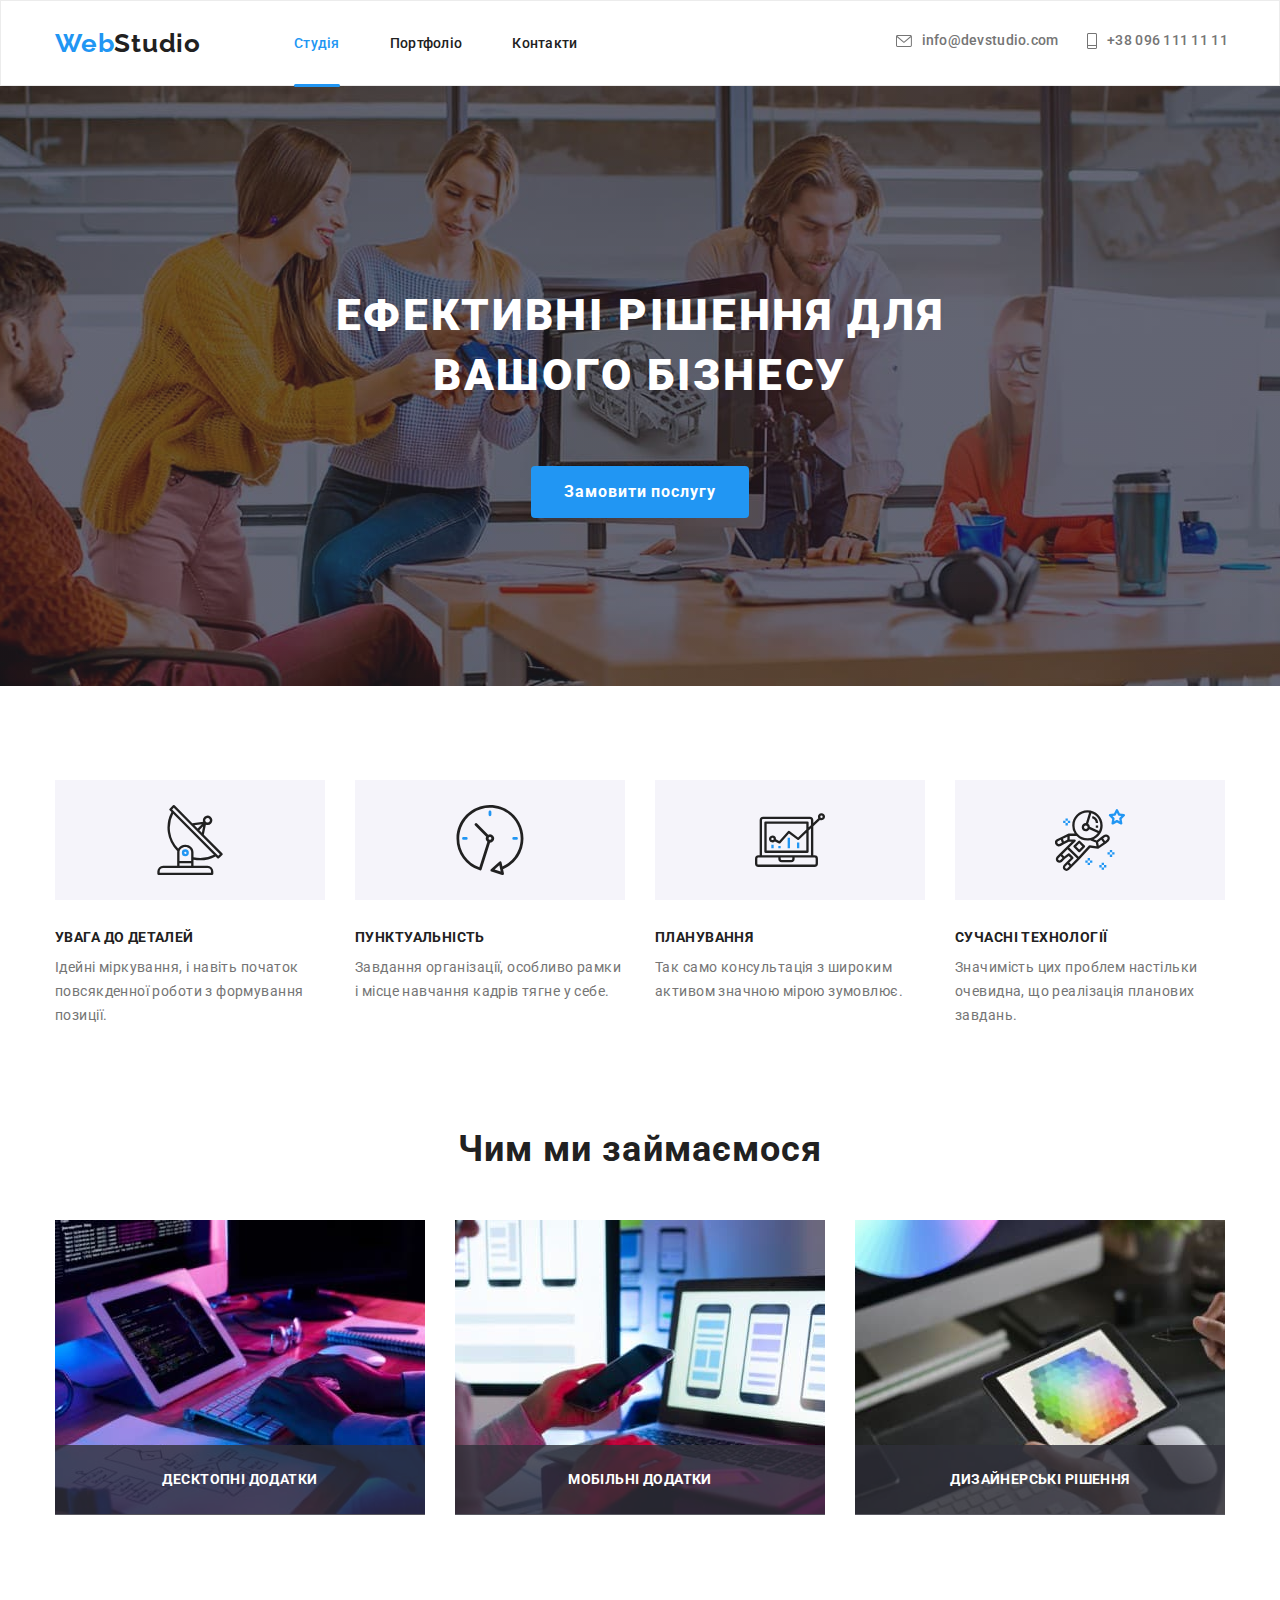
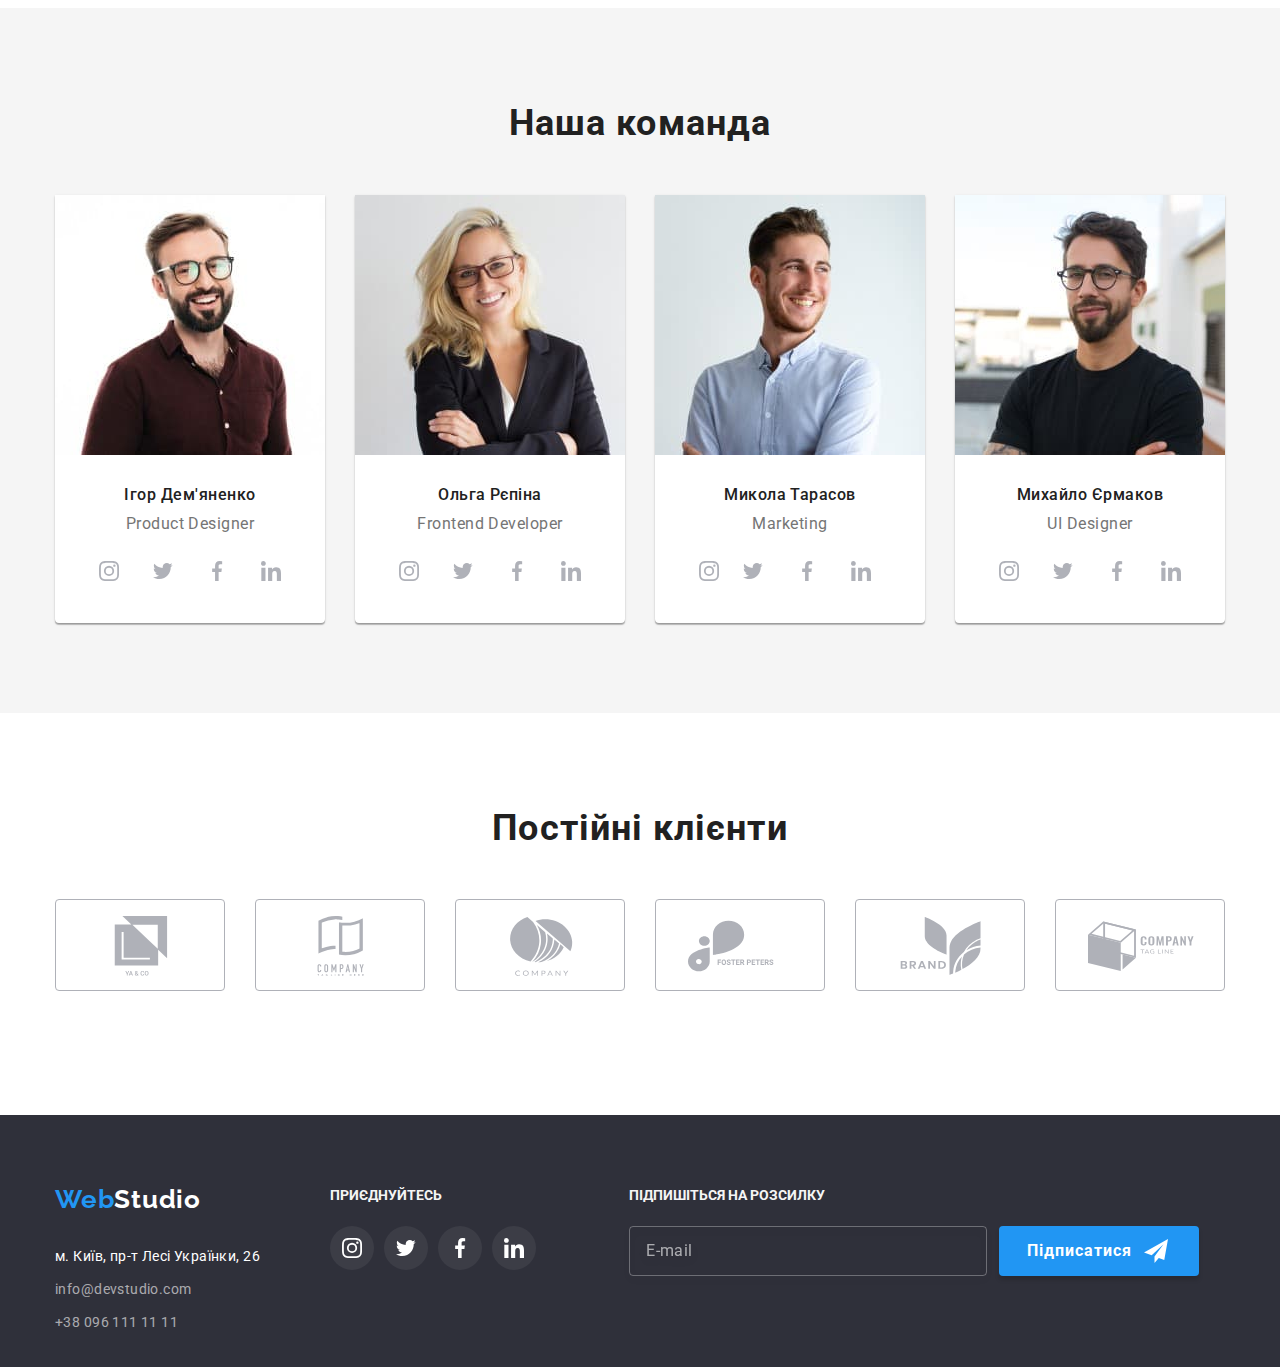
==== commit c0649c5b: "sadsa" ====
--- a/index.html
+++ b/index.html
@@ -89,11 +89,11 @@
             </li>
             <li class="mob-menu-list__social-item">
               <a class="link" href="#">Twitter</a>
-              <span id="skobka">|</span>
+              <span id="skobka1">|</span>
             </li>
             <li class="mob-menu-list__social-item">
               <a class="link" href="#">Facebook</a>
-              <span id="skobka">|</span>
+              <span id="skobka2">|</span>
             </li>
             <li class="mob-menu-list__social-item">
               <a class="link" href="#">LinkedIn</a>
@@ -172,17 +172,39 @@
           <ul class="work-list">
             <!--box1-->
             <li class="work-list__item lst">
-              <img src="images/photo.jpg" alt="use ipad" width="370" />
+              <picture>
+                <source
+                  srcset="./images/about/about1-l.jpg 1x, ./images/about/about1-l@2x.jpg 2x"
+                  media="(min-width: 1200px)"
+                />
+                <img src="./images/about/about1-l.jpg" alt="человек пишет код" width="370" />
+              </picture>
               <h3 class="work-list__title">Десктопні додатки</h3>
             </li>
             <!--box2-->
             <li class="work-list__item lst">
-              <img src="images/photo1.jpg" alt="use phone" width="370" />
+              <picture>
+                <source
+                  srcset="./images/about/about2-l.jpg 1x, ./images/about/about2-l@2x.jpg 2x"
+                  media="(min-width: 1200px)"
+                />
+                <img
+                  src="./images/about/about2-l.jpg"
+                  alt="дизайнер рисует аддаптив для телефона"
+                  width="370"
+                />
+              </picture>
               <h3 class="work-list__title">Мобільні додатки</h3>
             </li>
             <!--box3-->
             <li class="work-list__item lst">
-              <img src="images/photo2.jpg" alt="use ipad" width="370" />
+              <picture>
+                <source
+                  srcset="./images/about/about3-l.jpg 1x, ./images/about/about2-l@2x.jpg 2x"
+                  media="(min-width: 1200px)"
+                />
+                <img src="./images/about/about3-l.jpg" alt="дизайнер рисует" width="370" />
+              </picture>
               <h3 class="work-list__title">Дизайнерські рішення</h3>
             </li>
           </ul>
@@ -195,7 +217,21 @@
           <ul class="team-list">
             <!--team card 1-->
             <li class="team-list__item lst">
-              <img class="image-thumb" src="./images/img.jpg" alt="man" width="450" />
+              <picture>
+                <source
+                  srcset="./images/team/team1-l.jpg 1x, ./images/team/team1-l@2x.jpg 2x"
+                  media="(min-width: 1200px)"
+                />
+                <source
+                  srcset="./images/team/team1-m.jpg 1x, ./images/team/team1-m@2x.jpg 2x"
+                  media="(min-width: 768px)"
+                />
+                <source
+                  srcset="./images/team/team1-s.jpg 1x, ./images/team/team1-s@2x.jpg 2x"
+                  media="(max-width: 767px)"
+                />
+                <img src="./images/team/team1-s.jpg" alt="мужчина улыбается" width="270" />
+              </picture>
               <h3 class="name">Ігор Дем'яненко</h3>
               <p class="work-name">Product Designer</p>
               <div class="team-list__social">
@@ -233,7 +269,21 @@
             </li>
             <!--team card 2-->
             <li class="team-list__item lst">
-              <img class="image-thumb" src="./images/img1.jpg" alt="woman" width="450" />
+              <picture>
+                <source
+                  srcset="./images/team/team2-l.jpg 1x, ./images/team/team2-l@2x.jpg 2x"
+                  media="(min-width: 1200px)"
+                />
+                <source
+                  srcset="./images/team/team2-m.jpg 1x, ./images/team/team2-m@2x.jpg 2x"
+                  media="(min-width: 768px)"
+                />
+                <source
+                  srcset="./images/team/team2-s.jpg 1x, ./images/team/team2-s@2x.jpg 2x"
+                  media="(max-width: 767px)"
+                />
+                <img src="./images/team/team2-s.jpg" alt="человек улыбается" width="270" />
+              </picture>
               <h3 class="name">Ольга Рєпіна</h3>
               <p class="work-name">Frontend Developer</p>
               <div class="team-list__social">
@@ -271,7 +321,21 @@
             </li>
             <!--team card 3-->
             <li class="team-list__item lst">
-              <img class="image-thumb" src="./images/img2.jpg" alt="man1" width="450" />
+              <picture>
+                <source
+                  srcset="./images/team/team3-l.jpg 1x, ./images/team/team3-l@2x.jpg 2x"
+                  media="(min-width: 1200px)"
+                />
+                <source
+                  srcset="./images/team/team3-m.jpg 1x, ./images/team/team3-m@2x.jpg 2x"
+                  media="(min-width: 768px)"
+                />
+                <source
+                  srcset="./images/team/team3-s.jpg 1x, ./images/team/team3-s@2x.jpg 2x"
+                  media="(max-width: 767px)"
+                />
+                <img src="./images/team/team3-s.jpg" alt="человек улыбается" width="270" />
+              </picture>
               <h3 class="name">Микола Тарасов</h3>
               <p class="work-name">Marketing</p>
               <div class="team-list__social">
@@ -309,7 +373,21 @@
             </li>
             <!--team card 4-->
             <li class="team-list__item lst">
-              <img class="image-thumb" src="./images/img3.jpg" alt="man2" width="450" />
+              <picture>
+                <source
+                  srcset="./images/team/team4-l.jpg 1x, ./images/team/team4-l@2x.jpg 2x"
+                  media="(min-width: 1200px)"
+                />
+                <source
+                  srcset="./images/team/team4-m.jpg 1x, ./images/team/team4-m@2x.jpg 2x"
+                  media="(min-width: 768px)"
+                />
+                <source
+                  srcset="./images/team/team4-s.jpg 1x, ./images/team/team4-s@2x.jpg 2x"
+                  media="(max-width: 767px)"
+                />
+                <img src="./images/team/team4-s.jpg" alt="человек улыбается" width="270" />
+              </picture>
               <h3 class="name">Михайло Єрмаков</h3>
               <p class="work-name">UI Designer</p>
               <div class="team-list__social">
--- a/css/main.min.css
+++ b/css/main.min.css
@@ -1 +1 @@
-body{color:#212121;background-color:#fff;font-family:Roboto,sans-serif}img{display:block}h1,h2,h3,h4,h5,h6,p,ul{margin:0;padding:0}.container{margin-left:auto;margin-right:auto;padding-left:15px;padding-right:15px}@media screen and (min-width: 320px){.container{width:320px}}@media screen and (min-width: 480px){.container{width:480px}}@media screen and (min-width: 768px){.container{width:768px}}@media screen and (min-width: 1200px){.container{width:1200px}}.lst{list-style:none}.link{text-decoration:none}.titles{font-size:28px;line-height:1.8;text-align:center;letter-spacing:.03em;margin-bottom:30px}@media screen and (min-width: 1200px){.titles{margin-bottom:50px;font-weight:700;font-size:36px;line-height:1.17}}.visually-hidden{position:absolute;width:1px;height:1px;margin:-1px;border:0;padding:0;white-space:nowrap;clip-path:inset(100%);clip:rect(0 0 0 0);overflow:hidden}.button{display:inline-block;min-width:200px;border-radius:4px;border:1px solid rgba(0,0,0,0);padding:10px 32px;font-family:"Roboto",sans-serif;font-weight:700;font-size:16px;line-height:1.88;align-items:center;text-align:center;letter-spacing:.06em;cursor:pointer;background-color:#2196f3;color:#fff;cursor:pointer;transition:color 250ms cubic-bezier(0.4, 0, 0.2, 1)}@media screen and (min-width: 480px){.button{margin-top:30px}}.button:hover,.button:focus{color:#2196f3;background-color:#fff}.header{border:1px solid #ececec;background-color:#fff}.header-navlogo{margin:auto}.nav-flex{display:flex;align-items:center}.logo{align-items:center;text-align:center;font-family:"Raleway";font-style:normal;font-weight:700;font-size:26px;line-height:1.9;letter-spacing:.03em;text-decoration:none}.logo-white{color:#fff}.logo-black{color:#212121}.logo-web{color:#2196f3}.site-nav{display:none}@media screen and (min-width: 768px){.site-nav{display:flex;margin-left:88px}}@media screen and (min-width: 1200px){.site-nav{display:flex;margin-left:93px}}.site-nav__item{position:relative;display:block;padding-top:32px;padding-bottom:32px;margin-right:50px}.site-nav__item:last-child{margin-right:0px}.site-nav__link{font-family:"Roboto";font-style:normal;font-weight:500;font-size:14px;line-height:1.14;letter-spacing:.02em;color:#212121;text-decoration:none;transition:color 250ms cubic-bezier(0.4, 0, 0.2, 1)}.site-nav__link:hover,.site-nav__link:focus{color:#2196f3}.site-nav__link--current{color:#2196f3;transition:color 250ms cubic-bezier(0.4, 0, 0.2, 1)}.site-nav__link--current::after{color:#2196f3;position:absolute;content:"";top:100%;width:100%;display:block;height:3px;background-color:#2196f3;border-radius:3px}.contact-list{display:none}@media screen and (min-width: 768px){.contact-list{display:block;padding-top:21px;padding-bottom:21px;margin-left:70px}}@media screen and (min-width: 1200px){.contact-list{padding-top:32px;padding-bottom:32px;display:flex;margin-left:318px;text-align:center}}.contact-list__item{margin-right:30px;width:161px}.contact-list__item:last-child{margin-right:0px}.contact-list__item1{width:142px}@media screen and (min-width: 768px){.contact-list__item1{margin-top:10px}}@media screen and (min-width: 1200px){.contact-list__item1{margin-top:0px}}.contact-list__link{font-family:"Roboto";font-style:normal;font-weight:500;font-size:14px;line-height:1.14;letter-spacing:.02em;color:#757575;display:inline-flex;align-items:center;text-decoration:none}@media screen and (min-width: 768px){.contact-list__link{font-size:12px;line-height:1.14}}@media screen and (min-width: 1200px){.contact-list__link{font-size:14px}}.contact-list__icon{margin-right:10px;fill:currentColor;transition:color 250ms cubic-bezier(0.4, 0, 0.2, 1)}.contact-list__icon:hover,.contact-list__icon:focus,.contact-list__link:hover,.contact-list__link:focus{color:#2196f3}.mob-menu{width:100vw;height:100vh;position:fixed;background-color:#fff;top:0;right:0;padding:15px 10px 48px 40px;z-index:999}.mob-menu-list{margin-bottom:302px}.mob-menu-list__social{margin-top:60px;display:flex}.mob-menu-list__social #skobka{margin-left:10px;color:rgba(33,33,33,.2);transform:rotate(90deg)}.mob-menu-list__social-item:not(:last-child){margin-right:10px}.mob-menu-list__social .link{font-size:18px;line-height:22px;letter-spacing:.02em;color:#2196f3}.mob-menu-list__social .link:hover,.mob-menu-list__social .link:focus{color:#2196f3}.mob-menu-list__tel{font-size:34px;line-height:1.8;letter-spacing:.02em;color:#757575}.mob-menu-list__tel:hover,.mob-menu-list__tel:focus{color:#2196f3}.mob-menu-list__mail{font-size:24px;line-height:1.17;letter-spacing:.02em;color:#757575}.mob-menu-list__mail:hover,.mob-menu-list__mail:focus{color:#2196f3}.mob-menu-list__link{font-weight:500;font-size:40px;line-height:1.8;letter-spacing:.02em;color:#212121}.mob-menu-list__link:hover,.mob-menu-list__link:focus{color:#2196f3}.mob-menu-list__link--current{color:#2196f3}.menu-open{display:flex;align-items:center;justify-content:center;width:40px;height:40px;background-color:rgba(0,0,0,0);color:#212121;border:none;margin-left:auto;cursor:pointer}.menu-open:hover,.menu-open:focus{fill:#2196f3}@media screen and (min-width: 768px){.menu-open{display:none}}.menu-close{display:flex;align-items:center;justify-content:center;background-color:rgba(0,0,0,0);color:#212121;border:none;margin-left:auto;cursor:pointer}.menu-close:hover,.menu-close:focus{fill:#2196f3}.mob-menu.is-hidden{opacity:0;visibility:hidden;pointer-events:none}.hero{text-align:center;margin-left:auto;margin-right:auto;background-color:var(--hero-background-color);background-image:linear-gradient(to right, rgba(47, 48, 58, 0.4), rgba(47, 48, 58, 0.4)),url("/images/cap-mobile.jpg");background-repeat:no-repeat;background-size:cover;background-position:center;height:400px;padding-top:118px;padding-bottom:0px}@media screen and (min-device-pixel-ratio: 2),screen and (min-resolution: 192dpi),screen and (min-resolution: 2dppx){.hero{background-image:linear-gradient(to right, rgba(47, 48, 58, 0.4), rgba(47, 48, 58, 0.4)),url("/images/cap-mobile.jpg")}}@media screen and (min-width: 768px){.hero{background-image:linear-gradient(to right, rgba(47, 48, 58, 0.4), rgba(47, 48, 58, 0.4)),url("/images/cap-tablet.jpg")}}@media screen and (min-width: 768px)and (min-device-pixel-ratio: 2),screen and (min-width: 768px)and (min-resolution: 192dpi),screen and (min-width: 768px)and (min-resolution: 2dppx){.hero{background-image:linear-gradient(to right, rgba(47, 48, 58, 0.4), rgba(47, 48, 58, 0.4)),url("/images/cap-tablet2x.jpg")}}@media screen and (min-width: 1200px){.hero{background-image:linear-gradient(to right, rgba(47, 48, 58, 0.4), rgba(47, 48, 58, 0.4)),url("/images/cap-desktop.jpg")}}@media screen and (min-width: 1200px)and (min-device-pixel-ratio: 2),screen and (min-width: 1200px)and (min-resolution: 192dpi),screen and (min-width: 1200px)and (min-resolution: 2dppx){.hero{background-image:linear-gradient(to right, rgba(47, 48, 58, 0.4), rgba(47, 48, 58, 0.4)),url("/images/cap-desctop2x.jpg")}}@media screen and (min-width: 1200px){.hero{max-width:1600px;height:600px;padding-top:200px}}.hero__title{font-weight:900;font-size:26px;line-height:1.62;text-align:center;letter-spacing:.06em;text-transform:uppercase;color:#fff}@media screen and (min-width: 768px){.hero__title{line-height:1.61;width:360px;height:84px;margin-left:auto;margin-right:auto}}@media screen and (min-width: 1200px){.hero__title{margin-bottom:30px;width:696px;height:120px;font-weight:900;font-size:44px;line-height:1.36;color:#fff}}.section{padding-top:60px;padding-bottom:60px}@media screen and (min-width: 1200px){.section{padding-top:94px;padding-bottom:94px}}.features{display:block}@media screen and (min-width: 1200px){.features{display:flex}}@media screen and (min-width: 768px){.features{columns:2}}.features__bcg{display:flex;width:450px;height:120px;background-color:#f5f4fa;margin-bottom:30px;align-items:center;justify-content:center}@media screen and (min-width: 768px){.features__bcg{width:354px;height:120px}}@media screen and (min-width: 1200px){.features__bcg{display:flex;width:270px;height:120px}}.features__title{font-weight:700;font-size:14px;line-height:1.42;text-align:center;letter-spacing:.03em;text-transform:uppercase;color:#212121;margin-bottom:10px}@media screen and (min-width: 768px){.features__title{text-align:start}}@media screen and (min-width: 1200px){.features__title{line-height:1.14}}.features__text{width:450px;height:50px;font-size:14px;line-height:1.71;letter-spacing:.03em;color:#757575}@media screen and (min-width: 768px){.features__text{width:354px;height:48px}}@media screen and (min-width: 1200px){.features__text{max-width:270px;color:#757575}}.features__item:not(:last-child){margin-bottom:30px}@media screen and (min-width: 1200px){.features__item:not(:last-child){margin-right:30px}}.work-list{display:flex}.work-list__title{position:absolute;left:0;top:225px;width:370px;height:70px;background:rgba(47,48,58,.8);padding:27px;font-weight:700;font-size:14px;line-height:1.14;text-align:center;letter-spacing:.03em;text-transform:uppercase;color:#fff}.work-list__item:not(:last-child){margin-right:30px}.work-list__item{position:relative}.work-section{padding-bottom:94px}@media screen and (max-width: 1199px){.work-section{display:none}}.work-titles .lst{position:relative}.team{background-color:#f5f5f5;padding-top:60px;padding-bottom:60px}@media screen and (min-width: 1200px){.team{padding-top:94px}}.team-list{display:flex;flex-wrap:wrap;justify-content:center;align-items:center}@media screen and (max-width: 480px){.team-list__social{width:206px;height:44px;margin:auto;padding-top:16px}}@media screen and (min-width: 768px){.team-list__social{width:206px;height:44px;margin:auto}}@media screen and (min-width: 1200px){.team-list__social{width:206px;height:44px;margin:auto}}@media screen and (min-width: 768px){.team-list{display:block;columns:2}}@media screen and (min-width: 1200px){.team-list{display:flex}}.team-list h3{padding-top:30px;font-family:"Roboto";font-style:normal;font-weight:500;font-size:16px;line-height:1.19;text-align:center;letter-spacing:.03em}.team-list p{margin-top:10px;margin-bottom:16px;font-family:"Roboto";font-style:normal;font-weight:400;font-size:16px;line-height:1.2;text-align:center;letter-spacing:.03em;color:#757575}.team-list__item{margin-bottom:30px}.team-list__item{width:450px;height:622px;box-shadow:0px 1px 3px rgba(0,0,0,.12),0px 1px 1px rgba(0,0,0,.14),0px 2px 1px rgba(0,0,0,.2);border-radius:0px 0px 4px 4px;background-color:#fff}@media screen and (min-width: 768px){.team-list__item{width:354px;height:536px}}@media screen and (min-width: 1200px){.team-list__item{width:270px;height:428px}}.team__wraper:not(:last-child){margin-right:10px}@media screen and (min-width: 1200px){.team-list__item:not(:last-child){margin-right:30px}}.team-icons{display:flex;list-style-type:none;width:206px;height:44px;margin:auto}.team-icons--basement .team__link{color:#fff;background-color:rgba(255,255,255,.062745098);transition:background-color 250ms cubic-bezier(0.4, 0, 0.2, 1),color 250ms cubic-bezier(0.4, 0, 0.2, 1)}.team-icon{width:20px;height:20px;margin:12px;fill:currentColor}.social-link{width:44px;height:44px;display:block;border-radius:50%;color:#afb1b8;transition:background-color 250ms cubic-bezier(0.4, 0, 0.2, 1),color 250ms cubic-bezier(0.4, 0, 0.2, 1)}.social-link:hover,.social-link:focus{background-color:#2196f3;color:#fff}@media screen and (min-width: 768px){.image-thumb{width:354px;height:374px}}@media screen and (min-width: 1200px){.image-thumb{width:270px;height:260px}}.team__link{width:44px;height:44px;display:block;border-radius:50%;color:#afb1b8;transition:background-color 250ms cubic-bezier(0.4, 0, 0.2, 1),color 250ms cubic-bezier(0.4, 0, 0.2, 1)}.team__link:hover,.team__link:focus{background-color:#2196f3;color:#fff}@media screen and (min-width: 480px){.client-list{columns:2;display:block}}@media screen and (min-width: 768px){.client-list{display:flex;flex-wrap:wrap;justify-content:center}}@media screen and (min-width: 1200px){.client-list{display:flex;padding:0;margin:0;list-style:none}}.client-list__item:not(:last-child){margin-bottom:30px;margin-right:30px}@media screen and (max-width: 768px){.client-list__item:nth-child(3n+3){margin-right:0px}}.client-list__link{width:210px;height:92px;display:block;border:1px solid #afb1b8;border-radius:4px 4px 4px 4px;color:#afb1b8;background-color:#fff;transition:color 250ms cubic-bezier(0.4, 0, 0.2, 1);padding:16px 52px}@media screen and (min-width: 762px){.client-list__link{padding:16px 60px}}@media screen and (min-width: 1200px){.client-list__link{width:170px;height:92px;padding:16px 32px}}.client-list__link:hover,.client-list__link:focus{color:#2196f3;border-color:#2196f3}.client-list__icon{fill:currentColor}.footer{padding-top:60px;padding-bottom:60px;text-align:center;background-color:#2f303a}@media screen and (min-width: 1200px){.footer{height:252px;text-align:start}}.footer__icon{width:24px;height:24px;margin:12px;fill:currentColor}.footer-flex{margin:0;padding:0;list-style:none}@media screen and (min-width: 1200px){.footer-flex{display:flex}}.footer-icons{display:flex;padding:0;margin-top:0;list-style:none;justify-content:space-between;align-items:center}.footer-link{color:#fff;background-color:rgba(255,255,255,.062745098);transition:background-color 250ms cubic-bezier(0.4, 0, 0.2, 1),color 250ms cubic-bezier(0.4, 0, 0.2, 1)}.footer .subscribe-flex{margin-top:60px}@media screen and (min-width: 768px){.footer .subscribe-flex{width:450px;height:156px;margin:auto;margin-top:60px}}@media screen and (min-width: 1200px){.footer .subscribe-flex{margin:0;margin-left:93px}}.footer .subscribe-flex__submit-input{width:358px;height:50px;border:1px solid rgba(255,255,255,.3);filter:drop-shadow(0px 4px 4px rgba(0, 0, 0, 0.15));border-radius:4px;background-color:rgba(0,0,0,0);color:#fff;padding-left:16px;margin-bottom:20px}@media screen and (min-width: 1200px){.footer .subscribe-flex__submit-input{margin-bottom:0}}.footer .subscribe-flex__submit-input::placeholder{font-weight:400;font-size:16px;line-height:1.25;display:flex;align-items:center;letter-spacing:.03em;color:rgba(255,255,255,.6)}.footer .subscribe-flex__submit-button{display:inline-flex;align-items:center;border:none;border-radius:4px;background-color:#2196f3;box-shadow:0px 4px 4px rgba(0,0,0,.15);color:#fff;font-family:"Roboto";font-style:normal;font-weight:700;font-size:16px;line-height:1.87;letter-spacing:.06em;cursor:pointer;width:200px;height:50px;margin-left:12px;padding-left:28px;transition:250ms cubic-bezier(0.4, 0, 0.2, 1)}.footer .subscribe-flex__submit-button:hover,.footer .subscribe-flex__submit-button:focus{background-color:#188ce8;color:#fff}.adress-list{padding-top:20px}.adress-list__item:not(:last-child){margin-bottom:9px}.adress-list__link{text-decoration:none;font-family:"Roboto";font-style:normal;font-weight:400;font-size:14px;line-height:24px;letter-spacing:.03em;color:rgba(255,255,255,.6);transition:color 250ms cubic-bezier(0.4, 0, 0.2, 1)}.adress-list__link:hover,.adress-list__link:focus{color:#2196f3}.link1{text-decoration:none;font-family:"Roboto";font-style:normal;font-weight:400;font-size:14px;line-height:24px;letter-spacing:.03em;color:#fff}.social-flex{margin-top:60px}@media screen and (min-width: 768px){.social-flex{margin:0;margin-left:165px}}@media screen and (min-width: 1200px){.social-flex{height:80px;margin-left:70px}}.social-flex__text{padding:20px 0px 10px 0px;margin-bottom:20px;font-weight:700;font-size:14px;line-height:1.14px;text-transform:uppercase;color:#f5f5f5}@media screen and (min-width: 768px){.tablet-flex{display:flex;justify-content:center}}@media screen and (min-width: 1200px){.desktop-flex{display:inline-flex}}.backdrop{position:fixed;display:flex;align-items:center;justify-content:center;top:0;background-color:rgba(0,0,0,.2);width:100vw;height:100vh;transition:opacity 250ms cubic-bezier(0.4, 0, 0.2, 1),visibility 250ms cubic-bezier(0.4, 0, 0.2, 1)}.backdrop.is-hidden{opacity:0;visibility:hidden;pointer-events:none}@media screen and (min-width: 1200px){.backdrop{width:100%;height:100%}}.modal{position:relative;background-color:#fff;border-radius:4px;width:450px;min-height:609px;transform:scale(1);transition:transform 250ms cubic-bezier(0.4, 0, 0.2, 1)}@media screen and (min-width: 1200px){.modal{width:528px;height:581px}}.modal__close-btn{position:absolute;display:flex;align-items:center;justify-content:center;right:8px;top:8px;background-color:#fff;border-radius:50%;width:30px;height:30px;border:1px solid rgba(0,0,0,.2);cursor:pointer;transition:fill 250ms cubic-bezier(0.4, 0, 0.2, 1)}.modal__close-btn:hover,.modal__close-btn:focus{fill:#2196f3}.form{padding:40px;width:450px}.form__comment-label{margin-top:4px;font-weight:400;font-size:12px;line-height:1.17;letter-spacing:.01em;color:#757575}.form__comment{padding:12px 16px;margin-top:4px;width:370px;height:120px;border:1px solid rgba(33,33,33,.2);border-radius:4px;transition:color 250ms cubic-bezier(0.4, 0, 0.2, 1),border 250ms cubic-bezier(0.4, 0, 0.2, 1);font-weight:400;font-size:12px;line-height:1.67;letter-spacing:.01em;color:#757575;resize:none}@media screen and (min-width: 1200px){.form__comment{width:448px;height:120px}}.form__comment:hover,.form__comment:focus{outline:none;border-color:#2196f3}.form__label{margin-top:4px;font-weight:400;font-size:12px;line-height:1.17;letter-spacing:.01em;color:#757575}.form__input{position:relative;margin-bottom:10px;width:370px;height:40px;border:1px solid rgba(33,33,33,.2);border-radius:4px;padding-left:40px;cursor:pointer;transition:color 250ms cubic-bezier(0.4, 0, 0.2, 1),border 250ms cubic-bezier(0.4, 0, 0.2, 1)}@media screen and (min-width: 1200px){.form__input{width:448px;height:40px}}.form__input:hover,.form__input:focus{outline:none;border-color:#2196f3}.form__name-icon{margin-left:5px;position:absolute;top:126px;left:50px;width:18px;height:18px;transition:fill 250ms cubic-bezier(0.4, 0, 0.2, 1)}.form__phone-icon{margin-left:5px;position:absolute;left:50px;top:195px;width:18px;height:18px;transition:fill 250ms cubic-bezier(0.4, 0, 0.2, 1)}.form__mail-icon{margin-left:5px;position:absolute;left:50px;top:265px;width:18px;height:18px;transition:fill 250ms cubic-bezier(0.4, 0, 0.2, 1)}.form__input:hover~.form__name-icon,.form__input:focus~.form__name-icon,.form__input:hover~.form__phone-icon,.form__input:focus~.form__phone-icon,.form__input:hover~.form__mail-icon,.form__input:focus~.form__mail-icon{fill:#2196f3}.form__button{margin-top:30px;transition:color 250ms cubic-bezier(0.4, 0, 0.2, 1)}.form__button:hover,.form__button:focus{background-color:#188ce8;color:#fff}.form__title{font-weight:700;font-size:20px;line-height:1.15;text-align:center;letter-spacing:.03em}.form__list{margin-top:12px}.policy{text-align:center;margin-top:20px}@media screen and (min-width: 1200px){.policy{align-items:center}}.policy__checkbox:checked+.policy__icon-check{background-image:url(../images/check.svg);background-position:center;background-repeat:no-repeat;background-color:#2196f3;background-origin:border-box;border-color:#2196f3;color:#fff}.policy__link{margin-left:4px;color:#2196f3;transition:250ms cubic-bezier(0.4, 0, 0.2, 1)}.policy__link:hover,.policy__link:focus{color:#212121}.policy__label{display:flex;height:14px;font-size:12px;font-weight:400;line-height:1.71;letter-spacing:.03em;color:#757575}.policy__checkbox{appearance:none;font-weight:400;font-size:14px;line-height:1.71;letter-spacing:.03em;align-items:center;color:#757575}.policy__icon-check{position:relative;top:2px;display:inline-block;width:16px;height:15px;border:2px solid #212121;border-radius:2px;margin-right:7px}textarea::placeholder{opacity:.4}.buttons-list{display:flex;flex-wrap:wrap;justify-content:flex-start;margin-bottom:40px}@media screen and (min-width: 768px){.buttons-list{display:flex;justify-content:center;margin-bottom:30px}}@media screen and (min-width: 1200px){.buttons-list{display:flex;justify-content:center;margin-bottom:50px}}.buttons-list__btns{display:inline-block;min-width:73px;border-radius:4px;border:1px solid rgba(0,0,0,0);padding:6px 22px;font-family:"Roboto";font-style:normal;font-weight:500;font-size:16px;line-height:1.62;text-align:center;letter-spacing:.03em;cursor:pointer;transition:color 250ms cubic-bezier(0.4, 0, 0.2, 1),box-shadow 250ms cubic-bezier(0.4, 0, 0.2, 1)}.buttons-list__btns:hover,.buttons-list__btns:focus{filter:drop-shadow(0px 4px 4px rgba(0, 0, 0, 0.25));background-color:#2196f3;color:#fff}.buttons-list__item{align-items:center}@media screen and (min-width: 768px){.buttons-list__item:not(:last-child){margin-right:30px}}@media screen and (min-width: 1200px){.buttons-list__item:not(:last-child){margin-right:8px}}.buttons-list__item:not(:last-child){margin-right:8px;margin-bottom:15px}.projects{align-items:center}@media screen and (min-width: 1200px){.projects{align-items:center;display:flex;flex-wrap:wrap;height:1360px}}@media screen and (min-width: 768px){.projects{align-items:center;display:flex;flex-wrap:wrap}}@media screen and (min-width: 768px){.projects__item:not(:last-child){margin-right:30px}.projects__item:nth-child(2n+2){margin-right:0px}}@media screen and (min-width: 1200px){.projects__item:not(:last-child){margin-right:30px}.projects__item:nth-child(3n+3){margin-right:0px}}.projects__item:hover .projects-overlay{transform:translateY(0)}.projects-border{border:1px solid #eee;border-top:rgba(0,0,0,0);padding:20px 24px}@media screen and (min-width: 768px){.projects-border{width:354px;height:146px}}.projects-border__title{font-family:"Roboto";font-style:normal;font-weight:700;font-size:18px;line-height:2;letter-spacing:.06em}.projects-border__text{margin-top:5px;font-family:"Roboto";font-style:normal;font-weight:400;font-size:16px;line-height:1.88;letter-spacing:.03em;color:#757575}.projects-a{position:relative;overflow:hidden}.projects-overlay{position:absolute;width:100%;height:100%;top:0;left:0;background-color:#2196f3;transform:translateY(100%);transition:transform 250ms cubic-bezier(0.4, 0, 0.2, 1)}.projects-overlay__text{position:absolute;top:0;left:0;font-weight:400;font-size:18px;line-height:28px;letter-spacing:.03em;color:#fff;padding:63px 24px}@media screen and (min-width: 1200px){.projects-overlay__text{width:322px;height:168px}}.projects__item:not(:last-child){margin-bottom:30px}.projects__item{margin-bottom:30px;transition:color 250ms cubic-bezier(0.4, 0, 0.2, 1),box-shadow 250ms cubic-bezier(0.4, 0, 0.2, 1)}@media screen and (min-width: 1200px){.projects__item:nth-child(3n+3){margin-right:0px}}.projects__item:hover,.projects-overlay:focus{transform:translateY(0)}.projects__item:hover,.projects__item:focus{box-shadow:0px 3px 1px rgba(0,0,0,.1),0px 1px 2px rgba(0,0,0,.08),0px 2px 2px rgba(0,0,0,.12)}@media screen and (min-width: 768px){.image-thumb-portfolio{width:354px;height:294px}}/*# sourceMappingURL=main.min.css.map */+body{color:#212121;background-color:#fff;font-family:Roboto,sans-serif}img{display:block}h1,h2,h3,h4,h5,h6,p,ul{margin:0;padding:0}.container{margin-left:auto;margin-right:auto;padding-left:15px;padding-right:15px}@media screen and (min-width: 480px){.container{width:480px}}@media screen and (min-width: 768px){.container{width:768px}}@media screen and (min-width: 1200px){.container{width:1200px}}.lst{list-style:none}.link{text-decoration:none}.titles{font-size:28px;line-height:1.8;text-align:center;letter-spacing:.03em;margin-bottom:30px}@media screen and (min-width: 1200px){.titles{margin-bottom:50px;font-weight:700;font-size:36px;line-height:1.17}}.visually-hidden{position:absolute;width:1px;height:1px;margin:-1px;border:0;padding:0;white-space:nowrap;clip-path:inset(100%);clip:rect(0 0 0 0);overflow:hidden}.button{display:inline-block;min-width:200px;border-radius:4px;border:1px solid rgba(0,0,0,0);padding:10px 32px;font-family:"Roboto",sans-serif;font-weight:700;font-size:16px;line-height:1.88;align-items:center;text-align:center;letter-spacing:.06em;cursor:pointer;background-color:#2196f3;color:#fff;cursor:pointer;transition:color 250ms cubic-bezier(0.4, 0, 0.2, 1)}@media screen and (min-width: 480px){.button{margin-top:30px}}.button:hover,.button:focus{color:#2196f3;background-color:#fff}.header{border:1px solid #ececec;background-color:#fff}.header-navlogo{margin:auto}.nav-flex{display:flex;align-items:center}.logo{align-items:center;text-align:center;font-family:"Raleway";font-style:normal;font-weight:700;font-size:26px;line-height:1.9;letter-spacing:.03em;text-decoration:none}.logo-white{color:#fff}.logo-black{color:#212121}.logo-web{color:#2196f3}.site-nav{display:none}@media screen and (min-width: 768px){.site-nav{display:flex;margin-left:88px}}@media screen and (min-width: 1200px){.site-nav{display:flex;margin-left:93px}}.site-nav__item{position:relative;display:block;padding-top:32px;padding-bottom:32px;margin-right:50px}.site-nav__item:last-child{margin-right:0px}.site-nav__link{font-family:"Roboto";font-style:normal;font-weight:500;font-size:14px;line-height:1.14;letter-spacing:.02em;color:#212121;text-decoration:none;transition:color 250ms cubic-bezier(0.4, 0, 0.2, 1)}.site-nav__link:hover,.site-nav__link:focus{color:#2196f3}.site-nav__link--current{color:#2196f3;transition:color 250ms cubic-bezier(0.4, 0, 0.2, 1)}.site-nav__link--current::after{color:#2196f3;position:absolute;content:"";top:100%;width:100%;display:block;height:3px;background-color:#2196f3;border-radius:3px}.contact-list{display:none}@media screen and (min-width: 768px){.contact-list{display:block;padding-top:21px;padding-bottom:21px;margin-left:70px}}@media screen and (min-width: 1200px){.contact-list{padding-top:32px;padding-bottom:32px;display:flex;margin-left:318px;text-align:center}}.contact-list__item{width:161px}.contact-list__item:last-child{margin-right:0px}.contact-list__item1{width:142px}@media screen and (min-width: 1200px){.contact-list__item1{margin-top:0px;margin-left:30px}}.contact-list__link{font-family:"Roboto";font-style:normal;font-weight:500;font-size:14px;line-height:1.14;letter-spacing:.02em;color:#757575;display:inline-flex;align-items:center;text-decoration:none}@media screen and (min-width: 768px){.contact-list__link{font-size:12px;line-height:1.14}}@media screen and (min-width: 1200px){.contact-list__link{font-size:14px}}.contact-list__icon{margin-right:10px;fill:currentColor;transition:color 250ms cubic-bezier(0.4, 0, 0.2, 1)}.contact-list__icon:hover,.contact-list__icon:focus,.contact-list__link:hover,.contact-list__link:focus{color:#2196f3}.mob-menu{display:flex;flex-direction:column;width:100vw;height:100vh;position:fixed;background-color:#fff;top:0;right:0;padding:15px 10px 48px 40px;z-index:999}@media screen and (max-width: 479px){.mob-menu{left:0px}}.mob-menu-list{margin-bottom:auto;height:50vh}.mob-menu-list__social{margin-top:60px;display:flex}.mob-menu-list__social #skobka,.mob-menu-list__social #skobka1,.mob-menu-list__social #skobka2{margin-left:10px;color:rgba(33,33,33,.2);transform:rotate(90deg)}.mob-menu-list__social-item:not(:last-child){margin-right:10px}.mob-menu-list__social .link{font-size:18px;line-height:22px;letter-spacing:.02em;color:#2196f3}.mob-menu-list__social .link:hover,.mob-menu-list__social .link:focus{color:#2196f3}@media screen and (max-width: 479px){.mob-menu-list__social .link{font-size:12px}}.mob-menu-list__tel{font-size:34px;line-height:1.8;letter-spacing:.02em;color:#757575}.mob-menu-list__tel:hover,.mob-menu-list__tel:focus{color:#2196f3}.mob-menu-list__mail{font-size:24px;line-height:1.17;letter-spacing:.02em;color:#757575}.mob-menu-list__mail:hover,.mob-menu-list__mail:focus{color:#2196f3}.mob-menu-list__link{font-weight:500;font-size:40px;line-height:1.8;letter-spacing:.02em;color:#212121}.mob-menu-list__link:hover,.mob-menu-list__link:focus{color:#2196f3}.mob-menu-list__link--current{color:#2196f3}.menu-open{display:flex;align-items:center;justify-content:center;width:40px;height:40px;background-color:rgba(0,0,0,0);color:#212121;border:none;margin-left:auto;cursor:pointer}.menu-open:hover,.menu-open:focus{fill:#2196f3}@media screen and (min-width: 768px){.menu-open{display:none}}.menu-close{display:flex;align-items:center;justify-content:center;background-color:rgba(0,0,0,0);color:#212121;border:none;margin-left:auto;cursor:pointer}.menu-close:hover,.menu-close:focus{fill:#2196f3}.mob-menu.is-hidden{opacity:0;visibility:hidden;pointer-events:none}.hero{text-align:center;margin-left:auto;margin-right:auto;background-color:#2f303a;background-image:linear-gradient(to top, rgba(47, 48, 58, 0.4), rgba(47, 48, 58, 0.4)),url("../images/hero/bg-s.jpg");background-repeat:no-repeat;background-size:cover;background-position:center;height:400px;padding-top:118px;padding-bottom:0px}@media(min-device-pixel-ratio: 2),(-webkit-min-device-pixel-ratio: 2),(min-resolution: 192dpi),(min-resolution: 2dppx){.hero{background-image:linear-gradient(to top, rgba(47, 48, 58, 0.4), rgba(47, 48, 58, 0.4)),url("../images/hero/bg-s@2x.jpg")}}@media screen and (min-width: 768px){.hero{background-image:linear-gradient(to top, rgba(47, 48, 58, 0.4), rgba(47, 48, 58, 0.4)),url("../images/hero/bg-m.jpg")}}@media screen and (min-width: 768px)and (min-device-pixel-ratio: 2),screen and (min-width: 768px)and (-webkit-min-device-pixel-ratio: 2),screen and (min-width: 768px)and (min-resolution: 192dpi),screen and (min-width: 768px)and (min-resolution: 2dppx){.hero{background-image:linear-gradient(to top, rgba(47, 48, 58, 0.4), rgba(47, 48, 58, 0.4)),url("../images/hero/bg-m@2x.jpg")}}@media screen and (min-width: 1280px){.hero{background-image:linear-gradient(to top, rgba(47, 48, 58, 0.4), rgba(47, 48, 58, 0.4)),url("../images/hero/bg-l.jpg");padding:200px 0}}@media screen and (min-width: 1280px)and (min-device-pixel-ratio: 2),screen and (min-width: 1280px)and (-webkit-min-device-pixel-ratio: 2),screen and (min-width: 1280px)and (min-resolution: 192dpi),screen and (min-width: 1280px)and (min-resolution: 2dppx){.hero{background-image:linear-gradient(to top, rgba(47, 48, 58, 0.4), rgba(47, 48, 58, 0.4)),url("../images/hero/bg-l@2x.jpg")}}@media screen and (min-width: 1200px){.hero{max-width:1600px;height:600px;padding-top:200px}}.hero__title{font-weight:900;font-size:26px;line-height:1.62;text-align:center;letter-spacing:.06em;text-transform:uppercase;color:#fff}@media screen and (min-width: 768px){.hero__title{line-height:1.61;width:360px;height:84px;margin-left:auto;margin-right:auto}}@media screen and (min-width: 1200px){.hero__title{margin-bottom:30px;width:696px;height:120px;font-weight:900;font-size:44px;line-height:1.36;color:#fff}}.section{padding-top:60px;padding-bottom:60px}@media screen and (min-width: 1200px){.section{padding-top:94px;padding-bottom:94px}}.features{display:block}@media screen and (min-width: 1200px){.features{display:flex}}@media screen and (min-width: 768px){.features{columns:2}}.features__bcg{display:flex;width:450px;height:120px;background-color:#f5f4fa;margin-bottom:30px;align-items:center;justify-content:center}@media screen and (max-width: 479px){.features__bcg{width:280px}}@media screen and (min-width: 768px){.features__bcg{width:354px;height:120px}}@media screen and (min-width: 1200px){.features__bcg{display:flex;width:270px;height:120px}}.features__title{font-weight:700;font-size:14px;line-height:1.42;text-align:center;letter-spacing:.03em;text-transform:uppercase;color:#212121;margin-bottom:10px}@media screen and (min-width: 768px){.features__title{text-align:start}}@media screen and (min-width: 1200px){.features__title{line-height:1.14}}.features__text{width:450px;height:50px;font-size:14px;line-height:1.71;letter-spacing:.03em;color:#757575}@media screen and (max-width: 479px){.features__text{width:280px}}@media screen and (min-width: 768px){.features__text{width:354px;height:48px}}@media screen and (min-width: 1200px){.features__text{max-width:270px;color:#757575}}.features__item:not(:last-child){margin-bottom:30px}@media screen and (min-width: 1200px){.features__item:not(:last-child){margin-right:30px}}.work-list{display:flex}.work-list__title{position:absolute;left:0;top:225px;width:370px;height:70px;background:rgba(47,48,58,.8);padding:27px;font-weight:700;font-size:14px;line-height:1.14;text-align:center;letter-spacing:.03em;text-transform:uppercase;color:#fff}.work-list__item:not(:last-child){margin-right:30px}.work-list__item{position:relative}.work-section{padding-bottom:94px}@media screen and (max-width: 1199px){.work-section{display:none}}.work-titles .lst{position:relative}.team{background-color:#f5f5f5;padding-top:60px;padding-bottom:60px}.team img{width:100%}@media screen and (min-width: 1200px){.team{padding-top:94px}}.team-list{display:flex;flex-wrap:wrap;justify-content:center;align-items:center}@media screen and (max-width: 480px){.team-list__social{width:206px;height:44px;margin:auto;margin-bottom:16px}}@media screen and (min-width: 768px){.team-list__social{width:206px;height:44px;margin:auto}}@media screen and (min-width: 1200px){.team-list__social{width:206px;height:44px;margin:auto}}@media screen and (min-width: 768px){.team-list{display:block;columns:2}}@media screen and (min-width: 1200px){.team-list{display:flex}}.team-list h3{padding-top:30px;font-family:"Roboto";font-style:normal;font-weight:500;font-size:16px;line-height:1.19;text-align:center;letter-spacing:.03em}.team-list p{margin-top:10px;margin-bottom:16px;font-family:"Roboto";font-style:normal;font-weight:400;font-size:16px;line-height:1.2;text-align:center;letter-spacing:.03em;color:#757575}.team-list__item{margin-bottom:30px}.team-list__item{width:450px;box-shadow:0px 1px 3px rgba(0,0,0,.12),0px 1px 1px rgba(0,0,0,.14),0px 2px 1px rgba(0,0,0,.2);border-radius:0px 0px 4px 4px;background-color:#fff}@media screen and (min-width: 768px){.team-list__item{width:354px;height:536px}}@media screen and (min-width: 1200px){.team-list__item{width:270px;height:428px}}.team__wraper:not(:last-child){margin-right:10px}@media screen and (min-width: 1200px){.team-list__item:not(:last-child){margin-right:30px}}.team-icons{display:flex;list-style-type:none;width:206px;height:44px;margin:auto}.team-icons--basement .team__link{color:#fff;background-color:rgba(255,255,255,.062745098);transition:background-color 250ms cubic-bezier(0.4, 0, 0.2, 1),color 250ms cubic-bezier(0.4, 0, 0.2, 1)}.team-icon{width:20px;height:20px;margin:12px;fill:currentColor}.social-link{width:44px;height:44px;display:block;border-radius:50%;color:#afb1b8;transition:background-color 250ms cubic-bezier(0.4, 0, 0.2, 1),color 250ms cubic-bezier(0.4, 0, 0.2, 1)}.social-link:hover,.social-link:focus{background-color:#2196f3;color:#fff}.team__link{width:44px;height:44px;display:block;border-radius:50%;color:#afb1b8;transition:background-color 250ms cubic-bezier(0.4, 0, 0.2, 1),color 250ms cubic-bezier(0.4, 0, 0.2, 1)}.team__link:hover,.team__link:focus{background-color:#2196f3;color:#fff}@media screen and (min-width: 480px){.client-list{columns:2;display:block}}@media screen and (min-width: 768px){.client-list{display:flex;flex-wrap:wrap}}@media screen and (min-width: 1200px){.client-list{display:flex;padding:0;margin:0;list-style:none}}.client-list__item:not(:last-child){margin-bottom:30px;margin-right:30px}@media screen and (max-width: 1199px){.client-list__item:nth-child(3n+3){margin-right:0px}}.client-list__link{width:210px;height:92px;display:block;border:1px solid #afb1b8;border-radius:4px 4px 4px 4px;color:#afb1b8;background-color:#fff;transition:color 250ms cubic-bezier(0.4, 0, 0.2, 1);padding:16px 52px}@media screen and (min-width: 762px){.client-list__link{width:226px;height:92px;padding:16px 60px}}@media screen and (min-width: 1200px){.client-list__link{width:170px;height:92px;padding:16px 32px}}.client-list__link:hover,.client-list__link:focus{color:#2196f3;border-color:#2196f3}.client-list__icon{fill:currentColor}.footer{padding-top:60px;padding-bottom:60px;text-align:center;background-color:#2f303a}@media screen and (min-width: 1200px){.footer{height:252px;text-align:start}}.footer__icon{width:24px;height:24px;margin:12px;fill:currentColor}.footer-flex{margin:0;padding:0;list-style:none}@media screen and (min-width: 1200px){.footer-flex{display:flex}}.footer-icons{display:flex;padding:0;margin-top:0;list-style:none;justify-content:space-between;align-items:center}.footer-link{color:#fff;background-color:rgba(255,255,255,.062745098);transition:background-color 250ms cubic-bezier(0.4, 0, 0.2, 1),color 250ms cubic-bezier(0.4, 0, 0.2, 1)}.footer .subscribe-flex{margin-top:60px}@media screen and (min-width: 768px){.footer .subscribe-flex{width:450px;height:156px;margin:auto;margin-top:60px}}@media screen and (min-width: 1200px){.footer .subscribe-flex{margin:0;margin-left:93px}}.footer .subscribe-flex__submit-input{width:358px;height:50px;border:1px solid rgba(255,255,255,.3);filter:drop-shadow(0px 4px 4px rgba(0, 0, 0, 0.15));border-radius:4px;background-color:rgba(0,0,0,0);color:#fff;padding-left:16px;margin-bottom:20px}@media screen and (max-width: 479px){.footer .subscribe-flex__submit-input{width:290px}}@media screen and (min-width: 1200px){.footer .subscribe-flex__submit-input{margin-bottom:0}}.footer .subscribe-flex__submit-input::placeholder{font-weight:400;font-size:16px;line-height:1.25;display:flex;align-items:center;letter-spacing:.03em;color:rgba(255,255,255,.6)}.footer .subscribe-flex__submit-button{display:inline-flex;align-items:center;border:none;border-radius:4px;background-color:#2196f3;box-shadow:0px 4px 4px rgba(0,0,0,.15);color:#fff;font-family:"Roboto";font-style:normal;font-weight:700;font-size:16px;line-height:1.87;letter-spacing:.06em;cursor:pointer;width:200px;height:50px;margin-left:12px;padding-left:28px;transition:250ms cubic-bezier(0.4, 0, 0.2, 1)}.footer .subscribe-flex__submit-button:hover,.footer .subscribe-flex__submit-button:focus{background-color:#188ce8;color:#fff}.adress-list{padding-top:20px}.adress-list__item:not(:last-child){margin-bottom:9px}.adress-list__link{text-decoration:none;font-family:"Roboto";font-style:normal;font-weight:400;font-size:14px;line-height:24px;letter-spacing:.03em;color:rgba(255,255,255,.6);transition:color 250ms cubic-bezier(0.4, 0, 0.2, 1)}.adress-list__link:hover,.adress-list__link:focus{color:#2196f3}.link1{text-decoration:none;font-family:"Roboto";font-style:normal;font-weight:400;font-size:14px;line-height:24px;letter-spacing:.03em;color:#fff}.social-flex{margin-top:60px}@media screen and (min-width: 768px){.social-flex{margin:0;margin-left:165px}}@media screen and (min-width: 1200px){.social-flex{height:80px;margin-left:70px}}.social-flex__text{padding:20px 0px 10px 0px;margin-bottom:20px;font-weight:700;font-size:14px;line-height:1.14px;text-transform:uppercase;color:#f5f5f5}@media screen and (min-width: 768px){.tablet-flex{display:flex;justify-content:center}}@media screen and (min-width: 1200px){.desktop-flex{display:inline-flex}}.backdrop{position:fixed;display:flex;align-items:center;justify-content:center;top:0;background-color:rgba(0,0,0,.2);width:100vw;height:100vh;transition:opacity 250ms cubic-bezier(0.4, 0, 0.2, 1),visibility 250ms cubic-bezier(0.4, 0, 0.2, 1)}.backdrop.is-hidden{opacity:0;visibility:hidden;pointer-events:none}@media screen and (min-width: 1200px){.backdrop{width:100%;height:100%}}.modal{position:relative;background-color:#fff;border-radius:4px;width:450px;min-height:609px;transform:scale(1);transition:transform 250ms cubic-bezier(0.4, 0, 0.2, 1)}@media screen and (min-width: 1200px){.modal{width:528px;height:581px}}.modal__close-btn{position:absolute;display:flex;align-items:center;justify-content:center;right:8px;top:8px;background-color:#fff;border-radius:50%;width:30px;height:30px;border:1px solid rgba(0,0,0,.2);cursor:pointer;transition:fill 250ms cubic-bezier(0.4, 0, 0.2, 1)}.modal__close-btn:hover,.modal__close-btn:focus{fill:#2196f3}.form{padding:40px}.form__comment-label{margin-top:4px;font-weight:400;font-size:12px;line-height:1.17;letter-spacing:.01em;color:#757575}.form__comment{padding:12px 16px;margin-top:4px;width:370px;height:120px;border:1px solid rgba(33,33,33,.2);border-radius:4px;transition:color 250ms cubic-bezier(0.4, 0, 0.2, 1),border 250ms cubic-bezier(0.4, 0, 0.2, 1);font-weight:400;font-size:12px;line-height:1.67;letter-spacing:.01em;color:#757575;resize:none}@media screen and (min-width: 1200px){.form__comment{width:448px;height:120px}}.form__comment:hover,.form__comment:focus{outline:none;border-color:#2196f3}.form__label{margin-top:4px;font-weight:400;font-size:12px;line-height:1.17;letter-spacing:.01em;color:#757575}.form__input{position:relative;margin-bottom:10px;width:370px;height:40px;border:1px solid rgba(33,33,33,.2);border-radius:4px;padding-left:40px;cursor:pointer;transition:color 250ms cubic-bezier(0.4, 0, 0.2, 1),border 250ms cubic-bezier(0.4, 0, 0.2, 1)}@media screen and (min-width: 1200px){.form__input{width:448px;height:40px}}.form__input:hover,.form__input:focus{outline:none;border-color:#2196f3}.form__name-icon{margin-left:5px;position:absolute;top:126px;left:50px;width:18px;height:18px;transition:fill 250ms cubic-bezier(0.4, 0, 0.2, 1)}.form__phone-icon{margin-left:5px;position:absolute;left:50px;top:195px;width:18px;height:18px;transition:fill 250ms cubic-bezier(0.4, 0, 0.2, 1)}.form__mail-icon{margin-left:5px;position:absolute;left:50px;top:265px;width:18px;height:18px;transition:fill 250ms cubic-bezier(0.4, 0, 0.2, 1)}.form__input:hover~.form__name-icon,.form__input:focus~.form__name-icon,.form__input:hover~.form__phone-icon,.form__input:focus~.form__phone-icon,.form__input:hover~.form__mail-icon,.form__input:focus~.form__mail-icon{fill:#2196f3}.form__button{margin-top:30px;transition:color 250ms cubic-bezier(0.4, 0, 0.2, 1)}.form__button:hover,.form__button:focus{background-color:#188ce8;color:#fff}.form__title{width:370px;margin:auto;font-weight:700;font-size:20px;line-height:1.15;text-align:center;letter-spacing:.03em}.form__list{margin-top:12px}.policy{text-align:center;margin-top:20px}.policy__checkbox:checked+.policy__icon-check{background-image:url(../images/check.svg);background-position:center;background-repeat:no-repeat;background-color:#2196f3;background-origin:border-box;border-color:#2196f3;color:#fff}.policy__link{margin-left:4px;color:#2196f3;transition:250ms cubic-bezier(0.4, 0, 0.2, 1)}.policy__link:hover,.policy__link:focus{color:#212121}.policy__label{text-align:center;font-weight:400;font-size:14px;line-height:1.17;letter-spacing:.03em;color:#757575}@media screen and (max-width: 786px){.policy__label{font-weight:400;font-size:12px;line-height:14px}}.policy__checkbox{appearance:none;font-weight:400;font-size:14px;line-height:24px;letter-spacing:.03em;align-items:center;color:#757575}.policy__icon-check{position:relative;top:2px;display:inline-block;width:16px;height:15px;border:2px solid #212121;border-radius:2px;margin-right:7px}textarea::placeholder{opacity:.4}.buttons-list{display:flex;flex-wrap:wrap;justify-content:flex-start;margin-bottom:40px}@media screen and (min-width: 768px){.buttons-list{display:flex;justify-content:center;margin-bottom:30px}}@media screen and (min-width: 1200px){.buttons-list{display:flex;justify-content:center;margin-bottom:50px}}.buttons-list__btns{display:inline-block;min-width:73px;border-radius:4px;border:1px solid rgba(0,0,0,0);padding:6px 22px;font-family:"Roboto";font-style:normal;font-weight:500;font-size:16px;line-height:1.62;text-align:center;letter-spacing:.03em;cursor:pointer;transition:background-color 250ms cubic-bezier(0.4, 0, 0.2, 1),color 250ms cubic-bezier(0.4, 0, 0.2, 1),box-shadow 250ms cubic-bezier(0.4, 0, 0.2, 1)}.buttons-list__btns:hover,.buttons-list__btns:focus{filter:drop-shadow(0px 4px 4px rgba(0, 0, 0, 0.25));background-color:#2196f3;color:#fff}.buttons-list__item{align-items:center}@media screen and (min-width: 768px){.buttons-list__item:not(:last-child){margin-right:30px}}@media screen and (min-width: 1200px){.buttons-list__item:not(:last-child){margin-right:8px}}.buttons-list__item:not(:last-child){margin-right:8px;margin-bottom:15px}.projects{align-items:center}@media screen and (min-width: 1200px){.projects{align-items:center;display:flex;flex-wrap:wrap}}@media screen and (min-width: 768px){.projects{align-items:center;display:flex;flex-wrap:wrap}}@media screen and (min-width: 768px){.projects__item:not(:last-child){margin-right:30px}.projects__item:nth-child(2n+2){margin-right:0px}}.projects__img{width:100%}@media screen and (min-width: 1200px){.projects__item:not(:last-child){margin-right:30px}.projects__item:nth-child(3n+3){margin-right:0px}}.projects__item:hover .projects-overlay{transform:translateY(0)}.projects-border{border:1px solid #eee;border-top:rgba(0,0,0,0);padding:20px 24px}@media screen and (min-width: 768px){.projects-border{width:354px;height:146px}}@media screen and (min-width: 1200px){.projects-border{width:370px;height:146px}}.projects-border__title{font-family:"Roboto";font-style:normal;font-weight:700;font-size:18px;line-height:2;letter-spacing:.06em}.projects-border__text{margin-top:5px;font-family:"Roboto";font-style:normal;font-weight:400;font-size:16px;line-height:1.88;letter-spacing:.03em;color:#757575}.projects-a{position:relative;overflow:hidden}.projects-overlay{position:absolute;width:100%;height:100%;top:0;left:0;background-color:#2196f3;transform:translateY(100%);transition:transform 250ms cubic-bezier(0.4, 0, 0.2, 1)}.projects-overlay__text{position:absolute;top:0;left:0;font-weight:400;font-size:18px;line-height:28px;letter-spacing:.03em;color:#fff;padding:63px 24px}@media screen and (min-width: 1200px){.projects-overlay__text{width:322px;height:168px}}.projects__item:not(:last-child){margin-bottom:30px}.projects__item{margin-bottom:30px;transition:color 250ms cubic-bezier(0.4, 0, 0.2, 1),box-shadow 250ms cubic-bezier(0.4, 0, 0.2, 1)}@media screen and (min-width: 1200px){.projects__item:nth-child(3n+3){margin-right:0px}}.projects__item:hover,.projects-overlay:focus{transform:translateY(0)}.projects__item:hover,.projects__item:focus{box-shadow:0px 3px 1px rgba(0,0,0,.1),0px 1px 2px rgba(0,0,0,.08),0px 2px 2px rgba(0,0,0,.12)}@media screen and (min-width: 768px){.image-thumb-portfolio{width:354px;height:294px}}/*# sourceMappingURL=main.min.css.map */